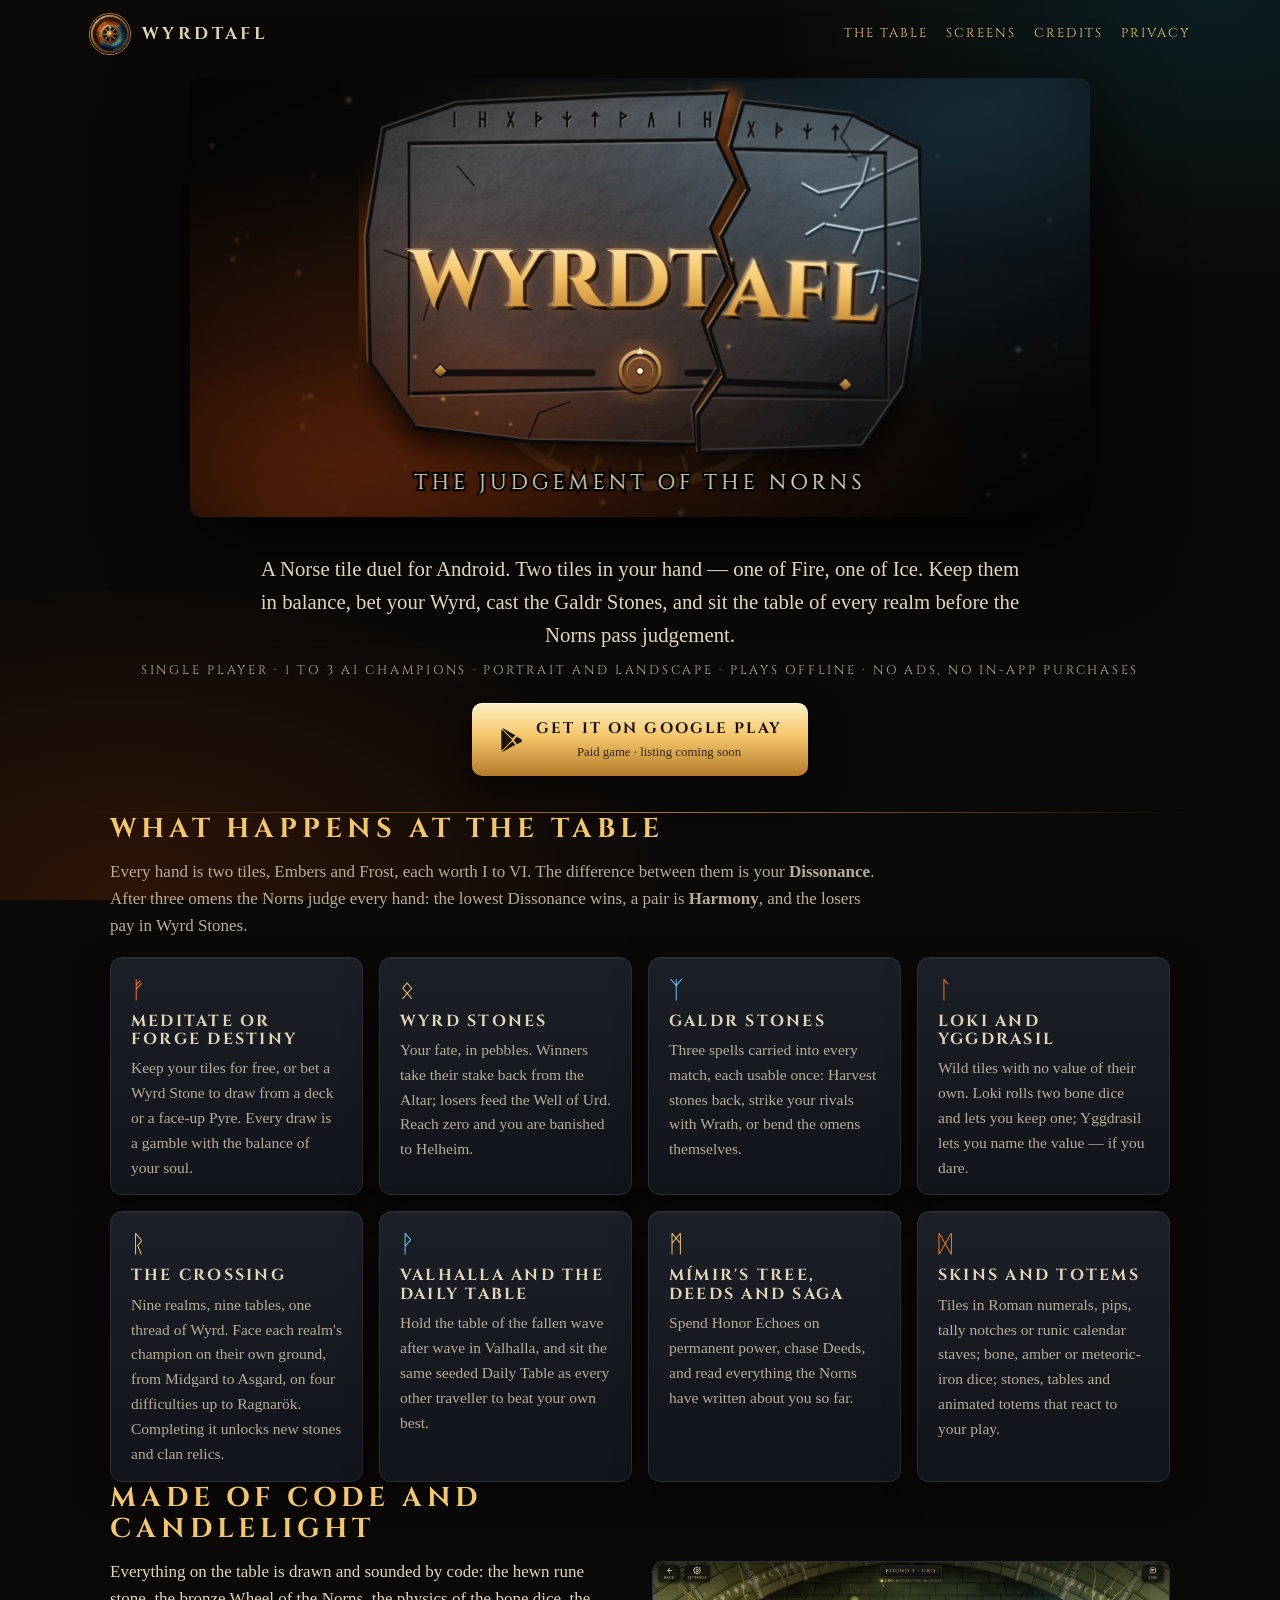
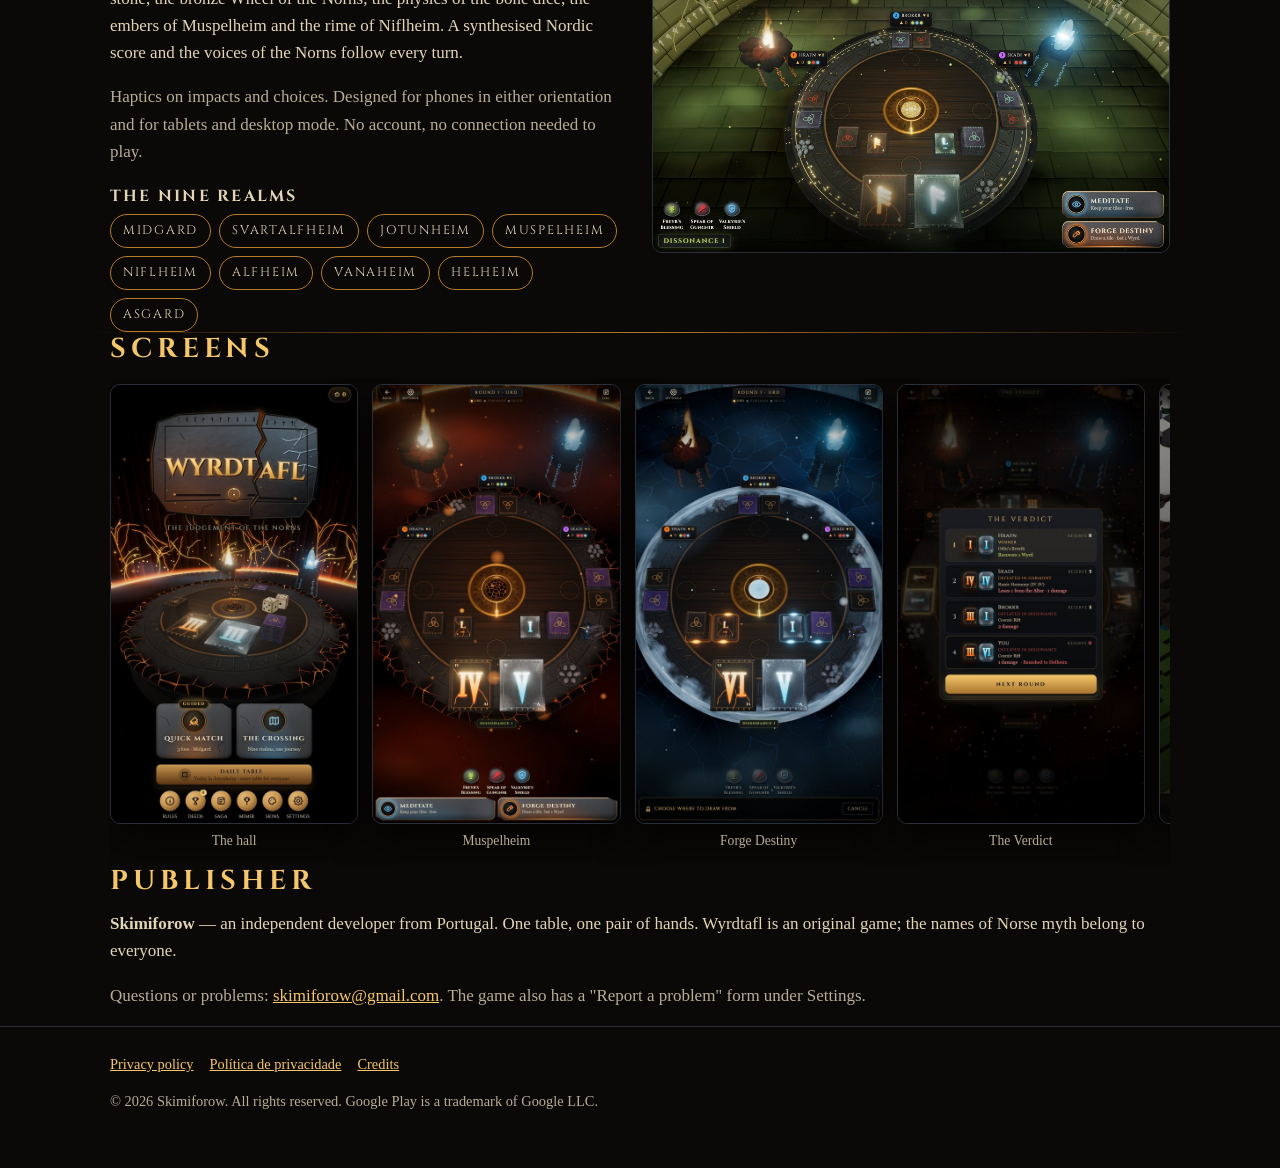
==== index.html @ 1ba63051 "Wyrdtafl product page, privacy policy (EN/PT) and credits" ====
<!doctype html>
<html lang="en">
<head>
  <meta charset="utf-8">
  <meta name="viewport" content="width=device-width, initial-scale=1">
  <title>Wyrdtafl — The Judgement of the Norns · A Norse tile game for Android</title>
  <meta name="description" content="Wyrdtafl is a Norse tile duel for Android: balance Fire and Ice, bet your Wyrd, cast Galdr Stones and cross the Nine Realms before the Norns judge you. By Skimiforow.">
  <meta name="theme-color" content="#0b0907">
  <link rel="icon" href="assets/icon-512.png" type="image/png">
  <link rel="apple-touch-icon" href="assets/icon-512.png">
  <meta property="og:title" content="Wyrdtafl — The Judgement of the Norns">
  <meta property="og:description" content="A Norse tile duel for Android. Balance Fire and Ice, bet your Wyrd, survive the Nine Realms.">
  <meta property="og:image" content="https://skimiforow.github.io/wyrdtafl/assets/feature-graphic.png">
  <meta property="og:type" content="website">
  <meta property="og:url" content="https://skimiforow.github.io/wyrdtafl/">
  <link rel="stylesheet" href="assets/site.css">
</head>
<body>
  <a class="skip" href="#main">Skip to content</a>
  <header class="wrap site-head">
    <a class="brand" href="./" aria-label="Wyrdtafl home"><img src="assets/icon-512.png" alt="" width="40" height="40">WYRDTAFL</a>
    <nav class="site-nav" aria-label="Site">
      <a href="#features">The table</a>
      <a href="#screens">Screens</a>
      <a href="credits/">Credits</a>
      <a href="privacy/">Privacy</a>
    </nav>
  </header>

  <main id="main">
    <section class="wrap hero">
      <h1 class="visually-hidden" style="position:absolute;left:-9999px">Wyrdtafl — The Judgement of the Norns</h1>
      <img class="feature" src="assets/feature-graphic.png" width="1024" height="500" alt="Wyrdtafl — The Judgement of the Norns: the title carved into a broken rune stone, embers on one side and frost on the other">
      <p class="lead">A Norse tile duel for Android. Two tiles in your hand — one of Fire, one of Ice. Keep them in balance, bet your Wyrd, cast the Galdr Stones, and sit the table of every realm before the Norns pass judgement.</p>
      <p class="meta">Single player · 1 to 3 AI champions · Portrait and landscape · Plays offline · No ads, no in-app purchases</p>
      <a class="store-btn" href="https://play.google.com/store/apps/details?id=com.wyrdtafl.game" rel="noopener">
        <svg viewBox="0 0 24 24" aria-hidden="true"><path fill="currentColor" d="M3.6 2.3 13.2 12 3.6 21.7c-.3-.3-.5-.8-.5-1.3V3.6c0-.5.2-1 .5-1.3zm11 9.7 2.9-2.9 3.9 2.2c1 .6 1 1.9 0 2.5l-3.9 2.2L14.6 12zm-1.4 1.4 2.9 2.9-10.6 6c-.5.3-1 .3-1.5.2L13.2 13.4zM4 1.5c.5-.1 1 0 1.5.2l10.6 6-2.9 2.9L4 1.5z"/></svg>
        <span>Get it on Google Play<small>Paid game · listing coming soon</small></span>
      </a>
    </section>

    <div class="rule"></div>

    <section class="wrap" id="features">
      <h2>What happens at the table</h2>
      <p class="muted" style="max-width:48rem">Every hand is two tiles, Embers and Frost, each worth I to VI. The difference between them is your <strong>Dissonance</strong>. After three omens the Norns judge every hand: the lowest Dissonance wins, a pair is <strong>Harmony</strong>, and the losers pay in Wyrd Stones.</p>
      <div class="grid">
        <article class="card"><div class="glyph ember" aria-hidden="true">ᚠ</div><h3>Meditate or Forge Destiny</h3><p>Keep your tiles for free, or bet a Wyrd Stone to draw from a deck or a face-up Pyre. Every draw is a gamble with the balance of your soul.</p></article>
        <article class="card"><div class="glyph gold" aria-hidden="true">ᛟ</div><h3>Wyrd Stones</h3><p>Your fate, in pebbles. Winners take their stake back from the Altar; losers feed the Well of Urd. Reach zero and you are banished to Helheim.</p></article>
        <article class="card"><div class="glyph frost" aria-hidden="true">ᛉ</div><h3>Galdr Stones</h3><p>Three spells carried into every match, each usable once: Harvest stones back, strike your rivals with Wrath, or bend the omens themselves.</p></article>
        <article class="card"><div class="glyph ember" aria-hidden="true">ᛚ</div><h3>Loki and Yggdrasil</h3><p>Wild tiles with no value of their own. Loki rolls two bone dice and lets you keep one; Yggdrasil lets you name the value — if you dare.</p></article>
        <article class="card"><div class="glyph gold" aria-hidden="true">ᚱ</div><h3>The Crossing</h3><p>Nine realms, nine tables, one thread of Wyrd. Face each realm's champion on their own ground, from Midgard to Asgard, on four difficulties up to Ragnarök. Completing it unlocks new stones and clan relics.</p></article>
        <article class="card"><div class="glyph frost" aria-hidden="true">ᚹ</div><h3>Valhalla and the Daily Table</h3><p>Hold the table of the fallen wave after wave in Valhalla, and sit the same seeded Daily Table as every other traveller to beat your own best.</p></article>
        <article class="card"><div class="glyph gold" aria-hidden="true">ᛗ</div><h3>Mímir's Tree, Deeds and Saga</h3><p>Spend Honor Echoes on permanent power, chase Deeds, and read everything the Norns have written about you so far.</p></article>
        <article class="card"><div class="glyph ember" aria-hidden="true">ᛞ</div><h3>Skins and totems</h3><p>Tiles in Roman numerals, pips, tally notches or runic calendar staves; bone, amber or meteoric-iron dice; stones, tables and animated totems that react to your play.</p></article>
      </div>
    </section>

    <section class="wrap">
      <div class="two">
        <div>
          <h2>Made of code and candlelight</h2>
          <p>Everything on the table is drawn and sounded by code: the hewn rune stone, the bronze Wheel of the Norns, the physics of the bone dice, the embers of Muspelheim and the rime of Niflheim. A synthesised Nordic score and the voices of the Norns follow every turn.</p>
          <p class="muted">Haptics on impacts and choices. Designed for phones in either orientation and for tablets and desktop mode. No account, no connection needed to play.</p>
          <h3 style="margin-top:1.4em">The Nine Realms</h3>
          <ul class="realms" aria-label="Realms">
            <li>Midgard</li><li>Svartalfheim</li><li>Jotunheim</li><li>Muspelheim</li><li>Niflheim</li><li>Alfheim</li><li>Vanaheim</li><li>Helheim</li><li>Asgard</li>
          </ul>
        </div>
        <img src="assets/screens/land-02-alfheim.jpg" width="1000" height="563" alt="The table in Alfheim: a round rune-stone table under green light, the player's two tiles glowing, three AI champions' hands around it" loading="lazy">
      </div>
    </section>

    <div class="rule"></div>

    <section class="wrap" id="screens">
      <h2>Screens</h2>
      <div class="gallery">
        <figure><img src="assets/screens/phone-01-hall.jpg" alt="The hall: the Wyrdtafl rune stone over the table, with Quick Match, The Crossing and the Daily Table" loading="lazy"><figcaption>The hall</figcaption></figure>
        <figure><img src="assets/screens/phone-02-muspelheim.jpg" alt="A match in Muspelheim, lava seams glowing round the table" loading="lazy"><figcaption>Muspelheim</figcaption></figure>
        <figure><img src="assets/screens/phone-04-forge.jpg" alt="Forge Destiny: the decks and Pyres outlined in ember and frost light, waiting for your choice" loading="lazy"><figcaption>Forge Destiny</figcaption></figure>
        <figure><img src="assets/screens/phone-07-verdict.jpg" alt="The Verdict: four hands ranked by the Norns, with Harmony, Dissonance and the Wyrd lost" loading="lazy"><figcaption>The Verdict</figcaption></figure>
        <figure><img src="assets/screens/phone-03-crossing.jpg" alt="The Crossing: choose a difficulty and the three Galdr Stones to carry across the realms" loading="lazy"><figcaption>The Crossing</figcaption></figure>
        <figure><img src="assets/screens/phone-05-skins.jpg" alt="Skins: tile sets from Nordic Pine to Walrus Ivory" loading="lazy"><figcaption>Skins</figcaption></figure>
        <figure><img src="assets/screens/land-01-niflheim.jpg" alt="A landscape match in Niflheim, frost creeping over the table's rim" loading="lazy"><figcaption>Niflheim, landscape</figcaption></figure>
      </div>
    </section>

    <section class="wrap">
      <h2>Publisher</h2>
      <p><strong>Skimiforow</strong> — an independent developer from Portugal. One table, one pair of hands. Wyrdtafl is an original game; the names of Norse myth belong to everyone.</p>
      <p class="muted">Questions or problems: <a href="mailto:skimiforow@gmail.com">skimiforow@gmail.com</a>. The game also has a "Report a problem" form under Settings.</p>
    </section>
  </main>

  <footer>
    <div class="wrap">
      <p class="links"><a href="privacy/">Privacy policy</a><a href="privacy/pt/">Política de privacidade</a><a href="credits/">Credits</a></p>
      <p>© 2026 Skimiforow. All rights reserved. Google Play is a trademark of Google LLC.</p>
    </div>
  </footer>
</body>
</html>
---- assets/site.css ----
/* Wyrdtafl product site — Dark Nordic Fantasy, matching the game's palette.
   No build step: one stylesheet, system serif for body text, Cinzel (OFL) for headings. */
@font-face {
  font-family: 'Cinzel';
  src: url('Cinzel[wght].ttf') format('truetype');
  font-weight: 400 900;
  font-display: swap;
}

:root {
  --night: #0b0907;
  --stone: #0f1217;
  --panel: #171a21;
  --panel-edge: #2b2f3a;
  --bone: #e3d6b8;
  --bone-dim: #b8ad96;
  --gold: #f5c76b;
  --gold-deep: #b57a2a;
  --ember: #ff7a14;
  --frost: #6fc9f7;
  --max: 1100px;
}

* { box-sizing: border-box; }
html { scroll-behavior: smooth; }
body {
  margin: 0;
  background: var(--night);
  color: var(--bone);
  font-family: Georgia, 'Palatino Linotype', 'Book Antiqua', Palatino, serif;
  font-size: 17px;
  line-height: 1.6;
  /* Ember warmth low-left, frost cold upper-right, like the table. */
  background-image:
    radial-gradient(ellipse 60% 50% at 10% 100%, rgba(255, 85, 0, 0.14), transparent 70%),
    radial-gradient(ellipse 50% 45% at 95% 0%, rgba(0, 210, 255, 0.10), transparent 70%);
  background-attachment: fixed;
}
a { color: var(--gold); }
a:hover, a:focus-visible { color: #fff0c4; }
:focus-visible { outline: 2px solid var(--gold); outline-offset: 3px; }

h1, h2, h3 {
  font-family: 'Cinzel', Georgia, serif;
  font-weight: 700;
  letter-spacing: 0.12em;
  text-transform: uppercase;
  color: var(--gold);
  margin: 0 0 0.5em;
  line-height: 1.15;
}
h1 { font-size: clamp(2rem, 5vw, 3.2rem); text-shadow: 0 2px 18px rgba(255, 138, 42, 0.35); }
h2 { font-size: clamp(1.3rem, 2.6vw, 1.7rem); letter-spacing: 0.18em; }
h3 { font-size: 1rem; letter-spacing: 0.14em; color: var(--bone); }
p { margin: 0 0 1em; }
.muted { color: var(--bone-dim); }

.wrap { max-width: var(--max); margin: 0 auto; padding: 0 20px; }
.skip { position: absolute; left: -999px; top: 8px; background: var(--gold); color: #000; padding: 8px 12px; border-radius: 6px; }
.skip:focus { left: 8px; z-index: 10; }

/* Header */
.site-head { display: flex; flex-wrap: wrap; align-items: center; justify-content: space-between; gap: 10px 16px; padding: 14px 0; }
.brand { display: flex; align-items: center; gap: 12px; text-decoration: none; color: var(--bone); font-family: 'Cinzel', serif; letter-spacing: 0.2em; font-weight: 700; }
.brand img { width: 40px; height: 40px; border-radius: 50%; box-shadow: 0 0 0 1px var(--gold-deep); }
.site-nav { display: flex; flex-wrap: wrap; gap: 6px 18px; }
.site-nav a { text-decoration: none; font-family: 'Cinzel', serif; font-size: 0.8rem; letter-spacing: 0.16em; text-transform: uppercase; }

/* Hero */
.hero { text-align: center; padding: 10px 0 36px; }
.hero img.feature { width: 100%; max-width: 900px; height: auto; border-radius: 10px; box-shadow: 0 30px 80px rgba(0, 0, 0, 0.8); }
.hero .lead { font-size: clamp(1.05rem, 2vw, 1.3rem); max-width: 48rem; margin: 26px auto 10px; }
.hero .meta { font-family: 'Cinzel', serif; font-size: 0.78rem; letter-spacing: 0.22em; text-transform: uppercase; color: var(--bone-dim); margin-bottom: 22px; }

/* The store button is drawn here rather than with Google's badge artwork, so no brand asset rules apply. */
.store-btn {
  display: inline-flex; align-items: center; gap: 12px;
  padding: 14px 26px; border-radius: 10px; text-decoration: none; color: #1a1206;
  background: linear-gradient(180deg, #fff0c4 0%, #f5c76b 45%, #b57a2a 100%);
  box-shadow: 0 10px 30px rgba(0, 0, 0, 0.6), inset 0 1px 0 rgba(255, 255, 255, 0.6);
  font-family: 'Cinzel', serif; font-weight: 700; letter-spacing: 0.14em; text-transform: uppercase; font-size: 0.95rem;
}
.store-btn small { display: block; font-family: Georgia, serif; text-transform: none; letter-spacing: 0; font-weight: 400; font-size: 0.8rem; opacity: 0.85; }
.store-btn:hover { color: #000; filter: brightness(1.06); }
.store-btn svg { width: 26px; height: 26px; flex: none; }

/* Sections */
section { padding: 36px 0; }
.rule { height: 1px; background: linear-gradient(90deg, transparent, var(--gold-deep), transparent); margin: 0 auto; max-width: var(--max); }

.grid { display: grid; gap: 16px; grid-template-columns: repeat(auto-fit, minmax(250px, 1fr)); }
.card {
  background: linear-gradient(180deg, #1b1f27, #11141a);
  border: 1px solid var(--panel-edge);
  border-radius: 12px; padding: 20px 20px 14px;
  box-shadow: 0 10px 30px rgba(0, 0, 0, 0.5), inset 0 1px 0 rgba(255, 255, 255, 0.04);
}
.card .glyph { font-size: 1.5rem; line-height: 1; margin-bottom: 10px; }
.card .glyph.ember { color: var(--ember); }
.card .glyph.frost { color: var(--frost); }
.card .glyph.gold { color: var(--gold); }
.card p { font-size: 0.97rem; color: var(--bone-dim); margin: 0; }

/* Gallery */
.gallery { display: flex; gap: 14px; overflow-x: auto; padding: 6px 0 14px; scroll-snap-type: x mandatory; -webkit-overflow-scrolling: touch; }
.gallery figure { margin: 0; flex: none; scroll-snap-align: start; }
.gallery img { height: 440px; width: auto; border-radius: 10px; border: 1px solid var(--panel-edge); box-shadow: 0 16px 40px rgba(0, 0, 0, 0.7); display: block; }
.gallery figcaption { font-size: 0.85rem; color: var(--bone-dim); margin-top: 6px; text-align: center; }
@media (max-width: 600px) { .gallery img { height: 360px; } }

.realms { display: flex; flex-wrap: wrap; gap: 8px; list-style: none; padding: 0; margin: 0; }
.realms li { font-family: 'Cinzel', serif; font-size: 0.78rem; letter-spacing: 0.14em; text-transform: uppercase; border: 1px solid var(--gold-deep); border-radius: 999px; padding: 6px 12px; color: var(--bone); }

.two { display: grid; gap: 24px; grid-template-columns: 1fr 1fr; align-items: center; }
@media (max-width: 760px) { .two { grid-template-columns: 1fr; } }
.two img { width: 100%; height: auto; border-radius: 10px; border: 1px solid var(--panel-edge); }

/* Articles (privacy / credits) */
.article { max-width: 46rem; margin: 0 auto; padding: 20px 0 50px; }
.article h1 { font-size: clamp(1.6rem, 4vw, 2.2rem); }
.article h2 { font-size: 1.05rem; margin-top: 2em; }
.article ul { padding-left: 1.2em; }
.article .effective { color: var(--bone-dim); font-style: italic; }
.lang { font-family: 'Cinzel', serif; font-size: 0.8rem; letter-spacing: 0.16em; text-transform: uppercase; }

/* Footer */
footer { border-top: 1px solid var(--panel-edge); padding: 26px 0 40px; color: var(--bone-dim); font-size: 0.9rem; }
footer .links a { margin-right: 16px; }
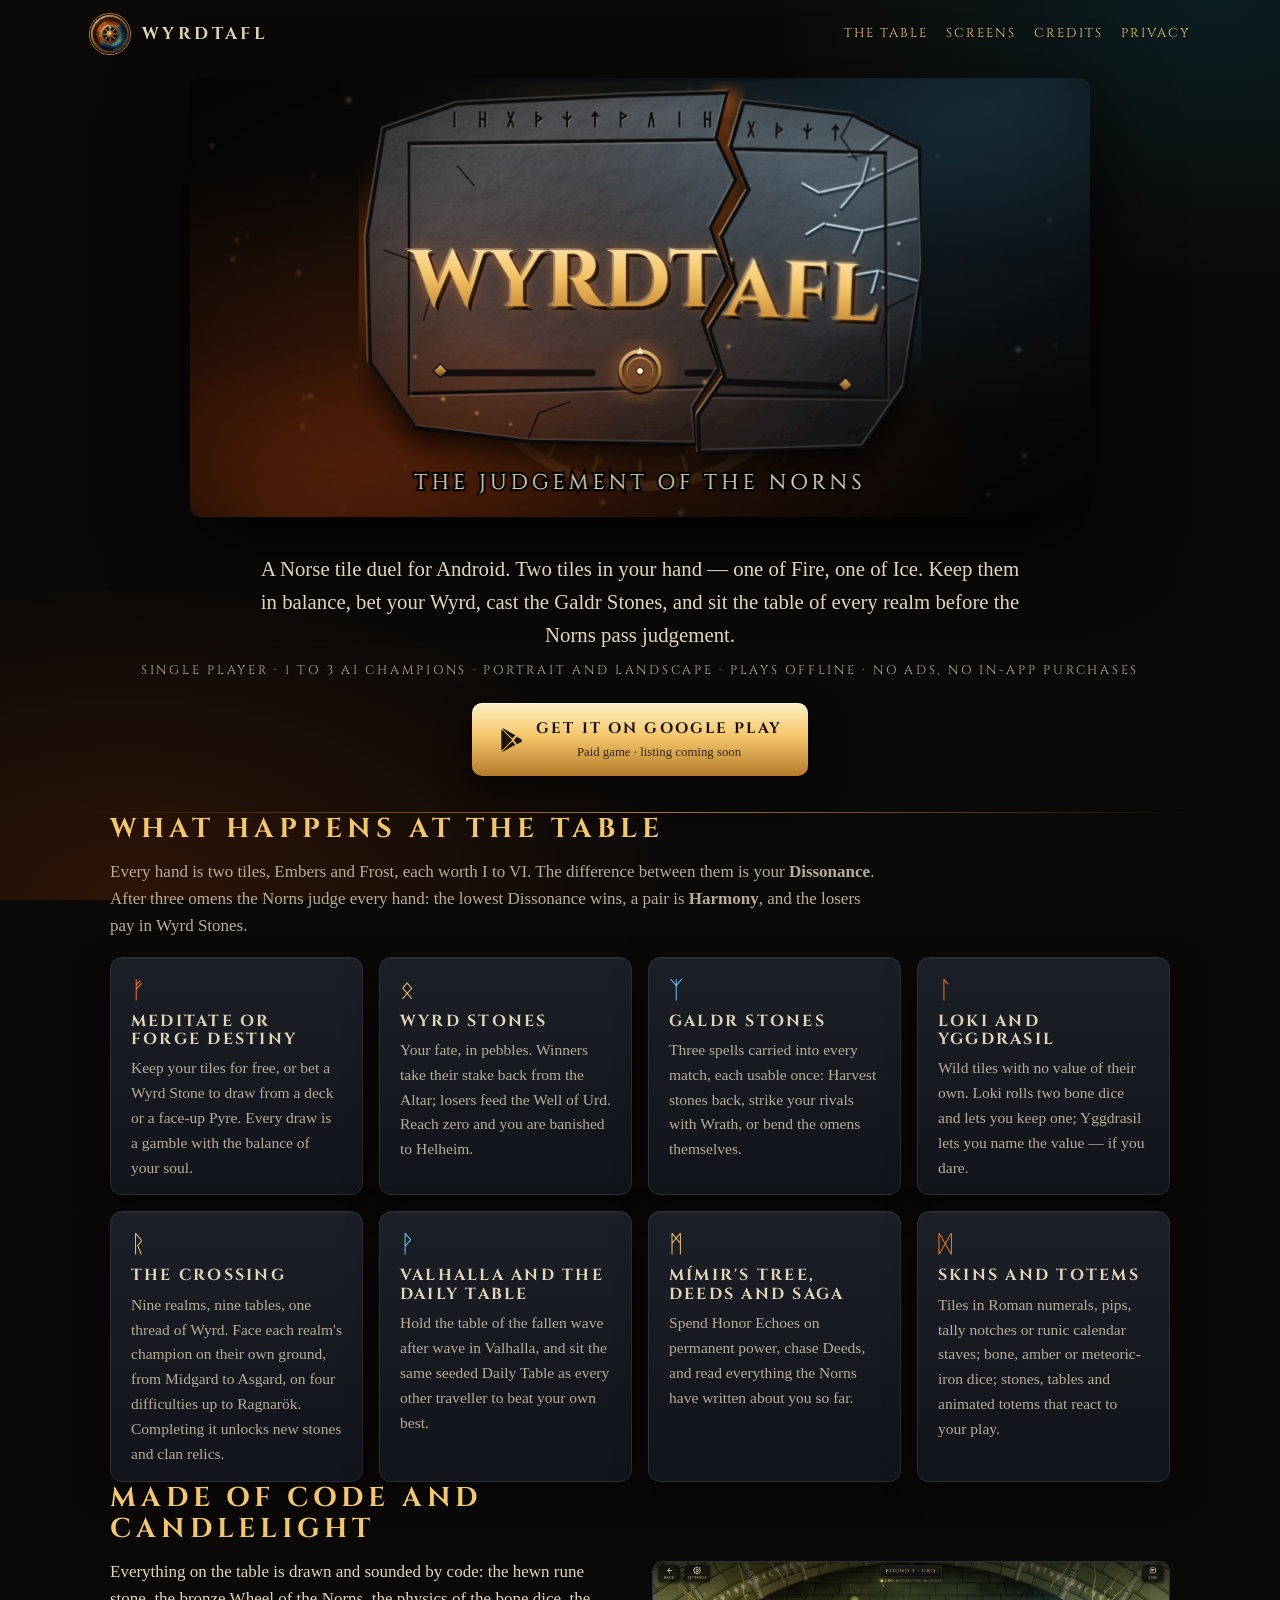
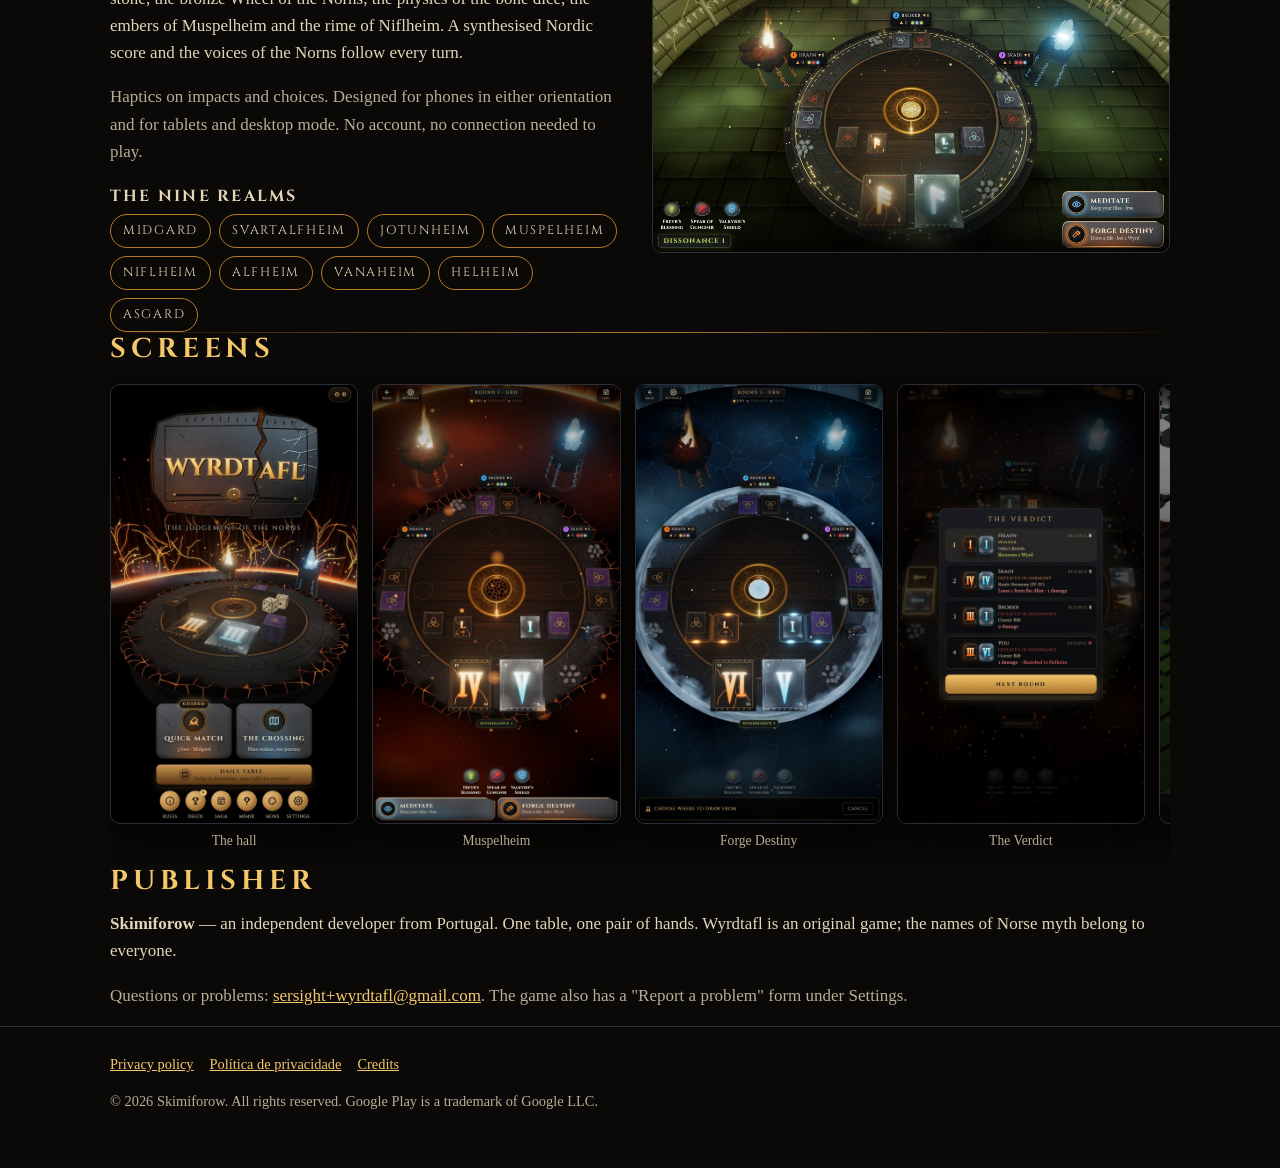
==== commit 845a442c: "Contact e-mail and the composed hall theme in the credits" ====
--- a/index.html
+++ b/index.html
@@ -89,7 +89,7 @@
     <section class="wrap">
       <h2>Publisher</h2>
       <p><strong>Skimiforow</strong> — an independent developer from Portugal. One table, one pair of hands. Wyrdtafl is an original game; the names of Norse myth belong to everyone.</p>
-      <p class="muted">Questions or problems: <a href="mailto:skimiforow@gmail.com">skimiforow@gmail.com</a>. The game also has a "Report a problem" form under Settings.</p>
+      <p class="muted">Questions or problems: <a href="mailto:sersight+wyrdtafl@gmail.com">sersight+wyrdtafl@gmail.com</a>. The game also has a "Report a problem" form under Settings.</p>
     </section>
   </main>
 
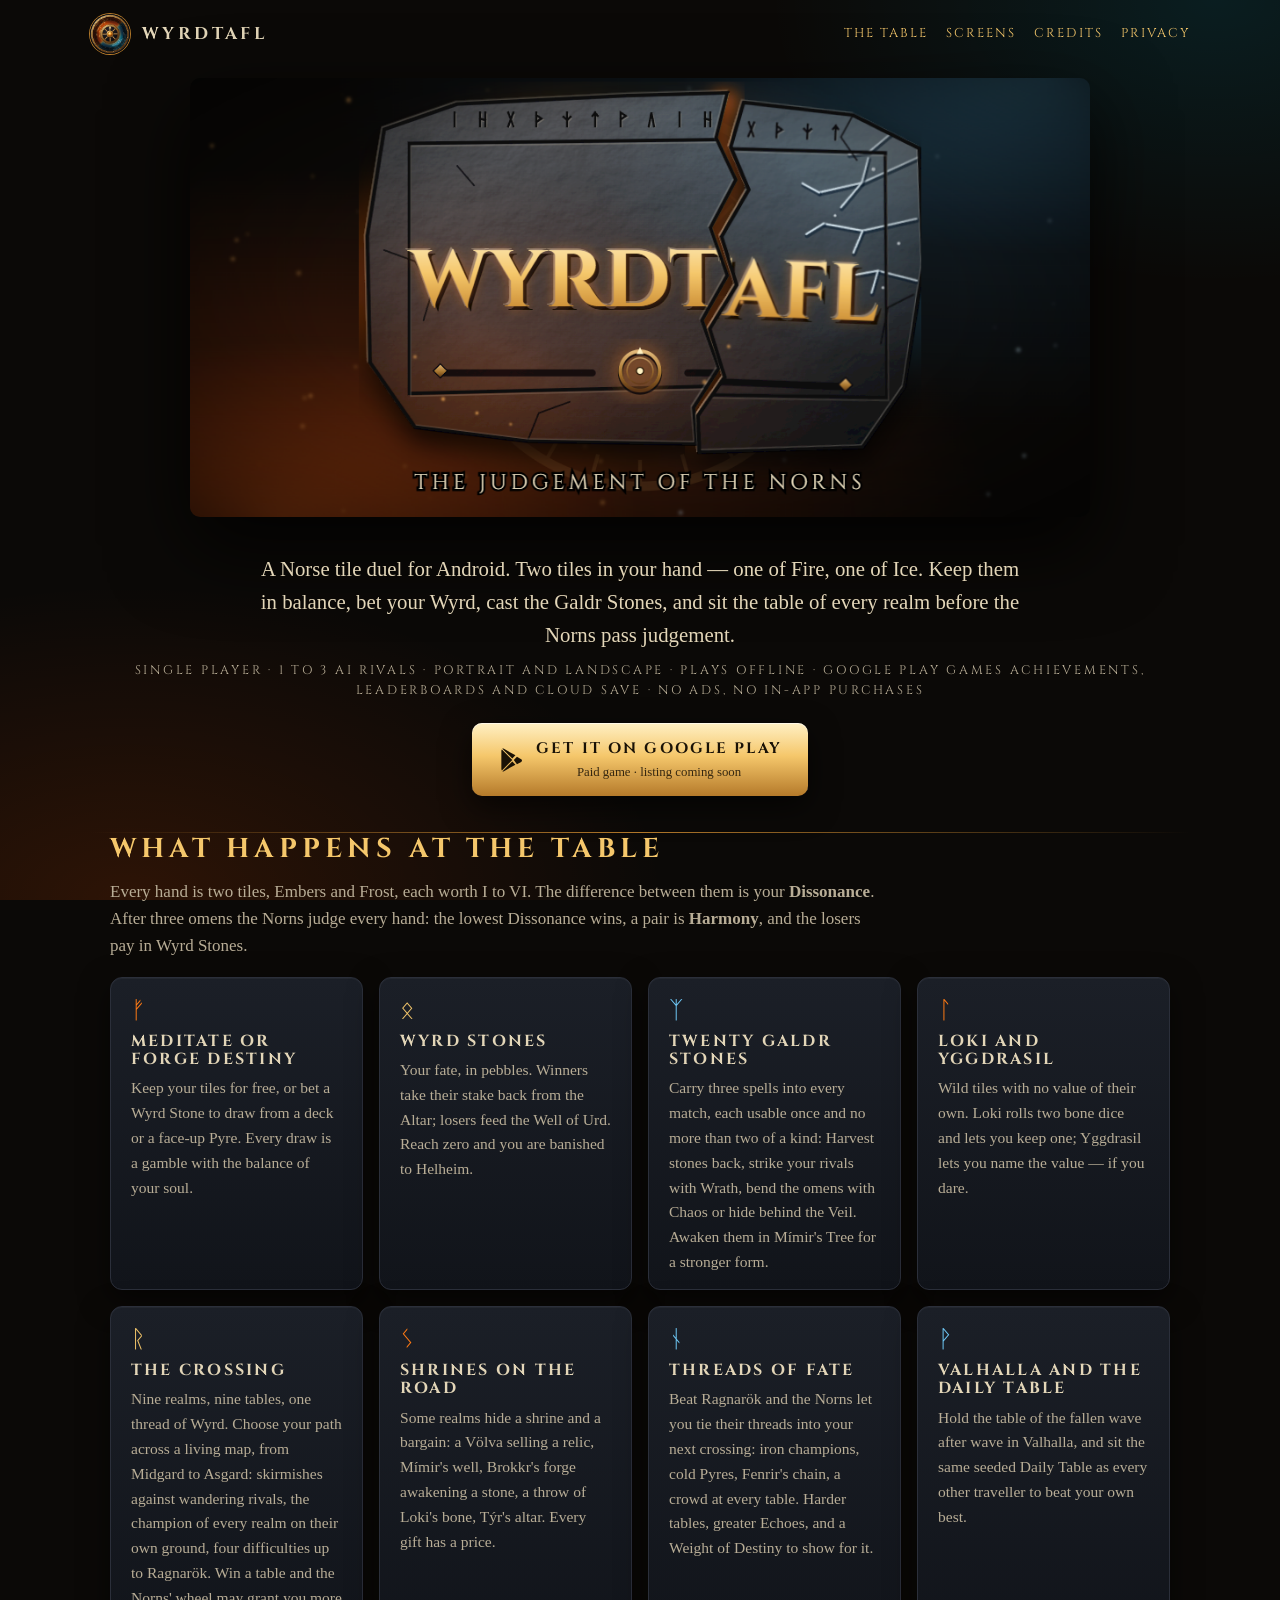
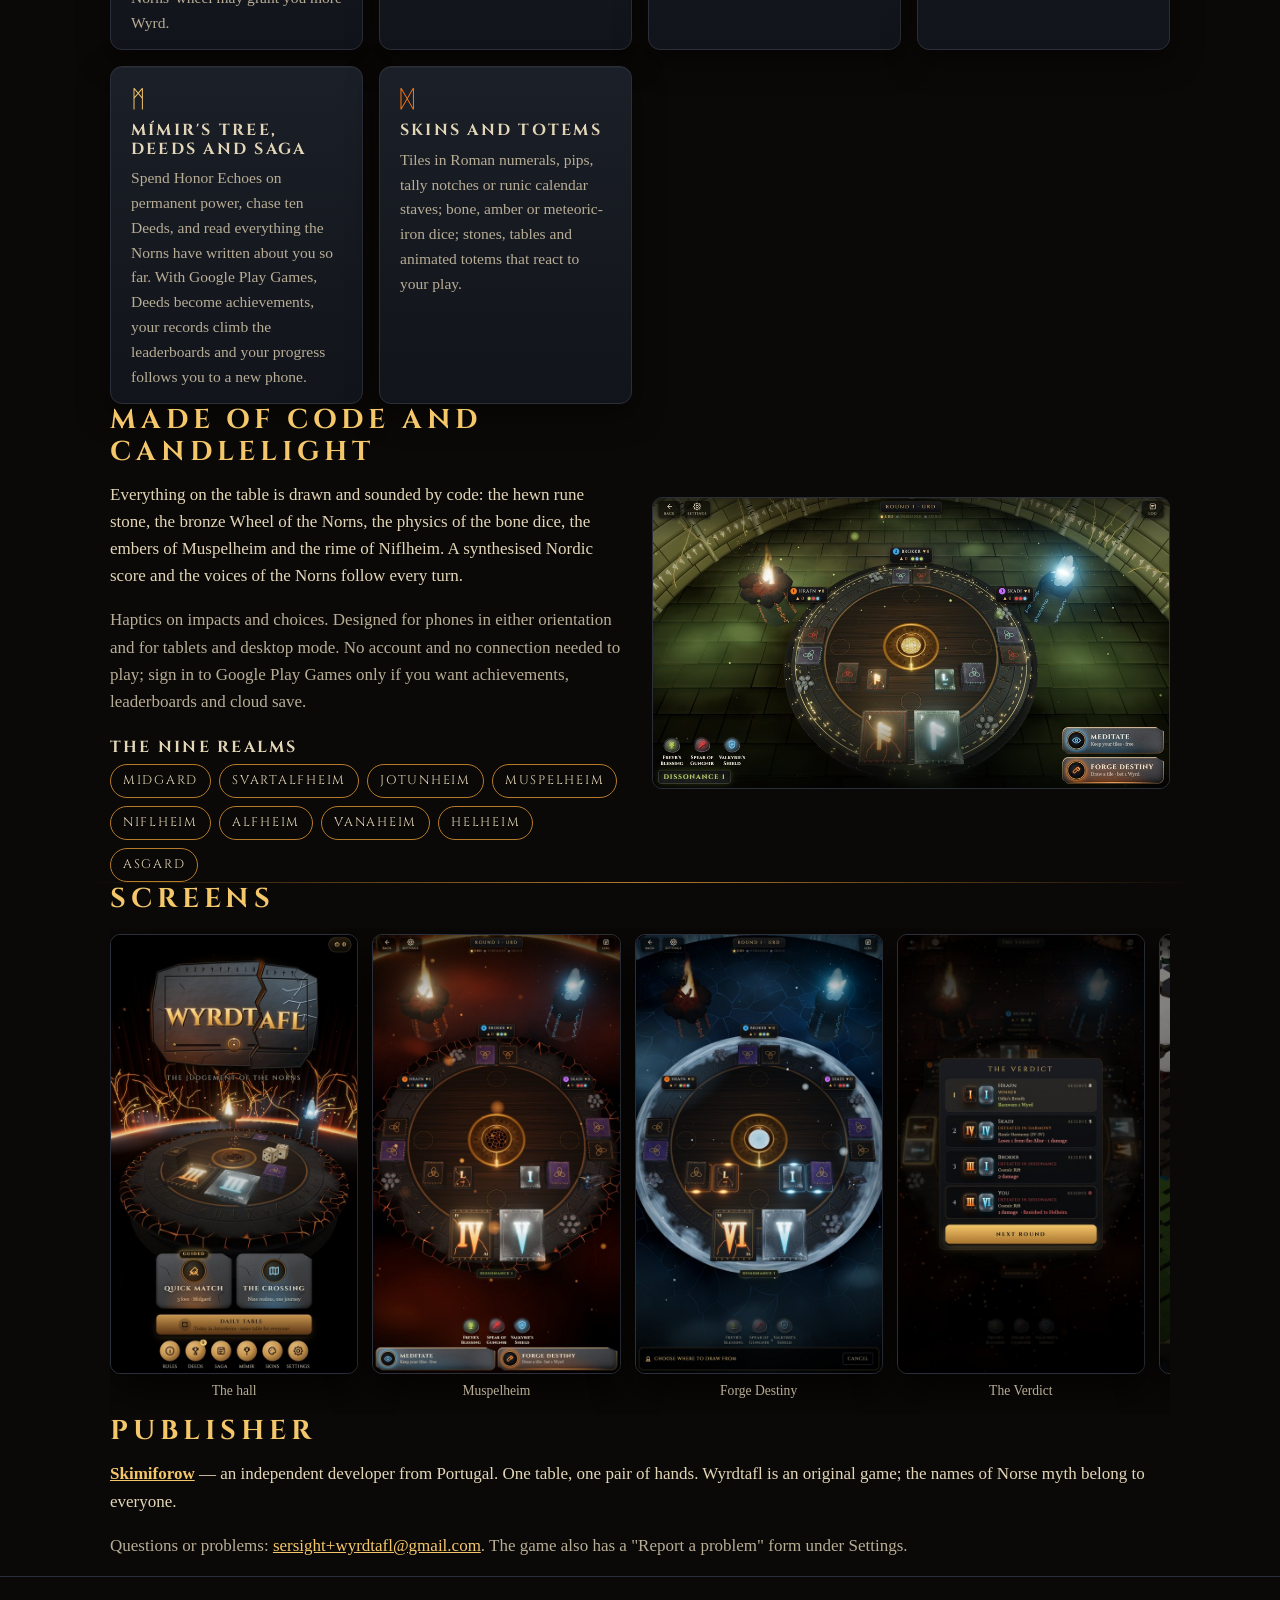
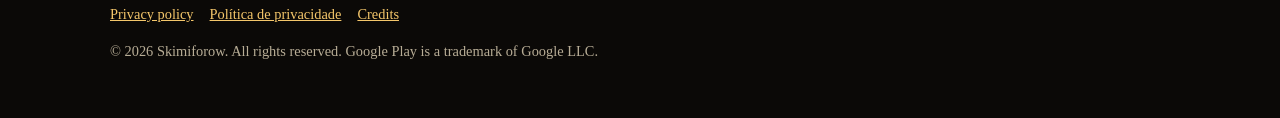
==== commit 1bd32021: "Current game features, privacy policy with Google Play Games, publisher link Co-Authored-By: Claude " ====
--- a/index.html
+++ b/index.html
@@ -32,7 +32,7 @@
       <h1 class="visually-hidden" style="position:absolute;left:-9999px">Wyrdtafl — The Judgement of the Norns</h1>
       <img class="feature" src="assets/feature-graphic.png" width="1024" height="500" alt="Wyrdtafl — The Judgement of the Norns: the title carved into a broken rune stone, embers on one side and frost on the other">
       <p class="lead">A Norse tile duel for Android. Two tiles in your hand — one of Fire, one of Ice. Keep them in balance, bet your Wyrd, cast the Galdr Stones, and sit the table of every realm before the Norns pass judgement.</p>
-      <p class="meta">Single player · 1 to 3 AI champions · Portrait and landscape · Plays offline · No ads, no in-app purchases</p>
+      <p class="meta">Single player · 1 to 3 AI rivals · Portrait and landscape · Plays offline · Google Play Games achievements, leaderboards and cloud save · No ads, no in-app purchases</p>
       <a class="store-btn" href="https://play.google.com/store/apps/details?id=com.wyrdtafl.game" rel="noopener">
         <svg viewBox="0 0 24 24" aria-hidden="true"><path fill="currentColor" d="M3.6 2.3 13.2 12 3.6 21.7c-.3-.3-.5-.8-.5-1.3V3.6c0-.5.2-1 .5-1.3zm11 9.7 2.9-2.9 3.9 2.2c1 .6 1 1.9 0 2.5l-3.9 2.2L14.6 12zm-1.4 1.4 2.9 2.9-10.6 6c-.5.3-1 .3-1.5.2L13.2 13.4zM4 1.5c.5-.1 1 0 1.5.2l10.6 6-2.9 2.9L4 1.5z"/></svg>
         <span>Get it on Google Play<small>Paid game · listing coming soon</small></span>
@@ -47,11 +47,13 @@
       <div class="grid">
         <article class="card"><div class="glyph ember" aria-hidden="true">ᚠ</div><h3>Meditate or Forge Destiny</h3><p>Keep your tiles for free, or bet a Wyrd Stone to draw from a deck or a face-up Pyre. Every draw is a gamble with the balance of your soul.</p></article>
         <article class="card"><div class="glyph gold" aria-hidden="true">ᛟ</div><h3>Wyrd Stones</h3><p>Your fate, in pebbles. Winners take their stake back from the Altar; losers feed the Well of Urd. Reach zero and you are banished to Helheim.</p></article>
-        <article class="card"><div class="glyph frost" aria-hidden="true">ᛉ</div><h3>Galdr Stones</h3><p>Three spells carried into every match, each usable once: Harvest stones back, strike your rivals with Wrath, or bend the omens themselves.</p></article>
+        <article class="card"><div class="glyph frost" aria-hidden="true">ᛉ</div><h3>Twenty Galdr Stones</h3><p>Carry three spells into every match, each usable once and no more than two of a kind: Harvest stones back, strike your rivals with Wrath, bend the omens with Chaos or hide behind the Veil. Awaken them in Mímir's Tree for a stronger form.</p></article>
         <article class="card"><div class="glyph ember" aria-hidden="true">ᛚ</div><h3>Loki and Yggdrasil</h3><p>Wild tiles with no value of their own. Loki rolls two bone dice and lets you keep one; Yggdrasil lets you name the value — if you dare.</p></article>
-        <article class="card"><div class="glyph gold" aria-hidden="true">ᚱ</div><h3>The Crossing</h3><p>Nine realms, nine tables, one thread of Wyrd. Face each realm's champion on their own ground, from Midgard to Asgard, on four difficulties up to Ragnarök. Completing it unlocks new stones and clan relics.</p></article>
+        <article class="card"><div class="glyph gold" aria-hidden="true">ᚱ</div><h3>The Crossing</h3><p>Nine realms, nine tables, one thread of Wyrd. Choose your path across a living map, from Midgard to Asgard: skirmishes against wandering rivals, the champion of every realm on their own ground, four difficulties up to Ragnarök. Win a table and the Norns' wheel may grant you more Wyrd.</p></article>
+        <article class="card"><div class="glyph ember" aria-hidden="true">ᛊ</div><h3>Shrines on the road</h3><p>Some realms hide a shrine and a bargain: a Völva selling a relic, Mímir's well, Brokkr's forge awakening a stone, a throw of Loki's bone, Týr's altar. Every gift has a price.</p></article>
+        <article class="card"><div class="glyph frost" aria-hidden="true">ᚾ</div><h3>Threads of Fate</h3><p>Beat Ragnarök and the Norns let you tie their threads into your next crossing: iron champions, cold Pyres, Fenrir's chain, a crowd at every table. Harder tables, greater Echoes, and a Weight of Destiny to show for it.</p></article>
         <article class="card"><div class="glyph frost" aria-hidden="true">ᚹ</div><h3>Valhalla and the Daily Table</h3><p>Hold the table of the fallen wave after wave in Valhalla, and sit the same seeded Daily Table as every other traveller to beat your own best.</p></article>
-        <article class="card"><div class="glyph gold" aria-hidden="true">ᛗ</div><h3>Mímir's Tree, Deeds and Saga</h3><p>Spend Honor Echoes on permanent power, chase Deeds, and read everything the Norns have written about you so far.</p></article>
+        <article class="card"><div class="glyph gold" aria-hidden="true">ᛗ</div><h3>Mímir's Tree, Deeds and Saga</h3><p>Spend Honor Echoes on permanent power, chase ten Deeds, and read everything the Norns have written about you so far. With Google Play Games, Deeds become achievements, your records climb the leaderboards and your progress follows you to a new phone.</p></article>
         <article class="card"><div class="glyph ember" aria-hidden="true">ᛞ</div><h3>Skins and totems</h3><p>Tiles in Roman numerals, pips, tally notches or runic calendar staves; bone, amber or meteoric-iron dice; stones, tables and animated totems that react to your play.</p></article>
       </div>
     </section>
@@ -61,7 +63,7 @@
         <div>
           <h2>Made of code and candlelight</h2>
           <p>Everything on the table is drawn and sounded by code: the hewn rune stone, the bronze Wheel of the Norns, the physics of the bone dice, the embers of Muspelheim and the rime of Niflheim. A synthesised Nordic score and the voices of the Norns follow every turn.</p>
-          <p class="muted">Haptics on impacts and choices. Designed for phones in either orientation and for tablets and desktop mode. No account, no connection needed to play.</p>
+          <p class="muted">Haptics on impacts and choices. Designed for phones in either orientation and for tablets and desktop mode. No account and no connection needed to play; sign in to Google Play Games only if you want achievements, leaderboards and cloud save.</p>
           <h3 style="margin-top:1.4em">The Nine Realms</h3>
           <ul class="realms" aria-label="Realms">
             <li>Midgard</li><li>Svartalfheim</li><li>Jotunheim</li><li>Muspelheim</li><li>Niflheim</li><li>Alfheim</li><li>Vanaheim</li><li>Helheim</li><li>Asgard</li>
@@ -88,7 +90,7 @@
 
     <section class="wrap">
       <h2>Publisher</h2>
-      <p><strong>Skimiforow</strong> — an independent developer from Portugal. One table, one pair of hands. Wyrdtafl is an original game; the names of Norse myth belong to everyone.</p>
+      <p><a href="https://skimiforow.github.io/"><strong>Skimiforow</strong></a> — an independent developer from Portugal. One table, one pair of hands. Wyrdtafl is an original game; the names of Norse myth belong to everyone.</p>
       <p class="muted">Questions or problems: <a href="mailto:sersight+wyrdtafl@gmail.com">sersight+wyrdtafl@gmail.com</a>. The game also has a "Report a problem" form under Settings.</p>
     </section>
   </main>
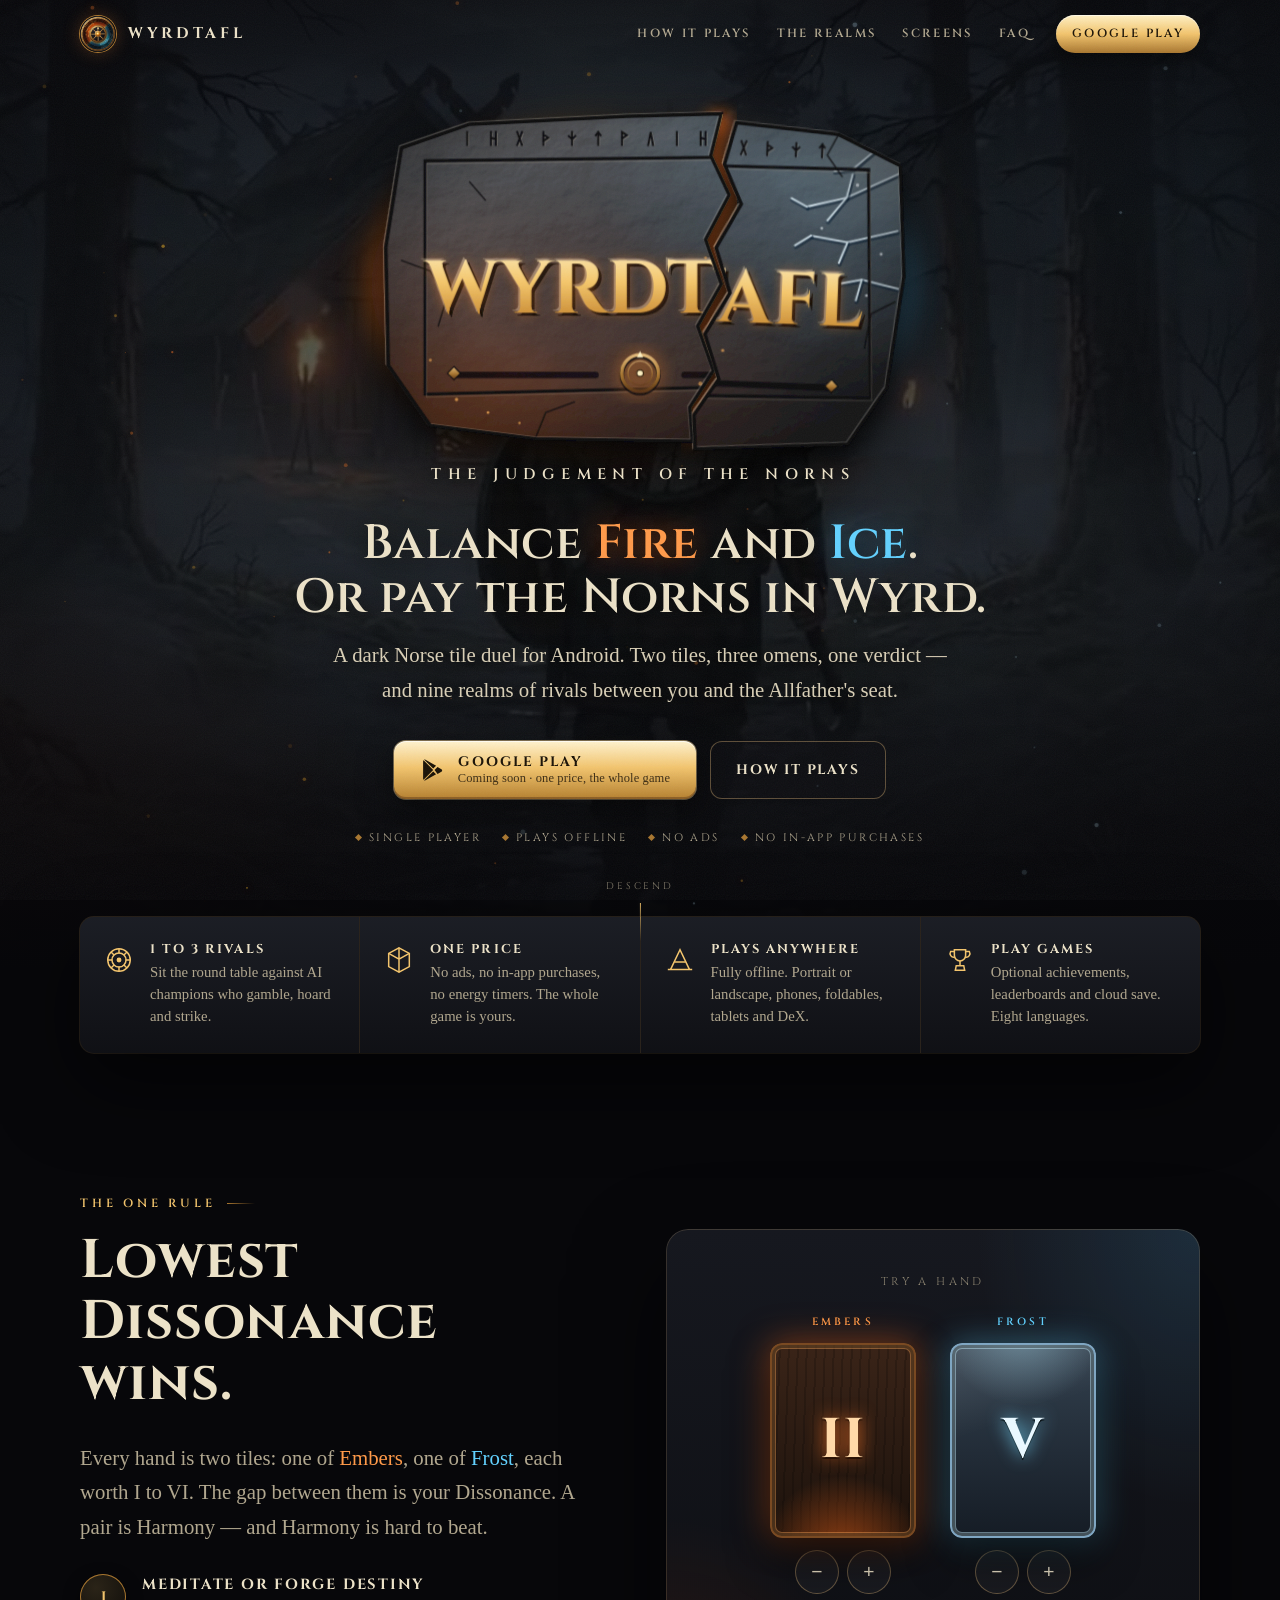
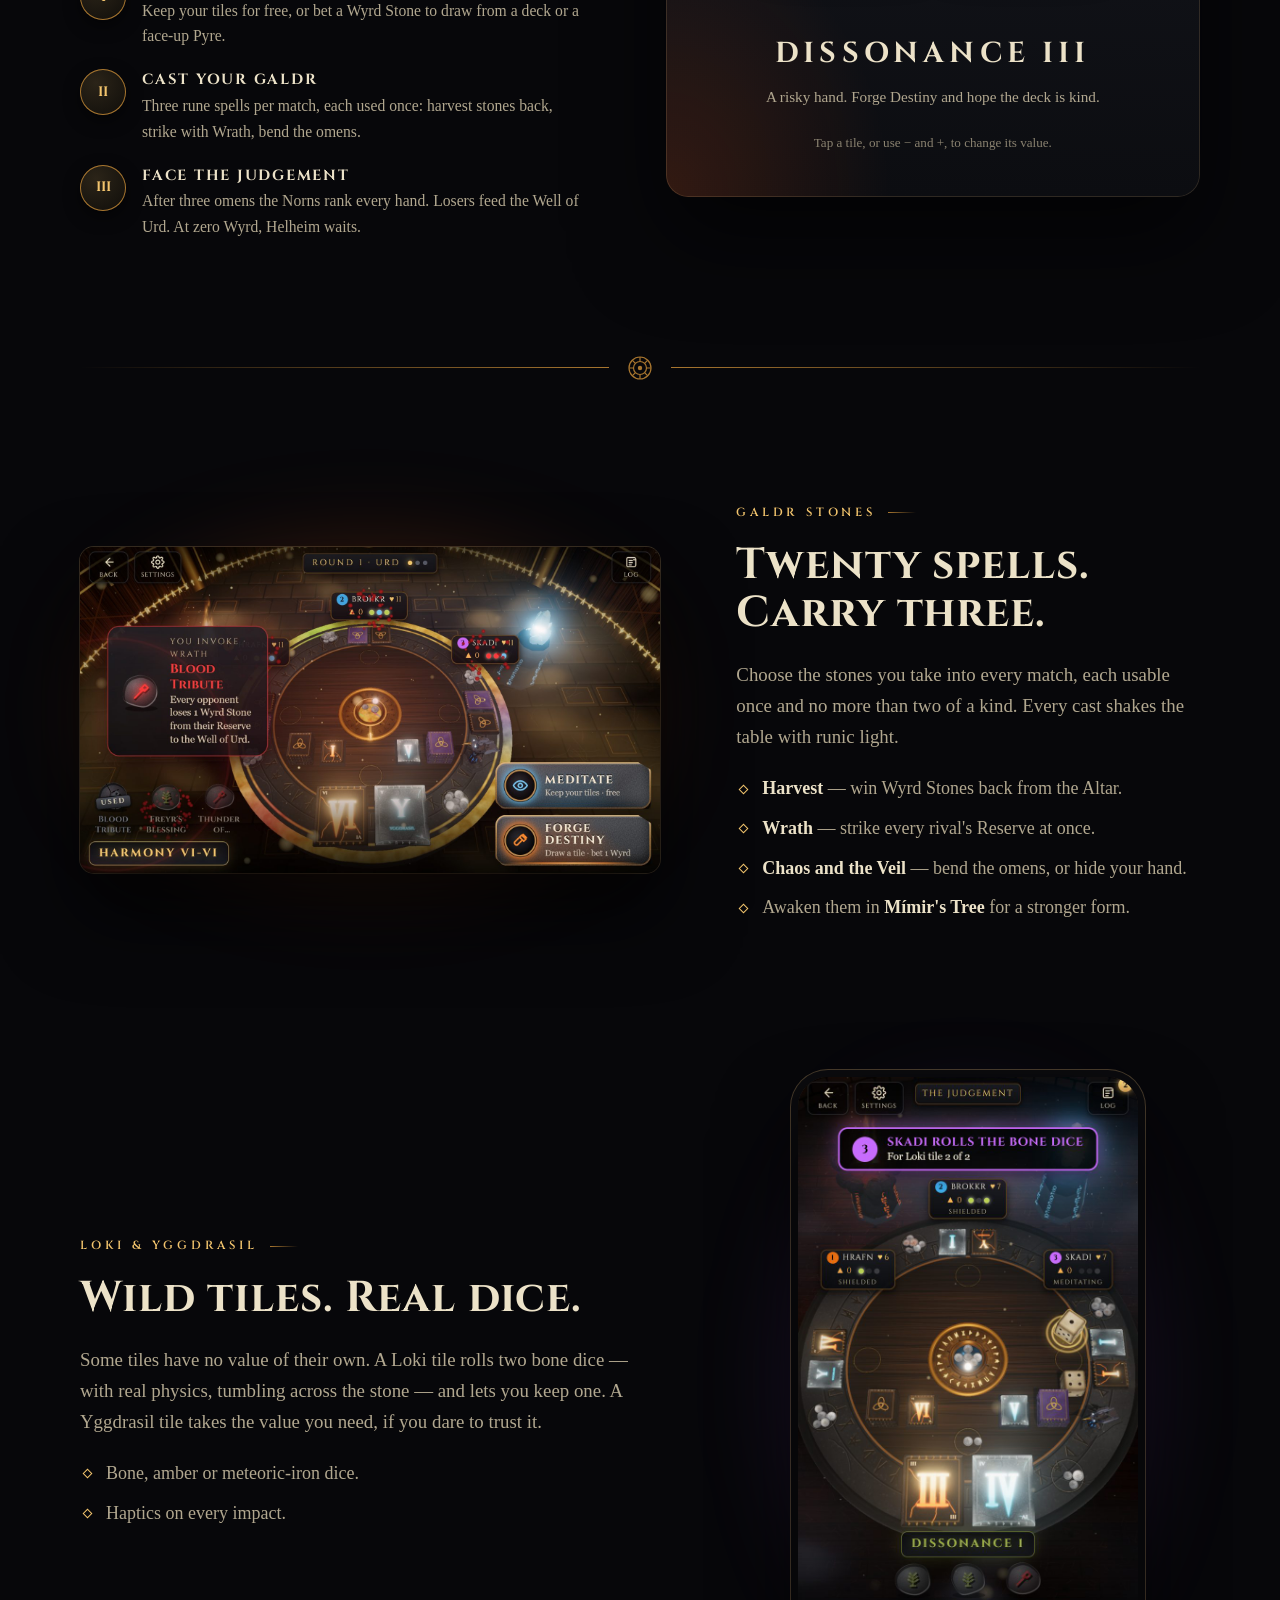
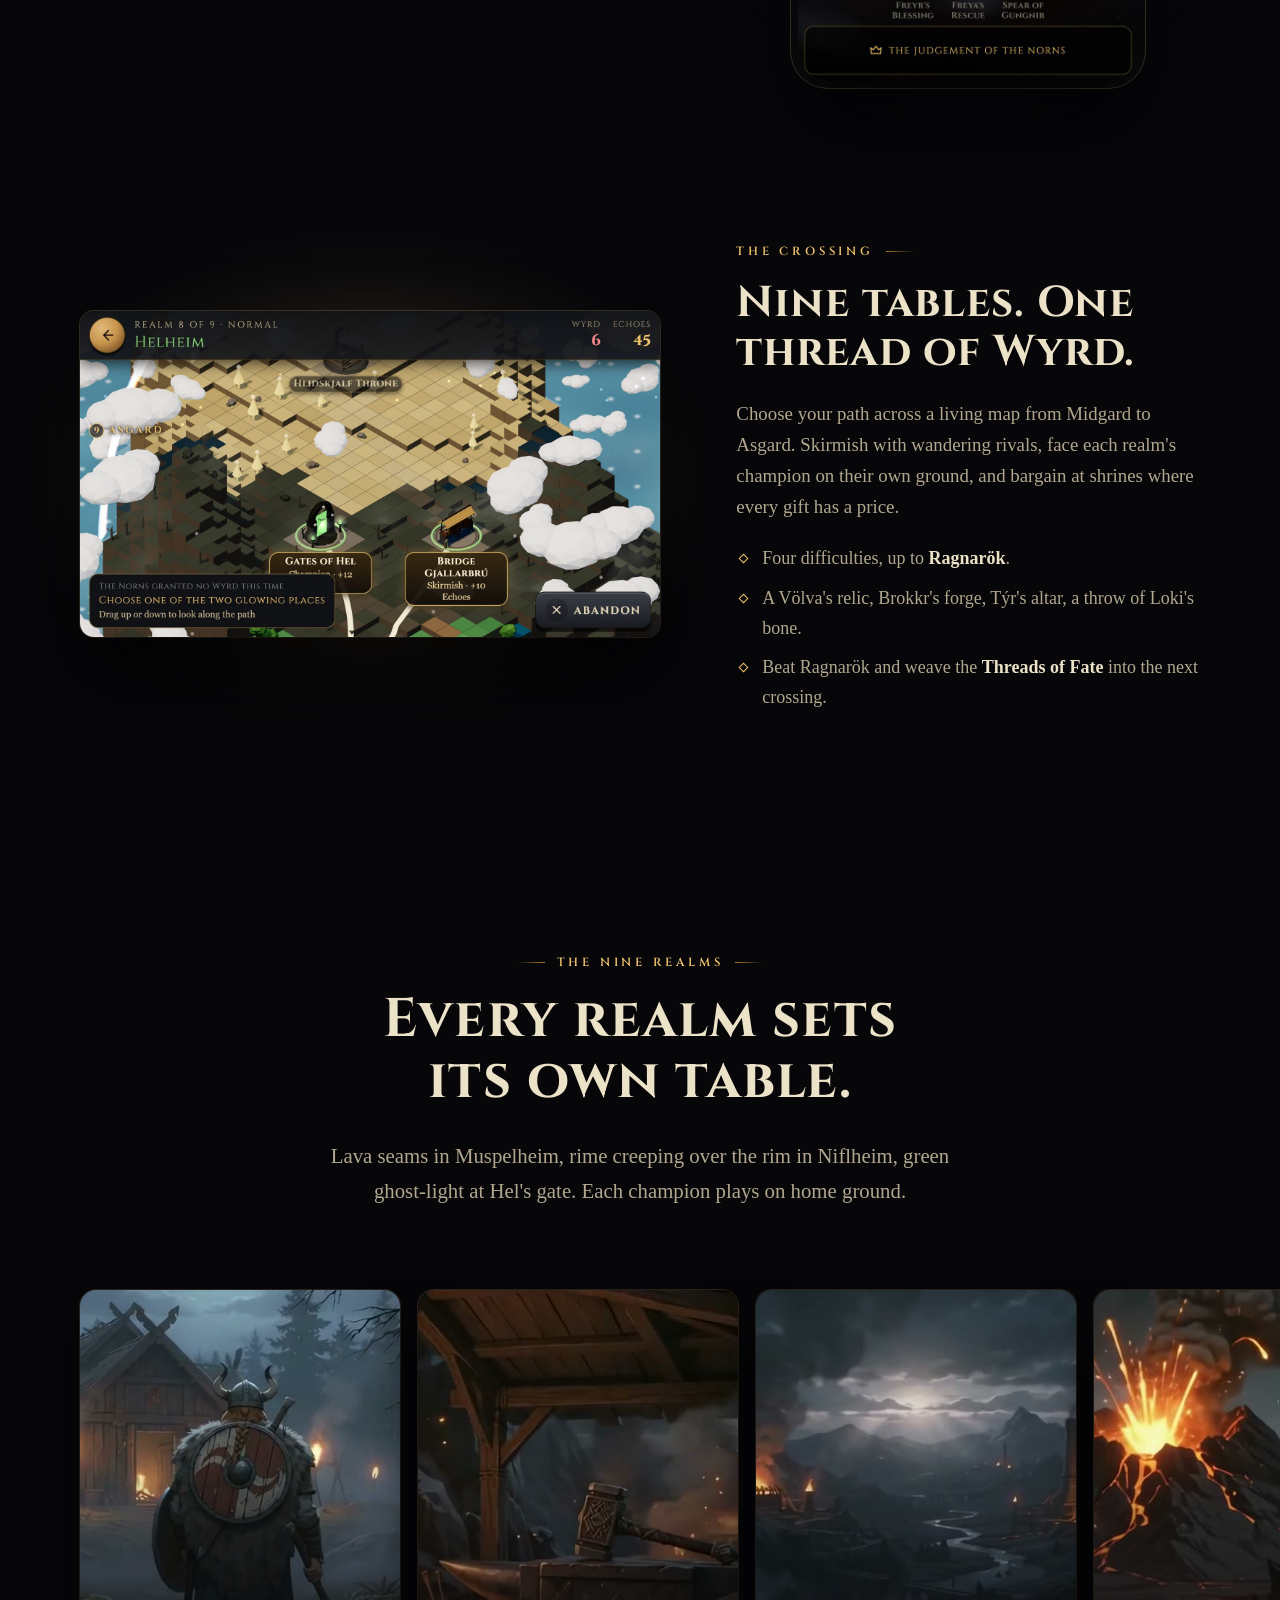
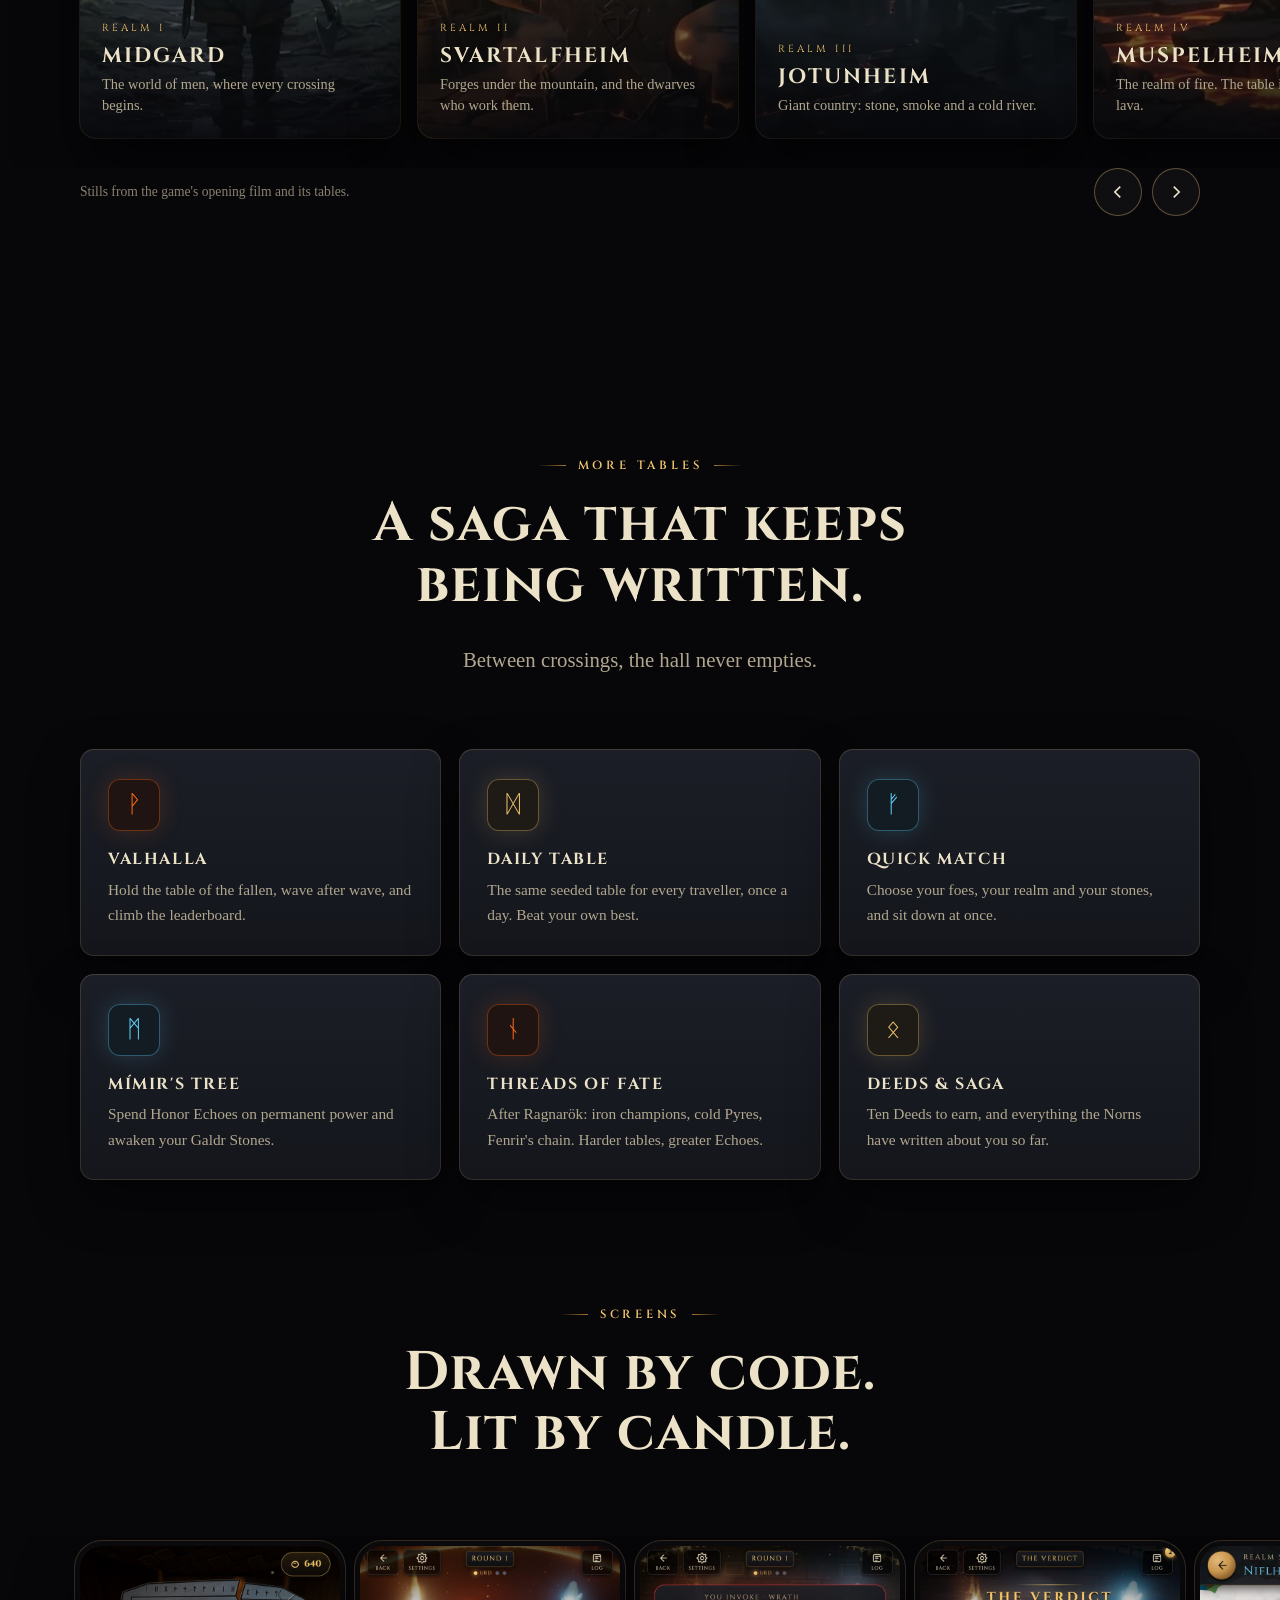
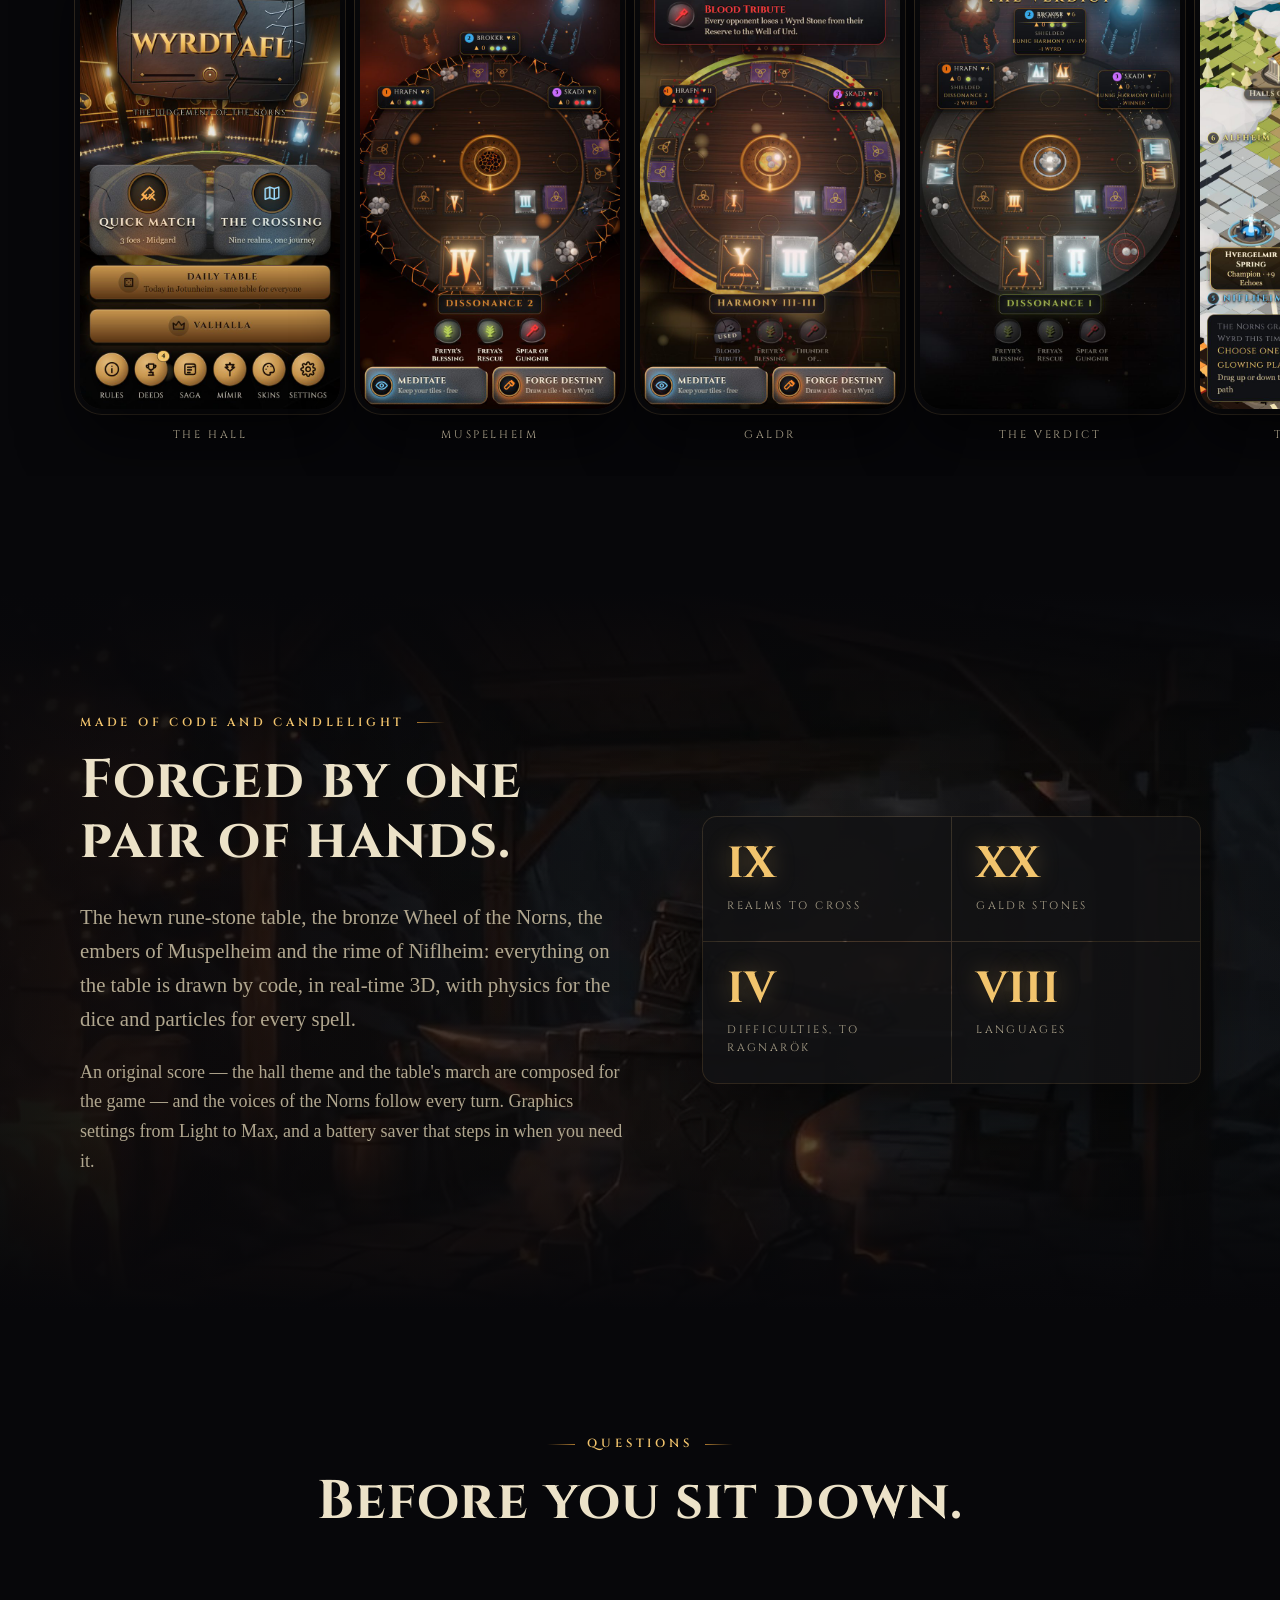
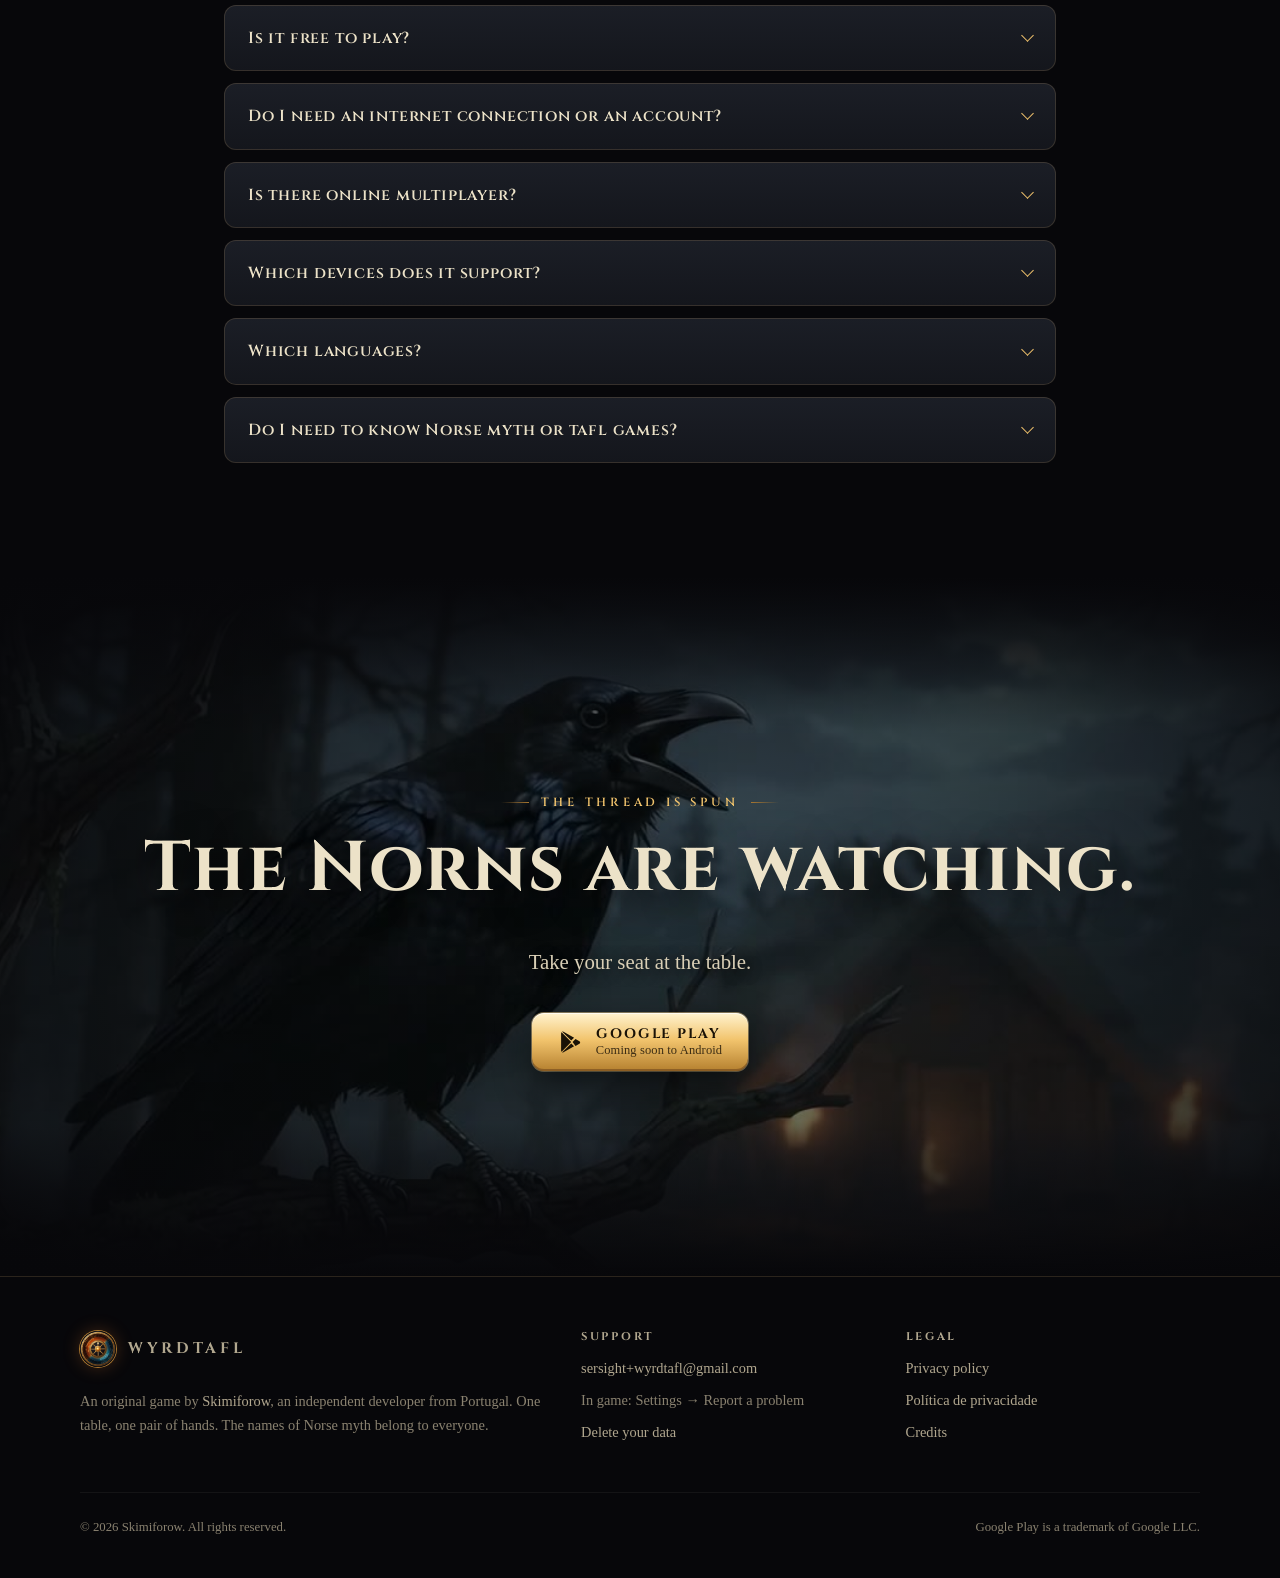
==== commit 1e225517: "Redesigned product page: cinematic hero, playable rule demo, realms carousel - Hero: muted loop from" ====
--- a/index.html
+++ b/index.html
@@ -2,104 +2,493 @@
 <html lang="en">
 <head>
   <meta charset="utf-8">
-  <meta name="viewport" content="width=device-width, initial-scale=1">
-  <title>Wyrdtafl — The Judgement of the Norns · A Norse tile game for Android</title>
-  <meta name="description" content="Wyrdtafl is a Norse tile duel for Android: balance Fire and Ice, bet your Wyrd, cast Galdr Stones and cross the Nine Realms before the Norns judge you. By Skimiforow.">
-  <meta name="theme-color" content="#0b0907">
+  <meta name="viewport" content="width=device-width, initial-scale=1, viewport-fit=cover">
+  <title>Wyrdtafl — The Judgement of the Norns · Norse tile duel for Android</title>
+  <meta name="description" content="Balance Fire and Ice, bet your Wyrd and cross the Nine Realms before the Norns pass judgement. Wyrdtafl is a dark Norse tile duel for Android: single player, offline, no ads, no in-app purchases.">
+  <meta name="theme-color" content="#07070a">
+  <meta name="color-scheme" content="dark">
+  <link rel="canonical" href="https://skimiforow.github.io/wyrdtafl/">
   <link rel="icon" href="assets/icon-512.png" type="image/png">
   <link rel="apple-touch-icon" href="assets/icon-512.png">
+
+  <!-- Social cards: the Play Store feature graphic is already 1024×500 and on-brand. -->
+  <meta property="og:type" content="website">
+  <meta property="og:site_name" content="Wyrdtafl">
   <meta property="og:title" content="Wyrdtafl — The Judgement of the Norns">
-  <meta property="og:description" content="A Norse tile duel for Android. Balance Fire and Ice, bet your Wyrd, survive the Nine Realms.">
+  <meta property="og:description" content="A dark Norse tile duel for Android. Balance Fire and Ice, bet your Wyrd, survive the Nine Realms.">
   <meta property="og:image" content="https://skimiforow.github.io/wyrdtafl/assets/feature-graphic.png">
-  <meta property="og:type" content="website">
+  <meta property="og:image:width" content="1024">
+  <meta property="og:image:height" content="500">
   <meta property="og:url" content="https://skimiforow.github.io/wyrdtafl/">
+  <meta name="twitter:card" content="summary_large_image">
+
+  <!-- The display face and the hero poster are needed for the first paint. -->
+  <link rel="preload" href="assets/Cinzel[wght].ttf" as="font" type="font/ttf" crossorigin>
   <link rel="stylesheet" href="assets/site.css">
+
+  <!-- Structured data so search engines can show the game as a game, not a generic page. -->
+  <script type="application/ld+json">
+  {
+    "@context": "https://schema.org",
+    "@type": ["VideoGame", "MobileApplication"],
+    "name": "Wyrdtafl — The Judgement of the Norns",
+    "alternateName": "Wyrdtafl",
+    "description": "A single-player Norse tile duel for Android against one to three AI champions. Balance Fire and Ice, bet your Wyrd, cast Galdr Stones and cross the Nine Realms.",
+    "url": "https://skimiforow.github.io/wyrdtafl/",
+    "image": "https://skimiforow.github.io/wyrdtafl/assets/feature-graphic.png",
+    "genre": ["Board game", "Strategy", "Roguelite"],
+    "gamePlatform": "Android",
+    "operatingSystem": "Android",
+    "applicationCategory": "GameApplication",
+    "playMode": "SinglePlayer",
+    "inLanguage": ["en", "pt-PT", "es", "fr", "de", "it", "pl", "tr"],
+    "author": { "@type": "Person", "name": "Skimiforow" },
+    "publisher": { "@type": "Person", "name": "Skimiforow" }
+  }
+  </script>
+  <!-- Mark the document as scripted before first paint, so .reveal elements
+       start hidden only when the script that reveals them will actually run. -->
+  <script>document.documentElement.classList.add('js');</script>
 </head>
-<body>
+<body class="home">
   <a class="skip" href="#main">Skip to content</a>
-  <header class="wrap site-head">
-    <a class="brand" href="./" aria-label="Wyrdtafl home"><img src="assets/icon-512.png" alt="" width="40" height="40">WYRDTAFL</a>
-    <nav class="site-nav" aria-label="Site">
-      <a href="#features">The table</a>
-      <a href="#screens">Screens</a>
-      <a href="credits/">Credits</a>
-      <a href="privacy/">Privacy</a>
-    </nav>
-  </header>
+
+  <!-- ===================== Header ===================== -->
+  <div class="site-head-bar" id="top-bar">
+    <header class="wrap site-head">
+      <a class="brand" href="./" aria-label="Wyrdtafl home"><img src="assets/icon-512.png" alt="" width="36" height="36">WYRDTAFL</a>
+      <nav class="site-nav" aria-label="Site">
+        <a href="#how">How it plays</a>
+        <a href="#realms">The Realms</a>
+        <a href="#screens">Screens</a>
+        <a href="#faq">FAQ</a>
+        <a class="nav-cta" href="https://play.google.com/store/apps/details?id=com.wyrdtafl.game" rel="noopener">Google Play</a>
+      </nav>
+    </header>
+  </div>
 
   <main id="main">
-    <section class="wrap hero">
-      <h1 class="visually-hidden" style="position:absolute;left:-9999px">Wyrdtafl — The Judgement of the Norns</h1>
-      <img class="feature" src="assets/feature-graphic.png" width="1024" height="500" alt="Wyrdtafl — The Judgement of the Norns: the title carved into a broken rune stone, embers on one side and frost on the other">
-      <p class="lead">A Norse tile duel for Android. Two tiles in your hand — one of Fire, one of Ice. Keep them in balance, bet your Wyrd, cast the Galdr Stones, and sit the table of every realm before the Norns pass judgement.</p>
-      <p class="meta">Single player · 1 to 3 AI rivals · Portrait and landscape · Plays offline · Google Play Games achievements, leaderboards and cloud save · No ads, no in-app purchases</p>
-      <a class="store-btn" href="https://play.google.com/store/apps/details?id=com.wyrdtafl.game" rel="noopener">
-        <svg viewBox="0 0 24 24" aria-hidden="true"><path fill="currentColor" d="M3.6 2.3 13.2 12 3.6 21.7c-.3-.3-.5-.8-.5-1.3V3.6c0-.5.2-1 .5-1.3zm11 9.7 2.9-2.9 3.9 2.2c1 .6 1 1.9 0 2.5l-3.9 2.2L14.6 12zm-1.4 1.4 2.9 2.9-10.6 6c-.5.3-1 .3-1.5.2L13.2 13.4zM4 1.5c.5-.1 1 0 1.5.2l10.6 6-2.9 2.9L4 1.5z"/></svg>
-        <span>Get it on Google Play<small>Paid game · listing coming soon</small></span>
-      </a>
-    </section>
-
-    <div class="rule"></div>
-
-    <section class="wrap" id="features">
-      <h2>What happens at the table</h2>
-      <p class="muted" style="max-width:48rem">Every hand is two tiles, Embers and Frost, each worth I to VI. The difference between them is your <strong>Dissonance</strong>. After three omens the Norns judge every hand: the lowest Dissonance wins, a pair is <strong>Harmony</strong>, and the losers pay in Wyrd Stones.</p>
-      <div class="grid">
-        <article class="card"><div class="glyph ember" aria-hidden="true">ᚠ</div><h3>Meditate or Forge Destiny</h3><p>Keep your tiles for free, or bet a Wyrd Stone to draw from a deck or a face-up Pyre. Every draw is a gamble with the balance of your soul.</p></article>
-        <article class="card"><div class="glyph gold" aria-hidden="true">ᛟ</div><h3>Wyrd Stones</h3><p>Your fate, in pebbles. Winners take their stake back from the Altar; losers feed the Well of Urd. Reach zero and you are banished to Helheim.</p></article>
-        <article class="card"><div class="glyph frost" aria-hidden="true">ᛉ</div><h3>Twenty Galdr Stones</h3><p>Carry three spells into every match, each usable once and no more than two of a kind: Harvest stones back, strike your rivals with Wrath, bend the omens with Chaos or hide behind the Veil. Awaken them in Mímir's Tree for a stronger form.</p></article>
-        <article class="card"><div class="glyph ember" aria-hidden="true">ᛚ</div><h3>Loki and Yggdrasil</h3><p>Wild tiles with no value of their own. Loki rolls two bone dice and lets you keep one; Yggdrasil lets you name the value — if you dare.</p></article>
-        <article class="card"><div class="glyph gold" aria-hidden="true">ᚱ</div><h3>The Crossing</h3><p>Nine realms, nine tables, one thread of Wyrd. Choose your path across a living map, from Midgard to Asgard: skirmishes against wandering rivals, the champion of every realm on their own ground, four difficulties up to Ragnarök. Win a table and the Norns' wheel may grant you more Wyrd.</p></article>
-        <article class="card"><div class="glyph ember" aria-hidden="true">ᛊ</div><h3>Shrines on the road</h3><p>Some realms hide a shrine and a bargain: a Völva selling a relic, Mímir's well, Brokkr's forge awakening a stone, a throw of Loki's bone, Týr's altar. Every gift has a price.</p></article>
-        <article class="card"><div class="glyph frost" aria-hidden="true">ᚾ</div><h3>Threads of Fate</h3><p>Beat Ragnarök and the Norns let you tie their threads into your next crossing: iron champions, cold Pyres, Fenrir's chain, a crowd at every table. Harder tables, greater Echoes, and a Weight of Destiny to show for it.</p></article>
-        <article class="card"><div class="glyph frost" aria-hidden="true">ᚹ</div><h3>Valhalla and the Daily Table</h3><p>Hold the table of the fallen wave after wave in Valhalla, and sit the same seeded Daily Table as every other traveller to beat your own best.</p></article>
-        <article class="card"><div class="glyph gold" aria-hidden="true">ᛗ</div><h3>Mímir's Tree, Deeds and Saga</h3><p>Spend Honor Echoes on permanent power, chase ten Deeds, and read everything the Norns have written about you so far. With Google Play Games, Deeds become achievements, your records climb the leaderboards and your progress follows you to a new phone.</p></article>
-        <article class="card"><div class="glyph ember" aria-hidden="true">ᛞ</div><h3>Skins and totems</h3><p>Tiles in Roman numerals, pips, tally notches or runic calendar staves; bone, amber or meteoric-iron dice; stones, tables and animated totems that react to your play.</p></article>
-      </div>
-    </section>
-
-    <section class="wrap">
-      <div class="two">
-        <div>
-          <h2>Made of code and candlelight</h2>
-          <p>Everything on the table is drawn and sounded by code: the hewn rune stone, the bronze Wheel of the Norns, the physics of the bone dice, the embers of Muspelheim and the rime of Niflheim. A synthesised Nordic score and the voices of the Norns follow every turn.</p>
-          <p class="muted">Haptics on impacts and choices. Designed for phones in either orientation and for tablets and desktop mode. No account and no connection needed to play; sign in to Google Play Games only if you want achievements, leaderboards and cloud save.</p>
-          <h3 style="margin-top:1.4em">The Nine Realms</h3>
-          <ul class="realms" aria-label="Realms">
-            <li>Midgard</li><li>Svartalfheim</li><li>Jotunheim</li><li>Muspelheim</li><li>Niflheim</li><li>Alfheim</li><li>Vanaheim</li><li>Helheim</li><li>Asgard</li>
-          </ul>
-        </div>
-        <img src="assets/screens/land-02-alfheim.jpg" width="1000" height="563" alt="The table in Alfheim: a round rune-stone table under green light, the player's two tiles glowing, three AI champions' hands around it" loading="lazy">
-      </div>
-    </section>
-
-    <div class="rule"></div>
-
-    <section class="wrap" id="screens">
-      <h2>Screens</h2>
-      <div class="gallery">
-        <figure><img src="assets/screens/phone-01-hall.jpg" alt="The hall: the Wyrdtafl rune stone over the table, with Quick Match, The Crossing and the Daily Table" loading="lazy"><figcaption>The hall</figcaption></figure>
-        <figure><img src="assets/screens/phone-02-muspelheim.jpg" alt="A match in Muspelheim, lava seams glowing round the table" loading="lazy"><figcaption>Muspelheim</figcaption></figure>
-        <figure><img src="assets/screens/phone-04-forge.jpg" alt="Forge Destiny: the decks and Pyres outlined in ember and frost light, waiting for your choice" loading="lazy"><figcaption>Forge Destiny</figcaption></figure>
-        <figure><img src="assets/screens/phone-07-verdict.jpg" alt="The Verdict: four hands ranked by the Norns, with Harmony, Dissonance and the Wyrd lost" loading="lazy"><figcaption>The Verdict</figcaption></figure>
-        <figure><img src="assets/screens/phone-03-crossing.jpg" alt="The Crossing: choose a difficulty and the three Galdr Stones to carry across the realms" loading="lazy"><figcaption>The Crossing</figcaption></figure>
-        <figure><img src="assets/screens/phone-05-skins.jpg" alt="Skins: tile sets from Nordic Pine to Walrus Ivory" loading="lazy"><figcaption>Skins</figcaption></figure>
-        <figure><img src="assets/screens/land-01-niflheim.jpg" alt="A landscape match in Niflheim, frost creeping over the table's rim" loading="lazy"><figcaption>Niflheim, landscape</figcaption></figure>
-      </div>
-    </section>
-
-    <section class="wrap">
-      <h2>Publisher</h2>
-      <p><a href="https://skimiforow.github.io/"><strong>Skimiforow</strong></a> — an independent developer from Portugal. One table, one pair of hands. Wyrdtafl is an original game; the names of Norse myth belong to everyone.</p>
-      <p class="muted">Questions or problems: <a href="mailto:sersight+wyrdtafl@gmail.com">sersight+wyrdtafl@gmail.com</a>. The game also has a "Report a problem" form under Settings.</p>
+    <!-- ===================== Hero =====================
+         Background: a 15-second, muted loop cut from the game's own opening
+         film (the walker, Odin's raven, the watchtower). The poster image is
+         always in the page; the script only attaches the video when motion
+         and data saving allow it. -->
+    <section class="hero" aria-labelledby="hero-title">
+      <div class="hero-media" aria-hidden="true">
+        <picture>
+          <source media="(max-aspect-ratio: 3/4)" srcset="assets/media/hero-tall.jpg">
+          <img src="assets/media/hero-wide.jpg" alt="" width="1280" height="576" fetchpriority="high">
+        </picture>
+        <video id="hero-video" muted loop playsinline preload="none"
+               data-wide="assets/media/hero-wide.mp4" data-tall="assets/media/hero-tall.mp4"></video>
+      </div>
+      <canvas class="embers" aria-hidden="true"></canvas>
+
+      <div class="wrap hero-inner">
+        <!-- The logotype is the game's own procedural SVG (scripts/lib/brand-art.mjs in the game repo), inlined so it uses this page's Cinzel and stays crisp at any size. -->
+        <svg xmlns="http://www.w3.org/2000/svg" viewBox="-6 -4 412 276" preserveAspectRatio="xMidYMid meet" class="logo-stone" role="img" aria-labelledby="logo-title">
+  <title id="logo-title">Wyrdtafl</title><defs>
+    <linearGradient id="base-st" x1="0" y1="0" x2="0.4" y2="1"><stop offset="0" stop-color="#70737b"/><stop offset="0.5" stop-color="#4a4d55"/><stop offset="1" stop-color="#282a2f"/></linearGradient>
+    <radialGradient id="vignette-st" cx="0.5" cy="0.45" r="0.65"><stop offset="0.55" stop-color="rgba(0,0,0,0)"/><stop offset="1" stop-color="rgba(0,0,0,0.55)"/></radialGradient>
+    <radialGradient id="emberTint-st" cx="0.12" cy="0.95" r="0.75"><stop offset="0" stop-color="rgba(255,110,30,0.42)"/><stop offset="0.45" stop-color="rgba(255,90,20,0.14)"/><stop offset="1" stop-color="rgba(255,90,20,0)"/></radialGradient>
+    <radialGradient id="frostTint-st" cx="1" cy="0.08" r="0.62"><stop offset="0" stop-color="rgba(225,246,255,0.5)"/><stop offset="0.5" stop-color="rgba(120,190,230,0.16)"/><stop offset="1" stop-color="rgba(120,190,230,0)"/></radialGradient>
+    <linearGradient id="gold-st" x1="0" y1="0" x2="0" y2="1"><stop offset="0" stop-color="#fff3cc"/><stop offset="0.42" stop-color="#f5c76b"/><stop offset="0.78" stop-color="#c98a32"/><stop offset="1" stop-color="#8a5a1c"/></linearGradient>
+    <linearGradient id="bronze-st" x1="0" y1="0" x2="0" y2="1"><stop offset="0" stop-color="#e2b97a"/><stop offset="0.55" stop-color="#a8762f"/><stop offset="1" stop-color="#5a3414"/></linearGradient>
+    <linearGradient id="halo-st" x1="0" y1="0" x2="1" y2="0"><stop offset="0" stop-color="rgba(255,106,18,0.55)"/><stop offset="0.5" stop-color="rgba(255,150,60,0.05)"/><stop offset="1" stop-color="rgba(59,169,230,0.5)"/></linearGradient>
+    <filter id="relief-st" x="0" y="0" width="100%" height="100%"><feTurbulence type="fractalNoise" baseFrequency="0.035 0.05" numOctaves="5" seed="7" result="noise"/><feDiffuseLighting in="noise" surfaceScale="3.2" lighting-color="#d8d2c6"><feDistantLight azimuth="225" elevation="48"/></feDiffuseLighting></filter>
+    <filter id="grain-st" x="0" y="0" width="100%" height="100%"><feTurbulence type="fractalNoise" baseFrequency="0.3 0.35" numOctaves="2" seed="3" result="noise"/><feDiffuseLighting in="noise" surfaceScale="1.2" lighting-color="#e8e2d6"><feDistantLight azimuth="235" elevation="55"/></feDiffuseLighting></filter>
+    <filter id="glow-st" x="-20%" y="-30%" width="140%" height="160%"><feGaussianBlur in="SourceAlpha" stdDeviation="4.5" result="blur"/><feFlood flood-color="#ff8a2a" flood-opacity="0.5"/><feComposite in2="blur" operator="in" result="halo"/><feMerge><feMergeNode in="halo"/><feMergeNode in="SourceGraphic"/></feMerge></filter>
+    <filter id="ember-st" x="-20%" y="-10%" width="140%" height="120%"><feGaussianBlur stdDeviation="6"/></filter>
+    <filter id="mote-st" x="-50%" y="-50%" width="200%" height="200%"><feGaussianBlur stdDeviation="0.6"/></filter>
+    <filter id="haloBlur-st" x="-20%" y="-30%" width="140%" height="160%"><feGaussianBlur stdDeviation="14"/></filter>
+    <filter id="drop-st" x="-10%" y="-10%" width="120%" height="130%"><feDropShadow dx="0" dy="10" stdDeviation="9" flood-color="#000" flood-opacity="0.75"/></filter>
+    <clipPath id="left-st"><polygon points="18,34 70,16 190,10 262,8 254,40 268,70 250,104 262,138 244,170 256,204 238,232 240,258 120,256 40,246 8,200 6,110"/></clipPath>
+    <clipPath id="right-st"><polygon points="262,8 340,14 388,36 394,120 384,206 356,250 240,258 238,232 256,204 244,170 262,138 250,104 268,70 254,40"/></clipPath>
+  </defs>
+  <ellipse cx="200" cy="138" rx="205" ry="128" fill="url(#halo-st)" filter="url(#haloBlur-st)"/>
+  <path d="M262 8 L254 40 L268 70 L250 104 L262 138 L244 170 L256 204 L238 232 L240 258" fill="none" stroke="#ff6a12" stroke-width="16" opacity="0.75" filter="url(#ember-st)"/>
+  <path d="M262 8 L254 40 L268 70 L250 104 L262 138 L244 170 L256 204 L238 232 L240 258" fill="none" stroke="#ffd27a" stroke-width="3" opacity="0.9"/>
+  <g filter="url(#drop-st)">
+    <g clip-path="url(#left-st)"><g>
+    <polygon points="18,34 70,16 190,10 262,8 340,14 388,36 394,120 384,206 356,250 240,258 120,256 40,246 8,200 6,110" fill="url(#base-st)"/>
+    <rect x="0" y="0" width="400" height="270" filter="url(#relief-st)" opacity="0.55" style="mix-blend-mode:multiply"/>
+    <rect x="0" y="0" width="400" height="270" filter="url(#grain-st)" opacity="0.22" style="mix-blend-mode:multiply"/>
+    <rect x="0" y="0" width="400" height="270" fill="url(#emberTint-st)"/>
+    <rect x="0" y="0" width="400" height="270" fill="url(#frostTint-st)"/>
+    <g fill="none" stroke-linecap="round" stroke-linejoin="round"><path d="M392 40 L348 62 L318 70" stroke="rgba(10,30,50,0.6)" stroke-width="3" transform="translate(0.6 1.2)"/><path d="M392 40 L348 62 L318 70" stroke="#e6f7ff" stroke-width="1.4" opacity="0.92"/><path d="M348 62 L352 44" stroke="rgba(10,30,50,0.6)" stroke-width="3" transform="translate(0.6 1.2)"/><path d="M348 62 L352 44" stroke="#e6f7ff" stroke-width="1.4" opacity="0.92"/><path d="M348 62 L334 80" stroke="rgba(10,30,50,0.6)" stroke-width="3" transform="translate(0.6 1.2)"/><path d="M348 62 L334 80" stroke="#e6f7ff" stroke-width="1.4" opacity="0.92"/><path d="M388 86 L350 96 L322 92" stroke="rgba(10,30,50,0.6)" stroke-width="3" transform="translate(0.6 1.2)"/><path d="M388 86 L350 96 L322 92" stroke="#e6f7ff" stroke-width="1.4" opacity="0.92"/><path d="M350 96 L344 112" stroke="rgba(10,30,50,0.6)" stroke-width="3" transform="translate(0.6 1.2)"/><path d="M350 96 L344 112" stroke="#e6f7ff" stroke-width="1.4" opacity="0.92"/><path d="M372 22 L352 40 L338 42" stroke="rgba(10,30,50,0.6)" stroke-width="3" transform="translate(0.6 1.2)"/><path d="M372 22 L352 40 L338 42" stroke="#e6f7ff" stroke-width="1.4" opacity="0.92"/><path d="M390 130 L362 124 L344 128" stroke="rgba(10,30,50,0.6)" stroke-width="3" transform="translate(0.6 1.2)"/><path d="M390 130 L362 124 L344 128" stroke="#e6f7ff" stroke-width="1.4" opacity="0.92"/><path d="M362 124 L358 140" stroke="rgba(10,30,50,0.6)" stroke-width="3" transform="translate(0.6 1.2)"/><path d="M362 124 L358 140" stroke="#e6f7ff" stroke-width="1.4" opacity="0.92"/><path d="M318 70 L306 64" stroke="rgba(10,30,50,0.6)" stroke-width="3" transform="translate(0.6 1.2)"/><path d="M318 70 L306 64" stroke="#e6f7ff" stroke-width="1.4" opacity="0.92"/><path d="M322 92 L310 100" stroke="rgba(10,30,50,0.6)" stroke-width="3" transform="translate(0.6 1.2)"/><path d="M322 92 L310 100" stroke="#e6f7ff" stroke-width="1.4" opacity="0.92"/></g>
+    <g fill="#f4fbff" opacity="0.8"><circle cx="356" cy="52" r="1.3"/><circle cx="376" cy="104" r="1.1"/><circle cx="330" cy="86" r="0.9"/><circle cx="366" cy="136" r="1.0"/></g>
+    <rect x="0" y="0" width="400" height="270" fill="url(#vignette-st)"/>
+    <path d="M36 44 L364 40 L372 214 L36 222 Z" fill="none" stroke="#0c0c0f" stroke-width="2.4"/>
+    <path d="M37 46 L365 42 L373 216 L37 224 Z" fill="none" stroke="rgba(255,235,200,0.16)" stroke-width="1"/>
+    <g transform="translate(65.0 22) scale(0.62)"><path d="M5 0V16" fill="none" stroke="rgba(255,235,200,0.2)" stroke-width="3" transform="translate(0.8 1.2)"/><path d="M5 0V16" fill="none" stroke="#0d0d10" stroke-width="2.4" stroke-linecap="square"/></g><g transform="translate(85.0 22) scale(0.62)"><path d="M2 0V16M8 0V16M2 7L8 9" fill="none" stroke="rgba(255,235,200,0.2)" stroke-width="3" transform="translate(0.8 1.2)"/><path d="M2 0V16M8 0V16M2 7L8 9" fill="none" stroke="#0d0d10" stroke-width="2.4" stroke-linecap="square"/></g><g transform="translate(105.0 22) scale(0.62)"><path d="M2 0L8 16M8 0L2 16" fill="none" stroke="rgba(255,235,200,0.2)" stroke-width="3" transform="translate(0.8 1.2)"/><path d="M2 0L8 16M8 0L2 16" fill="none" stroke="#0d0d10" stroke-width="2.4" stroke-linecap="square"/></g><g transform="translate(125.0 22) scale(0.62)"><path d="M2 0V16M2 3L8 7L2 11" fill="none" stroke="rgba(255,235,200,0.2)" stroke-width="3" transform="translate(0.8 1.2)"/><path d="M2 0V16M2 3L8 7L2 11" fill="none" stroke="#0d0d10" stroke-width="2.4" stroke-linecap="square"/></g><g transform="translate(145.0 22) scale(0.62)"><path d="M5 0V16M1 5L5 9L9 5" fill="none" stroke="rgba(255,235,200,0.2)" stroke-width="3" transform="translate(0.8 1.2)"/><path d="M5 0V16M1 5L5 9L9 5" fill="none" stroke="#0d0d10" stroke-width="2.4" stroke-linecap="square"/></g><g transform="translate(165.0 22) scale(0.62)"><path d="M5 16V0M2 4L5 0L8 4" fill="none" stroke="rgba(255,235,200,0.2)" stroke-width="3" transform="translate(0.8 1.2)"/><path d="M5 16V0M2 4L5 0L8 4" fill="none" stroke="#0d0d10" stroke-width="2.4" stroke-linecap="square"/></g><g transform="translate(185.0 22) scale(0.62)"><path d="M2 16V0L8 4L2 8" fill="none" stroke="rgba(255,235,200,0.2)" stroke-width="3" transform="translate(0.8 1.2)"/><path d="M2 16V0L8 4L2 8" fill="none" stroke="#0d0d10" stroke-width="2.4" stroke-linecap="square"/></g><g transform="translate(205.0 22) scale(0.62)"><path d="M2 16L5 0L8 16" fill="none" stroke="rgba(255,235,200,0.2)" stroke-width="3" transform="translate(0.8 1.2)"/><path d="M2 16L5 0L8 16" fill="none" stroke="#0d0d10" stroke-width="2.4" stroke-linecap="square"/></g><g transform="translate(225.0 22) scale(0.62)"><path d="M5 0V16" fill="none" stroke="rgba(255,235,200,0.2)" stroke-width="3" transform="translate(0.8 1.2)"/><path d="M5 0V16" fill="none" stroke="#0d0d10" stroke-width="2.4" stroke-linecap="square"/></g><g transform="translate(245.0 22) scale(0.62)"><path d="M2 0V16M8 0V16M2 7L8 9" fill="none" stroke="rgba(255,235,200,0.2)" stroke-width="3" transform="translate(0.8 1.2)"/><path d="M2 0V16M8 0V16M2 7L8 9" fill="none" stroke="#0d0d10" stroke-width="2.4" stroke-linecap="square"/></g><g transform="translate(265.0 22) scale(0.62)"><path d="M2 0L8 16M8 0L2 16" fill="none" stroke="rgba(255,235,200,0.2)" stroke-width="3" transform="translate(0.8 1.2)"/><path d="M2 0L8 16M8 0L2 16" fill="none" stroke="#0d0d10" stroke-width="2.4" stroke-linecap="square"/></g><g transform="translate(285.0 22) scale(0.62)"><path d="M2 0V16M2 3L8 7L2 11" fill="none" stroke="rgba(255,235,200,0.2)" stroke-width="3" transform="translate(0.8 1.2)"/><path d="M2 0V16M2 3L8 7L2 11" fill="none" stroke="#0d0d10" stroke-width="2.4" stroke-linecap="square"/></g><g transform="translate(305.0 22) scale(0.62)"><path d="M5 0V16M1 5L5 9L9 5" fill="none" stroke="rgba(255,235,200,0.2)" stroke-width="3" transform="translate(0.8 1.2)"/><path d="M5 0V16M1 5L5 9L9 5" fill="none" stroke="#0d0d10" stroke-width="2.4" stroke-linecap="square"/></g><g transform="translate(325.0 22) scale(0.62)"><path d="M5 16V0M2 4L5 0L8 4" fill="none" stroke="rgba(255,235,200,0.2)" stroke-width="3" transform="translate(0.8 1.2)"/><path d="M5 16V0M2 4L5 0L8 4" fill="none" stroke="#0d0d10" stroke-width="2.4" stroke-linecap="square"/></g>
+    <g fill="none" stroke="rgba(8,8,10,0.75)" stroke-width="1.2" stroke-linecap="round"><path d="M18 120 L40 128 L52 150 L46 170"/><path d="M120 256 L128 236 L150 228"/><path d="M340 14 L332 30 L344 46"/><path d="M388 140 L370 150 L366 176"/><path d="M70 60 L82 74"/></g>
+    <g>
+      <path d="M58 206 H166" stroke="#06050a" stroke-width="5" stroke-linecap="round" opacity="0.75" transform="translate(0 1.4)"/>
+      <path d="M234 206 H342" stroke="#06050a" stroke-width="5" stroke-linecap="round" opacity="0.75" transform="translate(0 1.4)"/>
+      <path d="M58 206 H166" stroke="url(#bronze-st)" stroke-width="3" stroke-linecap="round"/>
+      <path d="M234 206 H342" stroke="url(#bronze-st)" stroke-width="3" stroke-linecap="round"/>
+      <path d="M58 201 L63 206 L58 211 L53 206 Z M342 201 L347 206 L342 211 L337 206 Z" fill="url(#bronze-st)" stroke="#06050a" stroke-width="0.8"/>
+      <circle cx="200" cy="206" r="19" fill="#ff8a2a" opacity="0.28" filter="url(#ember-st)"/>
+      <circle cx="200" cy="207.2" r="14" fill="none" stroke="#06050a" stroke-width="3.4" opacity="0.8"/>
+    <circle cx="200" cy="206" r="14" fill="none" stroke="url(#bronze-st)" stroke-width="2.6"/>
+    <circle cx="200" cy="206" r="9.24" fill="none" stroke="url(#bronze-st)" stroke-width="1" opacity="0.7"/>
+    <line x1="200" y1="197.32" x2="200" y2="203.48" stroke="url(#bronze-st)" stroke-width="1.6" stroke-linecap="round" transform="rotate(0 200 206)"/><line x1="200" y1="197.32" x2="200" y2="203.48" stroke="url(#bronze-st)" stroke-width="1.6" stroke-linecap="round" transform="rotate(45 200 206)"/><line x1="200" y1="197.32" x2="200" y2="203.48" stroke="url(#bronze-st)" stroke-width="1.6" stroke-linecap="round" transform="rotate(90 200 206)"/><line x1="200" y1="197.32" x2="200" y2="203.48" stroke="url(#bronze-st)" stroke-width="1.6" stroke-linecap="round" transform="rotate(135 200 206)"/><line x1="200" y1="197.32" x2="200" y2="203.48" stroke="url(#bronze-st)" stroke-width="1.6" stroke-linecap="round" transform="rotate(180 200 206)"/><line x1="200" y1="197.32" x2="200" y2="203.48" stroke="url(#bronze-st)" stroke-width="1.6" stroke-linecap="round" transform="rotate(225 200 206)"/><line x1="200" y1="197.32" x2="200" y2="203.48" stroke="url(#bronze-st)" stroke-width="1.6" stroke-linecap="round" transform="rotate(270 200 206)"/><line x1="200" y1="197.32" x2="200" y2="203.48" stroke="url(#bronze-st)" stroke-width="1.6" stroke-linecap="round" transform="rotate(315 200 206)"/>
+    <circle cx="200" cy="206" r="2.52" fill="#fff1c2" stroke="#2a1a08" stroke-width="0.8"/>
+    <path d="M200 189 L197.6 194 L202.4 194 Z" fill="#fff1c2"/>
+    </g>
+    <g font-family="Cinzel, 'Palatino Linotype', 'Book Antiqua', Palatino, Georgia, serif" font-weight="700" text-anchor="middle" font-size="57" textLength="334" lengthAdjust="spacingAndGlyphs">
+      <text x="202.5" y="162.5" fill="#070504">WYRDTAFL</text>
+      <text x="198.8" y="158.6" fill="rgba(255,240,210,0.38)">WYRDTAFL</text>
+      <text x="200" y="160" fill="url(#gold-st)" filter="url(#glow-st)">WYRDTAFL</text>
+    </g>
+    <g fill="#ffb45a" filter="url(#mote-st)"><circle cx="246" cy="214" r="1.6" opacity="0.55"/><circle cx="258" cy="182" r="1.2" opacity="0.7000000000000001"/><circle cx="266" cy="150" r="1.4" opacity="0.8500000000000001"/><circle cx="250" cy="118" r="1.1" opacity="0.55"/><circle cx="60" cy="226" r="1.3" opacity="0.7000000000000001"/><circle cx="84" cy="236" r="1" opacity="0.8500000000000001"/><circle cx="40" cy="196" r="1.2" opacity="0.55"/><circle cx="108" cy="244" r="0.9" opacity="0.7000000000000001"/></g>
+  </g></g>
+    <polygon points="18,34 70,16 190,10 262,8 254,40 268,70 250,104 262,138 244,170 256,204 238,232 240,258 120,256 40,246 8,200 6,110" fill="none" stroke="rgba(255,245,225,0.22)" stroke-width="2" transform="translate(-1 -1)"/>
+    <polygon points="18,34 70,16 190,10 262,8 254,40 268,70 250,104 262,138 244,170 256,204 238,232 240,258 120,256 40,246 8,200 6,110" fill="none" stroke="#08080a" stroke-width="2.5"/>
+    <g transform="translate(7 9) rotate(2.2 320 130)">
+      <g clip-path="url(#right-st)"><g>
+    <polygon points="18,34 70,16 190,10 262,8 340,14 388,36 394,120 384,206 356,250 240,258 120,256 40,246 8,200 6,110" fill="url(#base-st)"/>
+    <rect x="0" y="0" width="400" height="270" filter="url(#relief-st)" opacity="0.55" style="mix-blend-mode:multiply"/>
+    <rect x="0" y="0" width="400" height="270" filter="url(#grain-st)" opacity="0.22" style="mix-blend-mode:multiply"/>
+    <rect x="0" y="0" width="400" height="270" fill="url(#emberTint-st)"/>
+    <rect x="0" y="0" width="400" height="270" fill="url(#frostTint-st)"/>
+    <g fill="none" stroke-linecap="round" stroke-linejoin="round"><path d="M392 40 L348 62 L318 70" stroke="rgba(10,30,50,0.6)" stroke-width="3" transform="translate(0.6 1.2)"/><path d="M392 40 L348 62 L318 70" stroke="#e6f7ff" stroke-width="1.4" opacity="0.92"/><path d="M348 62 L352 44" stroke="rgba(10,30,50,0.6)" stroke-width="3" transform="translate(0.6 1.2)"/><path d="M348 62 L352 44" stroke="#e6f7ff" stroke-width="1.4" opacity="0.92"/><path d="M348 62 L334 80" stroke="rgba(10,30,50,0.6)" stroke-width="3" transform="translate(0.6 1.2)"/><path d="M348 62 L334 80" stroke="#e6f7ff" stroke-width="1.4" opacity="0.92"/><path d="M388 86 L350 96 L322 92" stroke="rgba(10,30,50,0.6)" stroke-width="3" transform="translate(0.6 1.2)"/><path d="M388 86 L350 96 L322 92" stroke="#e6f7ff" stroke-width="1.4" opacity="0.92"/><path d="M350 96 L344 112" stroke="rgba(10,30,50,0.6)" stroke-width="3" transform="translate(0.6 1.2)"/><path d="M350 96 L344 112" stroke="#e6f7ff" stroke-width="1.4" opacity="0.92"/><path d="M372 22 L352 40 L338 42" stroke="rgba(10,30,50,0.6)" stroke-width="3" transform="translate(0.6 1.2)"/><path d="M372 22 L352 40 L338 42" stroke="#e6f7ff" stroke-width="1.4" opacity="0.92"/><path d="M390 130 L362 124 L344 128" stroke="rgba(10,30,50,0.6)" stroke-width="3" transform="translate(0.6 1.2)"/><path d="M390 130 L362 124 L344 128" stroke="#e6f7ff" stroke-width="1.4" opacity="0.92"/><path d="M362 124 L358 140" stroke="rgba(10,30,50,0.6)" stroke-width="3" transform="translate(0.6 1.2)"/><path d="M362 124 L358 140" stroke="#e6f7ff" stroke-width="1.4" opacity="0.92"/><path d="M318 70 L306 64" stroke="rgba(10,30,50,0.6)" stroke-width="3" transform="translate(0.6 1.2)"/><path d="M318 70 L306 64" stroke="#e6f7ff" stroke-width="1.4" opacity="0.92"/><path d="M322 92 L310 100" stroke="rgba(10,30,50,0.6)" stroke-width="3" transform="translate(0.6 1.2)"/><path d="M322 92 L310 100" stroke="#e6f7ff" stroke-width="1.4" opacity="0.92"/></g>
+    <g fill="#f4fbff" opacity="0.8"><circle cx="356" cy="52" r="1.3"/><circle cx="376" cy="104" r="1.1"/><circle cx="330" cy="86" r="0.9"/><circle cx="366" cy="136" r="1.0"/></g>
+    <rect x="0" y="0" width="400" height="270" fill="url(#vignette-st)"/>
+    <path d="M36 44 L364 40 L372 214 L36 222 Z" fill="none" stroke="#0c0c0f" stroke-width="2.4"/>
+    <path d="M37 46 L365 42 L373 216 L37 224 Z" fill="none" stroke="rgba(255,235,200,0.16)" stroke-width="1"/>
+    <g transform="translate(65.0 22) scale(0.62)"><path d="M5 0V16" fill="none" stroke="rgba(255,235,200,0.2)" stroke-width="3" transform="translate(0.8 1.2)"/><path d="M5 0V16" fill="none" stroke="#0d0d10" stroke-width="2.4" stroke-linecap="square"/></g><g transform="translate(85.0 22) scale(0.62)"><path d="M2 0V16M8 0V16M2 7L8 9" fill="none" stroke="rgba(255,235,200,0.2)" stroke-width="3" transform="translate(0.8 1.2)"/><path d="M2 0V16M8 0V16M2 7L8 9" fill="none" stroke="#0d0d10" stroke-width="2.4" stroke-linecap="square"/></g><g transform="translate(105.0 22) scale(0.62)"><path d="M2 0L8 16M8 0L2 16" fill="none" stroke="rgba(255,235,200,0.2)" stroke-width="3" transform="translate(0.8 1.2)"/><path d="M2 0L8 16M8 0L2 16" fill="none" stroke="#0d0d10" stroke-width="2.4" stroke-linecap="square"/></g><g transform="translate(125.0 22) scale(0.62)"><path d="M2 0V16M2 3L8 7L2 11" fill="none" stroke="rgba(255,235,200,0.2)" stroke-width="3" transform="translate(0.8 1.2)"/><path d="M2 0V16M2 3L8 7L2 11" fill="none" stroke="#0d0d10" stroke-width="2.4" stroke-linecap="square"/></g><g transform="translate(145.0 22) scale(0.62)"><path d="M5 0V16M1 5L5 9L9 5" fill="none" stroke="rgba(255,235,200,0.2)" stroke-width="3" transform="translate(0.8 1.2)"/><path d="M5 0V16M1 5L5 9L9 5" fill="none" stroke="#0d0d10" stroke-width="2.4" stroke-linecap="square"/></g><g transform="translate(165.0 22) scale(0.62)"><path d="M5 16V0M2 4L5 0L8 4" fill="none" stroke="rgba(255,235,200,0.2)" stroke-width="3" transform="translate(0.8 1.2)"/><path d="M5 16V0M2 4L5 0L8 4" fill="none" stroke="#0d0d10" stroke-width="2.4" stroke-linecap="square"/></g><g transform="translate(185.0 22) scale(0.62)"><path d="M2 16V0L8 4L2 8" fill="none" stroke="rgba(255,235,200,0.2)" stroke-width="3" transform="translate(0.8 1.2)"/><path d="M2 16V0L8 4L2 8" fill="none" stroke="#0d0d10" stroke-width="2.4" stroke-linecap="square"/></g><g transform="translate(205.0 22) scale(0.62)"><path d="M2 16L5 0L8 16" fill="none" stroke="rgba(255,235,200,0.2)" stroke-width="3" transform="translate(0.8 1.2)"/><path d="M2 16L5 0L8 16" fill="none" stroke="#0d0d10" stroke-width="2.4" stroke-linecap="square"/></g><g transform="translate(225.0 22) scale(0.62)"><path d="M5 0V16" fill="none" stroke="rgba(255,235,200,0.2)" stroke-width="3" transform="translate(0.8 1.2)"/><path d="M5 0V16" fill="none" stroke="#0d0d10" stroke-width="2.4" stroke-linecap="square"/></g><g transform="translate(245.0 22) scale(0.62)"><path d="M2 0V16M8 0V16M2 7L8 9" fill="none" stroke="rgba(255,235,200,0.2)" stroke-width="3" transform="translate(0.8 1.2)"/><path d="M2 0V16M8 0V16M2 7L8 9" fill="none" stroke="#0d0d10" stroke-width="2.4" stroke-linecap="square"/></g><g transform="translate(265.0 22) scale(0.62)"><path d="M2 0L8 16M8 0L2 16" fill="none" stroke="rgba(255,235,200,0.2)" stroke-width="3" transform="translate(0.8 1.2)"/><path d="M2 0L8 16M8 0L2 16" fill="none" stroke="#0d0d10" stroke-width="2.4" stroke-linecap="square"/></g><g transform="translate(285.0 22) scale(0.62)"><path d="M2 0V16M2 3L8 7L2 11" fill="none" stroke="rgba(255,235,200,0.2)" stroke-width="3" transform="translate(0.8 1.2)"/><path d="M2 0V16M2 3L8 7L2 11" fill="none" stroke="#0d0d10" stroke-width="2.4" stroke-linecap="square"/></g><g transform="translate(305.0 22) scale(0.62)"><path d="M5 0V16M1 5L5 9L9 5" fill="none" stroke="rgba(255,235,200,0.2)" stroke-width="3" transform="translate(0.8 1.2)"/><path d="M5 0V16M1 5L5 9L9 5" fill="none" stroke="#0d0d10" stroke-width="2.4" stroke-linecap="square"/></g><g transform="translate(325.0 22) scale(0.62)"><path d="M5 16V0M2 4L5 0L8 4" fill="none" stroke="rgba(255,235,200,0.2)" stroke-width="3" transform="translate(0.8 1.2)"/><path d="M5 16V0M2 4L5 0L8 4" fill="none" stroke="#0d0d10" stroke-width="2.4" stroke-linecap="square"/></g>
+    <g fill="none" stroke="rgba(8,8,10,0.75)" stroke-width="1.2" stroke-linecap="round"><path d="M18 120 L40 128 L52 150 L46 170"/><path d="M120 256 L128 236 L150 228"/><path d="M340 14 L332 30 L344 46"/><path d="M388 140 L370 150 L366 176"/><path d="M70 60 L82 74"/></g>
+    <g>
+      <path d="M58 206 H166" stroke="#06050a" stroke-width="5" stroke-linecap="round" opacity="0.75" transform="translate(0 1.4)"/>
+      <path d="M234 206 H342" stroke="#06050a" stroke-width="5" stroke-linecap="round" opacity="0.75" transform="translate(0 1.4)"/>
+      <path d="M58 206 H166" stroke="url(#bronze-st)" stroke-width="3" stroke-linecap="round"/>
+      <path d="M234 206 H342" stroke="url(#bronze-st)" stroke-width="3" stroke-linecap="round"/>
+      <path d="M58 201 L63 206 L58 211 L53 206 Z M342 201 L347 206 L342 211 L337 206 Z" fill="url(#bronze-st)" stroke="#06050a" stroke-width="0.8"/>
+      <circle cx="200" cy="206" r="19" fill="#ff8a2a" opacity="0.28" filter="url(#ember-st)"/>
+      <circle cx="200" cy="207.2" r="14" fill="none" stroke="#06050a" stroke-width="3.4" opacity="0.8"/>
+    <circle cx="200" cy="206" r="14" fill="none" stroke="url(#bronze-st)" stroke-width="2.6"/>
+    <circle cx="200" cy="206" r="9.24" fill="none" stroke="url(#bronze-st)" stroke-width="1" opacity="0.7"/>
+    <line x1="200" y1="197.32" x2="200" y2="203.48" stroke="url(#bronze-st)" stroke-width="1.6" stroke-linecap="round" transform="rotate(0 200 206)"/><line x1="200" y1="197.32" x2="200" y2="203.48" stroke="url(#bronze-st)" stroke-width="1.6" stroke-linecap="round" transform="rotate(45 200 206)"/><line x1="200" y1="197.32" x2="200" y2="203.48" stroke="url(#bronze-st)" stroke-width="1.6" stroke-linecap="round" transform="rotate(90 200 206)"/><line x1="200" y1="197.32" x2="200" y2="203.48" stroke="url(#bronze-st)" stroke-width="1.6" stroke-linecap="round" transform="rotate(135 200 206)"/><line x1="200" y1="197.32" x2="200" y2="203.48" stroke="url(#bronze-st)" stroke-width="1.6" stroke-linecap="round" transform="rotate(180 200 206)"/><line x1="200" y1="197.32" x2="200" y2="203.48" stroke="url(#bronze-st)" stroke-width="1.6" stroke-linecap="round" transform="rotate(225 200 206)"/><line x1="200" y1="197.32" x2="200" y2="203.48" stroke="url(#bronze-st)" stroke-width="1.6" stroke-linecap="round" transform="rotate(270 200 206)"/><line x1="200" y1="197.32" x2="200" y2="203.48" stroke="url(#bronze-st)" stroke-width="1.6" stroke-linecap="round" transform="rotate(315 200 206)"/>
+    <circle cx="200" cy="206" r="2.52" fill="#fff1c2" stroke="#2a1a08" stroke-width="0.8"/>
+    <path d="M200 189 L197.6 194 L202.4 194 Z" fill="#fff1c2"/>
+    </g>
+    <g font-family="Cinzel, 'Palatino Linotype', 'Book Antiqua', Palatino, Georgia, serif" font-weight="700" text-anchor="middle" font-size="57" textLength="334" lengthAdjust="spacingAndGlyphs">
+      <text x="202.5" y="162.5" fill="#070504">WYRDTAFL</text>
+      <text x="198.8" y="158.6" fill="rgba(255,240,210,0.38)">WYRDTAFL</text>
+      <text x="200" y="160" fill="url(#gold-st)" filter="url(#glow-st)">WYRDTAFL</text>
+    </g>
+    <g fill="#ffb45a" filter="url(#mote-st)"><circle cx="246" cy="214" r="1.6" opacity="0.55"/><circle cx="258" cy="182" r="1.2" opacity="0.7000000000000001"/><circle cx="266" cy="150" r="1.4" opacity="0.8500000000000001"/><circle cx="250" cy="118" r="1.1" opacity="0.55"/><circle cx="60" cy="226" r="1.3" opacity="0.7000000000000001"/><circle cx="84" cy="236" r="1" opacity="0.8500000000000001"/><circle cx="40" cy="196" r="1.2" opacity="0.55"/><circle cx="108" cy="244" r="0.9" opacity="0.7000000000000001"/></g>
+  </g></g>
+      <polygon points="262,8 340,14 388,36 394,120 384,206 356,250 240,258 238,232 256,204 244,170 262,138 250,104 268,70 254,40" fill="none" stroke="rgba(255,245,225,0.22)" stroke-width="2" transform="translate(-1 -1)"/>
+      <polygon points="262,8 340,14 388,36 394,120 384,206 356,250 240,258 238,232 256,204 244,170 262,138 250,104 268,70 254,40" fill="none" stroke="#08080a" stroke-width="2.5"/>
+    </g>
+  </g>
+  
+</svg>
+        <p class="subtitle">The Judgement of the Norns</p>
+        <h1 id="hero-title">Balance <span class="ember-text">Fire</span> and <span class="frost-text">Ice</span>.<br>Or pay the Norns in Wyrd.</h1>
+        <p class="lead">A dark Norse tile duel for Android. Two tiles, three omens, one verdict — and nine realms of rivals between you and the Allfather's seat.</p>
+        <div class="hero-cta">
+          <a class="btn btn-gold" href="https://play.google.com/store/apps/details?id=com.wyrdtafl.game" rel="noopener">
+            <svg viewBox="0 0 24 24" aria-hidden="true"><path fill="currentColor" d="M3.6 2.3 13.2 12 3.6 21.7c-.3-.3-.5-.8-.5-1.3V3.6c0-.5.2-1 .5-1.3zm11 9.7 2.9-2.9 3.9 2.2c1 .6 1 1.9 0 2.5l-3.9 2.2L14.6 12zm-1.4 1.4 2.9 2.9-10.6 6c-.5.3-1 .3-1.5.2L13.2 13.4zM4 1.5c.5-.1 1 0 1.5.2l10.6 6-2.9 2.9L4 1.5z"/></svg>
+            <span class="btn-text">Google Play<small>Coming soon · one price, the whole game</small></span>
+          </a>
+          <a class="btn btn-ghost" href="#how">How it plays</a>
+        </div>
+        <ul class="hero-facts" aria-label="At a glance">
+          <li>Single player</li>
+          <li>Plays offline</li>
+          <li>No ads</li>
+          <li>No in-app purchases</li>
+        </ul>
+      </div>
+      <a class="scroll-cue" href="#how" aria-label="Scroll to how it plays">Descend<span></span></a>
+    </section>
+
+    <!-- ===================== Pillars ===================== -->
+    <div class="wrap">
+      <ul class="pillars reveal" role="list" style="list-style:none;padding:0">
+        <li class="pillar">
+          <svg viewBox="0 0 32 32" fill="none" stroke="currentColor" stroke-width="1.6" aria-hidden="true"><circle cx="16" cy="16" r="12"/><circle cx="16" cy="16" r="7.5"/><path d="M16 4v5M16 23v5M4 16h5M23 16h5M7.5 7.5l3.5 3.5M21 21l3.5 3.5M24.5 7.5 21 11M11 21l-3.5 3.5"/><circle cx="16" cy="16" r="1.8" fill="currentColor"/></svg>
+          <div><h3>1 to 3 rivals</h3><p>Sit the round table against AI champions who gamble, hoard and strike.</p></div>
+        </li>
+        <li class="pillar">
+          <svg viewBox="0 0 32 32" fill="none" stroke="currentColor" stroke-width="1.6" aria-hidden="true"><path d="M16 3 27 9v14l-11 6L5 23V9z"/><path d="M16 3v26M5 9l11 6 11-6"/></svg>
+          <div><h3>One price</h3><p>No ads, no in-app purchases, no energy timers. The whole game is yours.</p></div>
+        </li>
+        <li class="pillar">
+          <svg viewBox="0 0 32 32" fill="none" stroke="currentColor" stroke-width="1.6" aria-hidden="true"><path d="M6 26 16 5l10 21"/><path d="M10 18h12"/><path d="M3 26h26"/></svg>
+          <div><h3>Plays anywhere</h3><p>Fully offline. Portrait or landscape, phones, foldables, tablets and DeX.</p></div>
+        </li>
+        <li class="pillar">
+          <svg viewBox="0 0 32 32" fill="none" stroke="currentColor" stroke-width="1.6" aria-hidden="true"><path d="M10 5h12v6a6 6 0 0 1-12 0z"/><path d="M10 7H6a4 4 0 0 0 4 6M22 7h4a4 4 0 0 1-4 6"/><path d="M16 17v5M11 27h10l-1-5h-8z"/></svg>
+          <div><h3>Play Games</h3><p>Optional achievements, leaderboards and cloud save. Eight languages.</p></div>
+        </li>
+      </ul>
+    </div>
+
+    <!-- ===================== How it plays ===================== -->
+    <section class="section" id="how" aria-labelledby="how-title">
+      <div class="wrap rule-grid">
+        <div class="reveal">
+          <p class="eyebrow left">The one rule</p>
+          <h2 id="how-title">Lowest Dissonance wins.</h2>
+          <p class="lead">Every hand is two tiles: one of <span class="ember-text">Embers</span>, one of <span class="frost-text">Frost</span>, each worth I to VI. The gap between them is your Dissonance. A pair is Harmony — and Harmony is hard to beat.</p>
+          <ol class="steps">
+            <li><div><h3>Meditate or Forge Destiny</h3><p>Keep your tiles for free, or bet a Wyrd Stone to draw from a deck or a face-up Pyre.</p></div></li>
+            <li><div><h3>Cast your Galdr</h3><p>Three rune spells per match, each used once: harvest stones back, strike with Wrath, bend the omens.</p></div></li>
+            <li><div><h3>Face the Judgement</h3><p>After three omens the Norns rank every hand. Losers feed the Well of Urd. At zero Wyrd, Helheim waits.</p></div></li>
+          </ol>
+        </div>
+
+        <!-- Interactive demo: the player sets both tiles and sees the verdict
+             the Norns would give, so the core rule is learnt by touching it. -->
+        <div class="oracle reveal" style="--d:.12s" id="oracle">
+          <p class="oracle-title">Try a hand</p>
+          <div class="oracle-tiles">
+            <div class="tile-col">
+              <span class="tile-label ember-text">Embers</span>
+              <button class="tile ember" type="button" data-tile="ember" aria-label="Embers tile, value 2. Press to raise."><span class="num">II</span></button>
+              <div class="tile-steps">
+                <button type="button" data-step="ember:-1" aria-label="Lower the Embers tile">−</button>
+                <button type="button" data-step="ember:1" aria-label="Raise the Embers tile">+</button>
+              </div>
+            </div>
+            <div class="tile-col">
+              <span class="tile-label frost-text">Frost</span>
+              <button class="tile frost" type="button" data-tile="frost" aria-label="Frost tile, value 5. Press to raise."><span class="num">V</span></button>
+              <div class="tile-steps">
+                <button type="button" data-step="frost:-1" aria-label="Lower the Frost tile">−</button>
+                <button type="button" data-step="frost:1" aria-label="Raise the Frost tile">+</button>
+              </div>
+            </div>
+          </div>
+          <div class="verdict" aria-live="polite">
+            <span class="verdict-word">Dissonance III</span>
+            <p class="verdict-note">A risky hand. Forge Destiny and hope the deck is kind.</p>
+          </div>
+          <p class="oracle-hint">Tap a tile, or use − and +, to change its value.</p>
+        </div>
+      </div>
+    </section>
+
+    <div class="divider" aria-hidden="true"><svg viewBox="0 0 26 26" fill="none" stroke="currentColor" stroke-width="1.2"><circle cx="13" cy="13" r="11"/><circle cx="13" cy="13" r="6.5"/><path d="M13 2v4.5M13 19.5V24M2 13h4.5M19.5 13H24M5.2 5.2l3.2 3.2M17.6 17.6l3.2 3.2M20.8 5.2l-3.2 3.2M8.4 17.6l-3.2 3.2"/><circle cx="13" cy="13" r="1.6" fill="currentColor"/></svg></div>
+
+    <!-- ===================== Feature rows ===================== -->
+    <section class="section" aria-label="Features">
+      <div class="wrap">
+        <article class="feature">
+          <figure class="feature-media shot reveal">
+            <img src="assets/media/shot-land-03-galdr.jpg" width="1600" height="900" loading="lazy" alt="A match at the table: the player invokes Blood Tribute, a Wrath Galdr Stone, and every opponent loses a Wyrd Stone to the Well of Urd">
+          </figure>
+          <div class="feature-copy reveal" style="--d:.1s">
+            <p class="eyebrow left">Galdr Stones</p>
+            <h2>Twenty spells. Carry three.</h2>
+            <p class="lead">Choose the stones you take into every match, each usable once and no more than two of a kind. Every cast shakes the table with runic light.</p>
+            <ul class="feature-list">
+              <li><strong>Harvest</strong> — win Wyrd Stones back from the Altar.</li>
+              <li><strong>Wrath</strong> — strike every rival's Reserve at once.</li>
+              <li><strong>Chaos and the Veil</strong> — bend the omens, or hide your hand.</li>
+              <li>Awaken them in <strong>Mímir's Tree</strong> for a stronger form.</li>
+            </ul>
+          </div>
+        </article>
+
+        <article class="feature tall flip">
+          <figure class="feature-media shot phone violet-glow reveal">
+            <img src="assets/media/shot-phone-05-dice.jpg" width="720" height="1280" loading="lazy" alt="Skadi rolls Loki's bone dice for a Loki tile; two dice land beside the bronze Wheel of the Norns">
+          </figure>
+          <div class="feature-copy reveal" style="--d:.1s">
+            <p class="eyebrow left">Loki &amp; Yggdrasil</p>
+            <h2>Wild tiles. Real dice.</h2>
+            <p class="lead">Some tiles have no value of their own. A Loki tile rolls two bone dice — with real physics, tumbling across the stone — and lets you keep one. A Yggdrasil tile takes the value you need, if you dare to trust it.</p>
+            <ul class="feature-list">
+              <li>Bone, amber or meteoric-iron dice.</li>
+              <li>Haptics on every impact.</li>
+            </ul>
+          </div>
+        </article>
+
+        <article class="feature">
+          <figure class="feature-media shot gold-glow reveal">
+            <img src="assets/media/shot-land-05-crossing.jpg" width="1600" height="900" loading="lazy" alt="The Crossing map in Helheim, realm 8 of 9: two glowing paths lead to the Gates of Hel and the bridge Gjallarbrú">
+          </figure>
+          <div class="feature-copy reveal" style="--d:.1s">
+            <p class="eyebrow left">The Crossing</p>
+            <h2>Nine tables. One thread of Wyrd.</h2>
+            <p class="lead">Choose your path across a living map from Midgard to Asgard. Skirmish with wandering rivals, face each realm's champion on their own ground, and bargain at shrines where every gift has a price.</p>
+            <ul class="feature-list">
+              <li>Four difficulties, up to <strong>Ragnarök</strong>.</li>
+              <li>A Völva's relic, Brokkr's forge, Týr's altar, a throw of Loki's bone.</li>
+              <li>Beat Ragnarök and weave the <strong>Threads of Fate</strong> into the next crossing.</li>
+            </ul>
+          </div>
+        </article>
+      </div>
+    </section>
+
+    <!-- ===================== The Nine Realms ===================== -->
+    <section class="section realms-section" id="realms" aria-labelledby="realms-title">
+      <div class="wrap section-head reveal">
+        <p class="eyebrow">The Nine Realms</p>
+        <h2 id="realms-title">Every realm sets its own table.</h2>
+        <p class="lead">Lava seams in Muspelheim, rime creeping over the rim in Niflheim, green ghost-light at Hel's gate. Each champion plays on home ground.</p>
+      </div>
+      <div class="realm-track" id="realm-track" tabindex="0" aria-label="The Nine Realms, scroll sideways">
+        <figure class="realm"><img src="assets/media/realm-midgard.jpg" alt="A cloaked warrior with a round shield walks through a misty forest toward a longhouse" loading="lazy" width="1280" height="576"><figcaption><span class="realm-num">Realm I</span><h3>Midgard</h3><p>The world of men, where every crossing begins.</p></figcaption></figure>
+        <figure class="realm"><img src="assets/media/realm-svartalfheim.jpg" alt="A dwarven forge under a timber roof, molten metal pouring beside the anvil" loading="lazy" width="1280" height="576"><figcaption><span class="realm-num">Realm II</span><h3>Svartalfheim</h3><p>Forges under the mountain, and the dwarves who work them.</p></figcaption></figure>
+        <figure class="realm"><img src="assets/media/realm-jotunheim.jpg" alt="Dark mountains and smoking fires along a winding river under a storm sky" loading="lazy" width="1280" height="576"><figcaption><span class="realm-num">Realm III</span><h3>Jotunheim</h3><p>Giant country: stone, smoke and a cold river.</p></figcaption></figure>
+        <figure class="realm"><img src="assets/media/realm-muspelheim.jpg" alt="An erupting volcano with rivers of lava across black rock" loading="lazy" width="1280" height="576"><figcaption><span class="realm-num">Realm IV</span><h3>Muspelheim</h3><p>The realm of fire. The table itself runs with lava.</p></figcaption></figure>
+        <figure class="realm"><img src="assets/media/shot-land-04-niflheim.jpg" alt="A match in Niflheim, frost creeping over the table's rim under a blue light" loading="lazy" width="1600" height="900"><figcaption><span class="realm-num">Realm V</span><h3>Niflheim</h3><p>Mist and rime. Fimbulwinter can freeze your draw.</p></figcaption></figure>
+        <figure class="realm"><img src="assets/media/realm-alfheim.jpg" alt="Golden trees and white columns over the bright green fields of the light elves" loading="lazy" width="1280" height="576"><figcaption><span class="realm-num">Realm VI</span><h3>Alfheim</h3><p>The bright fields of the light elves.</p></figcaption></figure>
+        <figure class="realm"><img src="assets/screens/tablet-02-vanaheim.jpg" alt="A match in Vanaheim seen on a tablet, the table under a warm green light" loading="lazy" width="560" height="896"><figcaption><span class="realm-num">Realm VII</span><h3>Vanaheim</h3><p>Home of the Vanir, the old gods of harvest.</p></figcaption></figure>
+        <figure class="realm"><img src="assets/media/realm-helheim.jpg" alt="The gate of Hel glowing green over a dead marsh full of longships" loading="lazy" width="1280" height="576"><figcaption><span class="realm-num">Realm VIII</span><h3>Helheim</h3><p>Hel's gate, where the banished are kept.</p></figcaption></figure>
+        <figure class="realm"><img src="assets/media/realm-asgard.jpg" alt="The Allfather's throne above the clouds, two ravens perched beside it" loading="lazy" width="1280" height="576"><figcaption><span class="realm-num">Realm IX</span><h3>Asgard</h3><p>The Allfather's seat, at the end of the thread.</p></figcaption></figure>
+      </div>
+      <div class="wrap realm-foot">
+        <p>Stills from the game's opening film and its tables.</p>
+        <div class="realm-nav">
+          <button class="round-btn" type="button" data-scroll="realm-track:-1" aria-label="Previous realms"><svg viewBox="0 0 20 20" fill="none" stroke="currentColor" stroke-width="1.8" aria-hidden="true"><path d="M12.5 4 6.5 10l6 6"/></svg></button>
+          <button class="round-btn" type="button" data-scroll="realm-track:1" aria-label="Next realms"><svg viewBox="0 0 20 20" fill="none" stroke="currentColor" stroke-width="1.8" aria-hidden="true"><path d="m7.5 4 6 6-6 6"/></svg></button>
+        </div>
+      </div>
+    </section>
+
+    <!-- ===================== More tables (modes) ===================== -->
+    <section class="section" aria-labelledby="modes-title">
+      <div class="wrap">
+        <div class="section-head reveal">
+          <p class="eyebrow">More tables</p>
+          <h2 id="modes-title">A saga that keeps being written.</h2>
+          <p class="lead">Between crossings, the hall never empties.</p>
+        </div>
+        <div class="modes">
+          <article class="mode ember reveal"><div class="rune" aria-hidden="true">ᚹ</div><h3>Valhalla</h3><p>Hold the table of the fallen, wave after wave, and climb the leaderboard.</p></article>
+          <article class="mode gold reveal" style="--d:.06s"><div class="rune" aria-hidden="true">ᛞ</div><h3>Daily Table</h3><p>The same seeded table for every traveller, once a day. Beat your own best.</p></article>
+          <article class="mode frost reveal" style="--d:.12s"><div class="rune" aria-hidden="true">ᚠ</div><h3>Quick Match</h3><p>Choose your foes, your realm and your stones, and sit down at once.</p></article>
+          <article class="mode frost reveal"><div class="rune" aria-hidden="true">ᛗ</div><h3>Mímir's Tree</h3><p>Spend Honor Echoes on permanent power and awaken your Galdr Stones.</p></article>
+          <article class="mode ember reveal" style="--d:.06s"><div class="rune" aria-hidden="true">ᚾ</div><h3>Threads of Fate</h3><p>After Ragnarök: iron champions, cold Pyres, Fenrir's chain. Harder tables, greater Echoes.</p></article>
+          <article class="mode gold reveal" style="--d:.12s"><div class="rune" aria-hidden="true">ᛟ</div><h3>Deeds &amp; Saga</h3><p>Ten Deeds to earn, and everything the Norns have written about you so far.</p></article>
+        </div>
+      </div>
+    </section>
+
+    <!-- ===================== Screens ===================== -->
+    <section class="section" id="screens" aria-labelledby="screens-title" style="padding-top:0">
+      <div class="wrap section-head reveal">
+        <p class="eyebrow">Screens</p>
+        <h2 id="screens-title">Drawn by code. Lit by candle.</h2>
+      </div>
+      <div class="gallery" id="gallery" tabindex="0" aria-label="Screenshots, scroll sideways; select one to enlarge">
+        <button type="button"><img src="assets/media/shot-phone-01-hall.jpg" width="720" height="1280" loading="lazy" alt="The hall: the Wyrdtafl rune stone over the table, with Quick Match, The Crossing and the Daily Table"><span class="cap">The hall</span></button>
+        <button type="button"><img src="assets/media/shot-phone-02-muspelheim.jpg" width="720" height="1280" loading="lazy" alt="A match in Muspelheim, lava seams glowing round the table"><span class="cap">Muspelheim</span></button>
+        <button type="button"><img src="assets/media/shot-phone-04-galdr.jpg" width="720" height="1280" loading="lazy" alt="Invoking Blood Tribute: every opponent loses a Wyrd Stone to the Well of Urd"><span class="cap">Galdr</span></button>
+        <button type="button"><img src="assets/media/shot-phone-06-judgement.jpg" width="720" height="1280" loading="lazy" alt="The Verdict: the Norns rank every hand at the table"><span class="cap">The Verdict</span></button>
+        <button type="button"><img src="assets/media/shot-phone-07-crossing.jpg" width="720" height="1280" loading="lazy" alt="The Crossing map at Niflheim, realm 5 of 9, with two glowing paths to choose from"><span class="cap">The Crossing</span></button>
+        <button type="button"><img src="assets/media/shot-phone-03-niflheim.jpg" width="720" height="1280" loading="lazy" alt="A match in Niflheim, the table rimmed with frost"><span class="cap">Niflheim</span></button>
+        <button type="button"><img src="assets/media/shot-phone-08-skins.jpg" width="720" height="1280" loading="lazy" alt="Hrafn forges destiny from the Frost deck, a Harmony II–II in the player's hand"><span class="cap">Forge Destiny</span></button>
+        <button type="button"><img src="assets/media/shot-tablet-04-helheim.jpg" width="720" height="1152" loading="lazy" alt="A match in Helheim on a tablet"><span class="cap">Helheim · tablet</span></button>
+      </div>
+    </section>
+
+    <!-- ===================== Craft ===================== -->
+    <section class="section craft" aria-labelledby="craft-title">
+      <div class="backdrop" aria-hidden="true"><img src="assets/media/realm-svartalfheim.jpg" alt="" loading="lazy" width="1280" height="576"></div>
+      <div class="wrap craft-grid">
+        <div class="reveal">
+          <p class="eyebrow left">Made of code and candlelight</p>
+          <h2 id="craft-title">Forged by one pair of hands.</h2>
+          <p class="lead">The hewn rune-stone table, the bronze Wheel of the Norns, the embers of Muspelheim and the rime of Niflheim: everything on the table is drawn by code, in real-time 3D, with physics for the dice and particles for every spell.</p>
+          <p class="muted">An original score — the hall theme and the table's march are composed for the game — and the voices of the Norns follow every turn. Graphics settings from Light to Max, and a battery saver that steps in when you need it.</p>
+        </div>
+        <div class="stats reveal" style="--d:.1s">
+          <div class="stat"><b>IX</b><span>Realms to cross</span></div>
+          <div class="stat"><b>XX</b><span>Galdr Stones</span></div>
+          <div class="stat"><b>IV</b><span>Difficulties, to Ragnarök</span></div>
+          <div class="stat"><b>VIII</b><span>Languages</span></div>
+        </div>
+      </div>
+    </section>
+
+    <!-- ===================== FAQ ===================== -->
+    <section class="section" id="faq" aria-labelledby="faq-title">
+      <div class="wrap">
+        <div class="section-head reveal">
+          <p class="eyebrow">Questions</p>
+          <h2 id="faq-title">Before you sit down.</h2>
+        </div>
+        <div class="faq reveal">
+          <details><summary>Is it free to play?</summary><p>No — Wyrdtafl is a paid game with a single price. There are no ads, no in-app purchases, no loot boxes and no energy timers. Everything is earned by playing.</p></details>
+          <details><summary>Do I need an internet connection or an account?</summary><p>No. The game plays fully offline and needs no account. Signing in to Google Play Games is optional and only adds achievements, leaderboards and cloud save.</p></details>
+          <details><summary>Is there online multiplayer?</summary><p>Not at the moment. Wyrdtafl is single player: you face one to three AI champions, each with their own style of play. The Daily Table gives every player the same seeded table to compare.</p></details>
+          <details><summary>Which devices does it support?</summary><p>Android phones, foldables and tablets, in portrait or landscape, plus Samsung DeX and desktop mode with mouse and keyboard. Graphics settings from Light to Max keep it smooth on modest hardware.</p></details>
+          <details><summary>Which languages?</summary><p>English, Portuguese, Spanish, French, German, Italian, Polish and Turkish.</p></details>
+          <details><summary>Do I need to know Norse myth or tafl games?</summary><p>Not at all. A guided first match teaches the rules in a few rounds; the myth is there to enjoy, not to study.</p></details>
+        </div>
+      </div>
+    </section>
+
+    <!-- ===================== Final call to action ===================== -->
+    <section class="section finale" aria-labelledby="finale-title">
+      <div class="backdrop" aria-hidden="true"><img src="assets/media/realm-raven.jpg" alt="" loading="lazy" width="1280" height="576"></div>
+      <div class="wrap reveal">
+        <p class="eyebrow">The thread is spun</p>
+        <h2 id="finale-title">The Norns are watching.</h2>
+        <p class="lead">Take your seat at the table.</p>
+        <div class="hero-cta">
+          <a class="btn btn-gold" href="https://play.google.com/store/apps/details?id=com.wyrdtafl.game" rel="noopener">
+            <svg viewBox="0 0 24 24" aria-hidden="true"><path fill="currentColor" d="M3.6 2.3 13.2 12 3.6 21.7c-.3-.3-.5-.8-.5-1.3V3.6c0-.5.2-1 .5-1.3zm11 9.7 2.9-2.9 3.9 2.2c1 .6 1 1.9 0 2.5l-3.9 2.2L14.6 12zm-1.4 1.4 2.9 2.9-10.6 6c-.5.3-1 .3-1.5.2L13.2 13.4zM4 1.5c.5-.1 1 0 1.5.2l10.6 6-2.9 2.9L4 1.5z"/></svg>
+            <span class="btn-text">Google Play<small>Coming soon to Android</small></span>
+          </a>
+        </div>
+      </div>
     </section>
   </main>
 
+  <!-- ===================== Footer ===================== -->
   <footer>
     <div class="wrap">
-      <p class="links"><a href="privacy/">Privacy policy</a><a href="privacy/pt/">Política de privacidade</a><a href="credits/">Credits</a></p>
-      <p>© 2026 Skimiforow. All rights reserved. Google Play is a trademark of Google LLC.</p>
+      <div class="foot-grid">
+        <div>
+          <a class="brand" href="./"><img src="assets/icon-512.png" alt="" width="36" height="36" loading="lazy">WYRDTAFL</a>
+          <p style="margin-top:16px;max-width:30rem">An original game by <a href="https://skimiforow.github.io/">Skimiforow</a>, an independent developer from Portugal. One table, one pair of hands. The names of Norse myth belong to everyone.</p>
+        </div>
+        <div>
+          <h4>Support</h4>
+          <ul>
+            <li><a href="mailto:sersight+wyrdtafl@gmail.com">sersight+wyrdtafl@gmail.com</a></li>
+            <li>In game: Settings → Report a problem</li>
+            <li><a href="delete-data/">Delete your data</a></li>
+          </ul>
+        </div>
+        <div>
+          <h4>Legal</h4>
+          <ul>
+            <li><a href="privacy/">Privacy policy</a></li>
+            <li><a href="privacy/pt/" lang="pt">Política de privacidade</a></li>
+            <li><a href="credits/">Credits</a></li>
+          </ul>
+        </div>
+      </div>
+      <div class="foot-legal">
+        <p>© 2026 Skimiforow. All rights reserved.</p>
+        <p>Google Play is a trademark of Google LLC.</p>
+      </div>
     </div>
   </footer>
+
+  <!-- Screenshot lightbox (native dialog: Esc closes, focus is trapped). -->
+  <dialog class="lightbox" id="lightbox" aria-label="Screenshot">
+    <figure style="margin:0">
+      <img src="" alt="">
+      <p></p>
+    </figure>
+    <button class="round-btn prev" type="button" aria-label="Previous screenshot"><svg viewBox="0 0 20 20" fill="none" stroke="currentColor" stroke-width="1.8" aria-hidden="true"><path d="M12.5 4 6.5 10l6 6"/></svg></button>
+    <button class="round-btn next" type="button" aria-label="Next screenshot"><svg viewBox="0 0 20 20" fill="none" stroke="currentColor" stroke-width="1.8" aria-hidden="true"><path d="m7.5 4 6 6-6 6"/></svg></button>
+    <button class="round-btn close" type="button" aria-label="Close"><svg viewBox="0 0 20 20" fill="none" stroke="currentColor" stroke-width="1.8" aria-hidden="true"><path d="m5 5 10 10M15 5 5 15"/></svg></button>
+  </dialog>
+
+  <script src="assets/site.js" defer></script>
 </body>
 </html>
--- a/assets/site.css
+++ b/assets/site.css
@@ -1,5 +1,14 @@
-/* Wyrdtafl product site — Dark Nordic Fantasy, matching the game's palette.
-   No build step: one stylesheet, system serif for body text, Cinzel (OFL) for headings. */
+/* ==========================================================================
+   Wyrdtafl product site
+   Dark Nordic Fantasy, matching the game: night black, hammered bronze and
+   gold, Muspelheim embers on the left, Niflheim frost on the right.
+
+   No build step and no third-party requests: one stylesheet, the bundled
+   Cinzel (OFL) for display type, the system serif stack for reading text.
+   The home page uses the full layout (hero, sections, gallery); the article
+   pages (privacy, credits, data deletion) reuse the header, .article and footer.
+   ========================================================================== */
+
 @font-face {
   font-family: 'Cinzel';
   src: url('Cinzel[wght].ttf') format('truetype');
@@ -7,122 +16,556 @@
   font-display: swap;
 }
 
+/* ---------- Design tokens ---------- */
 :root {
-  --night: #0b0907;
-  --stone: #0f1217;
-  --panel: #171a21;
-  --panel-edge: #2b2f3a;
-  --bone: #e3d6b8;
-  --bone-dim: #b8ad96;
-  --gold: #f5c76b;
-  --gold-deep: #b57a2a;
-  --ember: #ff7a14;
-  --frost: #6fc9f7;
-  --max: 1100px;
-}
-
-* { box-sizing: border-box; }
-html { scroll-behavior: smooth; }
+  color-scheme: dark;
+
+  /* Surfaces: AMOLED-friendly blacks, slightly warm like the game's hall. */
+  --night: #07070a;
+  --ink: #0d0e12;
+  --panel: #14161c;
+  --panel-2: #1b1e26;
+  --edge: rgba(226, 185, 122, 0.16);
+  --edge-strong: rgba(226, 185, 122, 0.38);
+
+  /* Text */
+  --bone: #ece2c8;
+  --bone-dim: #b1a78f;
+  --bone-faint: #8a8270;
+
+  /* Accents (same hues as the game's tokens) */
+  --gold: #f2c46d;
+  --gold-hi: #fff1c4;
+  --gold-deep: #a8762f;
+  --ember: #ff6a1a;
+  --ember-soft: #ff9a4a;
+  --frost: #63d2ff;
+  --frost-soft: #bfeaff;
+
+  /* Type */
+  --display: 'Cinzel', 'Palatino Linotype', 'Book Antiqua', Palatino, Georgia, serif;
+  --serif: 'Iowan Old Style', 'Palatino Linotype', Palatino, 'Book Antiqua', Georgia, serif;
+
+  /* Layout */
+  --max: 1200px;
+  --gutter: clamp(16px, 4vw, 40px);
+  --radius: 14px;
+  --header-h: 68px;
+  /* Inline padding that aligns full-bleed scrollers with the centred content column. */
+  --bleed: max(var(--gutter), calc((100vw - var(--max)) / 2 + var(--gutter)));
+
+  /* Motion: a soft spring-like ease-out used everywhere for consistency. */
+  --ease: cubic-bezier(0.22, 1, 0.36, 1);
+}
+
+/* ---------- Base ---------- */
+*, *::before, *::after { box-sizing: border-box; }
+html { scroll-behavior: smooth; scroll-padding-top: calc(var(--header-h) + 12px); -webkit-text-size-adjust: 100%; }
 body {
   margin: 0;
   background: var(--night);
   color: var(--bone);
-  font-family: Georgia, 'Palatino Linotype', 'Book Antiqua', Palatino, serif;
-  font-size: 17px;
-  line-height: 1.6;
-  /* Ember warmth low-left, frost cold upper-right, like the table. */
-  background-image:
-    radial-gradient(ellipse 60% 50% at 10% 100%, rgba(255, 85, 0, 0.14), transparent 70%),
-    radial-gradient(ellipse 50% 45% at 95% 0%, rgba(0, 210, 255, 0.10), transparent 70%);
-  background-attachment: fixed;
-}
-a { color: var(--gold); }
-a:hover, a:focus-visible { color: #fff0c4; }
-:focus-visible { outline: 2px solid var(--gold); outline-offset: 3px; }
-
-h1, h2, h3 {
-  font-family: 'Cinzel', Georgia, serif;
+  font-family: var(--serif);
+  font-size: clamp(16px, 0.35vw + 15px, 18px);
+  line-height: 1.65;
+  overflow-x: hidden;
+  -webkit-font-smoothing: antialiased;
+  text-rendering: optimizeLegibility;
+}
+/* Film grain over the whole page: breaks up banding in the dark gradients
+   and gives the flat blacks a slightly physical, printed feel. */
+body::after {
+  content: '';
+  position: fixed;
+  inset: 0;
+  pointer-events: none;
+  z-index: 100;
+  opacity: 0.05;
+  background-image: url("data:image/svg+xml,%3Csvg xmlns='http://www.w3.org/2000/svg' width='160' height='160'%3E%3Cfilter id='n'%3E%3CfeTurbulence type='fractalNoise' baseFrequency='0.9' numOctaves='2' stitchTiles='stitch'/%3E%3C/filter%3E%3Crect width='100%25' height='100%25' filter='url(%23n)'/%3E%3C/svg%3E");
+}
+img, video { max-width: 100%; display: block; }
+a { color: var(--gold); text-decoration-thickness: 1px; text-underline-offset: 3px; }
+a:hover { color: var(--gold-hi); }
+:focus-visible { outline: 2px solid var(--gold); outline-offset: 3px; border-radius: 4px; }
+::selection { background: rgba(242, 196, 109, 0.35); color: #fff; }
+p { margin: 0 0 1em; }
+strong { color: var(--bone); font-weight: 700; }
+
+h1, h2, h3, h4 {
+  font-family: var(--display);
   font-weight: 700;
-  letter-spacing: 0.12em;
-  text-transform: uppercase;
-  color: var(--gold);
+  line-height: 1.12;
   margin: 0 0 0.5em;
-  line-height: 1.15;
-}
-h1 { font-size: clamp(2rem, 5vw, 3.2rem); text-shadow: 0 2px 18px rgba(255, 138, 42, 0.35); }
-h2 { font-size: clamp(1.3rem, 2.6vw, 1.7rem); letter-spacing: 0.18em; }
-h3 { font-size: 1rem; letter-spacing: 0.14em; color: var(--bone); }
-p { margin: 0 0 1em; }
+  color: var(--bone);
+  text-wrap: balance;
+}
+h2 { font-size: clamp(1.9rem, 3.6vw + 0.6rem, 3.4rem); letter-spacing: 0.02em; }
+h3 { font-size: clamp(1.05rem, 0.6vw + 0.9rem, 1.3rem); letter-spacing: 0.06em; }
+
+.wrap { width: 100%; max-width: var(--max); margin: 0 auto; padding: 0 var(--gutter); }
 .muted { color: var(--bone-dim); }
-
-.wrap { max-width: var(--max); margin: 0 auto; padding: 0 20px; }
-.skip { position: absolute; left: -999px; top: 8px; background: var(--gold); color: #000; padding: 8px 12px; border-radius: 6px; }
-.skip:focus { left: 8px; z-index: 10; }
-
-/* Header */
-.site-head { display: flex; flex-wrap: wrap; align-items: center; justify-content: space-between; gap: 10px 16px; padding: 14px 0; }
-.brand { display: flex; align-items: center; gap: 12px; text-decoration: none; color: var(--bone); font-family: 'Cinzel', serif; letter-spacing: 0.2em; font-weight: 700; }
-.brand img { width: 40px; height: 40px; border-radius: 50%; box-shadow: 0 0 0 1px var(--gold-deep); }
-.site-nav { display: flex; flex-wrap: wrap; gap: 6px 18px; }
-.site-nav a { text-decoration: none; font-family: 'Cinzel', serif; font-size: 0.8rem; letter-spacing: 0.16em; text-transform: uppercase; }
-
-/* Hero */
-.hero { text-align: center; padding: 10px 0 36px; }
-.hero img.feature { width: 100%; max-width: 900px; height: auto; border-radius: 10px; box-shadow: 0 30px 80px rgba(0, 0, 0, 0.8); }
-.hero .lead { font-size: clamp(1.05rem, 2vw, 1.3rem); max-width: 48rem; margin: 26px auto 10px; }
-.hero .meta { font-family: 'Cinzel', serif; font-size: 0.78rem; letter-spacing: 0.22em; text-transform: uppercase; color: var(--bone-dim); margin-bottom: 22px; }
-
-/* The store button is drawn here rather than with Google's badge artwork, so no brand asset rules apply. */
-.store-btn {
+.visually-hidden {
+  position: absolute !important; width: 1px; height: 1px; overflow: hidden;
+  clip: rect(0 0 0 0); clip-path: inset(50%); white-space: nowrap;
+}
+.skip { position: absolute; left: -999px; top: 8px; z-index: 200; background: var(--gold); color: #000; padding: 8px 14px; border-radius: 8px; font-family: var(--display); font-weight: 700; }
+.skip:focus { left: 8px; }
+
+/* Small all-caps label above a heading ("eyebrow"), flanked by bronze rules. */
+.eyebrow {
   display: inline-flex; align-items: center; gap: 12px;
-  padding: 14px 26px; border-radius: 10px; text-decoration: none; color: #1a1206;
-  background: linear-gradient(180deg, #fff0c4 0%, #f5c76b 45%, #b57a2a 100%);
-  box-shadow: 0 10px 30px rgba(0, 0, 0, 0.6), inset 0 1px 0 rgba(255, 255, 255, 0.6);
-  font-family: 'Cinzel', serif; font-weight: 700; letter-spacing: 0.14em; text-transform: uppercase; font-size: 0.95rem;
-}
-.store-btn small { display: block; font-family: Georgia, serif; text-transform: none; letter-spacing: 0; font-weight: 400; font-size: 0.8rem; opacity: 0.85; }
-.store-btn:hover { color: #000; filter: brightness(1.06); }
-.store-btn svg { width: 26px; height: 26px; flex: none; }
-
-/* Sections */
-section { padding: 36px 0; }
-.rule { height: 1px; background: linear-gradient(90deg, transparent, var(--gold-deep), transparent); margin: 0 auto; max-width: var(--max); }
-
-.grid { display: grid; gap: 16px; grid-template-columns: repeat(auto-fit, minmax(250px, 1fr)); }
-.card {
-  background: linear-gradient(180deg, #1b1f27, #11141a);
-  border: 1px solid var(--panel-edge);
-  border-radius: 12px; padding: 20px 20px 14px;
-  box-shadow: 0 10px 30px rgba(0, 0, 0, 0.5), inset 0 1px 0 rgba(255, 255, 255, 0.04);
-}
-.card .glyph { font-size: 1.5rem; line-height: 1; margin-bottom: 10px; }
-.card .glyph.ember { color: var(--ember); }
-.card .glyph.frost { color: var(--frost); }
-.card .glyph.gold { color: var(--gold); }
-.card p { font-size: 0.97rem; color: var(--bone-dim); margin: 0; }
-
-/* Gallery */
-.gallery { display: flex; gap: 14px; overflow-x: auto; padding: 6px 0 14px; scroll-snap-type: x mandatory; -webkit-overflow-scrolling: touch; }
-.gallery figure { margin: 0; flex: none; scroll-snap-align: start; }
-.gallery img { height: 440px; width: auto; border-radius: 10px; border: 1px solid var(--panel-edge); box-shadow: 0 16px 40px rgba(0, 0, 0, 0.7); display: block; }
-.gallery figcaption { font-size: 0.85rem; color: var(--bone-dim); margin-top: 6px; text-align: center; }
-@media (max-width: 600px) { .gallery img { height: 360px; } }
-
-.realms { display: flex; flex-wrap: wrap; gap: 8px; list-style: none; padding: 0; margin: 0; }
-.realms li { font-family: 'Cinzel', serif; font-size: 0.78rem; letter-spacing: 0.14em; text-transform: uppercase; border: 1px solid var(--gold-deep); border-radius: 999px; padding: 6px 12px; color: var(--bone); }
-
-.two { display: grid; gap: 24px; grid-template-columns: 1fr 1fr; align-items: center; }
-@media (max-width: 760px) { .two { grid-template-columns: 1fr; } }
-.two img { width: 100%; height: auto; border-radius: 10px; border: 1px solid var(--panel-edge); }
-
-/* Articles (privacy / credits) */
-.article { max-width: 46rem; margin: 0 auto; padding: 20px 0 50px; }
-.article h1 { font-size: clamp(1.6rem, 4vw, 2.2rem); }
-.article h2 { font-size: 1.05rem; margin-top: 2em; }
+  font-family: var(--display); font-weight: 600;
+  font-size: 0.74rem; letter-spacing: 0.32em; text-transform: uppercase;
+  color: var(--gold); margin: 0 0 18px;
+}
+.eyebrow::before, .eyebrow::after { content: ''; width: 28px; height: 1px; background: linear-gradient(90deg, transparent, var(--gold-deep)); }
+.eyebrow::after { transform: scaleX(-1); }
+.eyebrow.left::before { display: none; }
+
+.lead { font-size: clamp(1.08rem, 0.5vw + 1rem, 1.3rem); color: var(--bone-dim); max-width: 40rem; }
+.ember-text { color: var(--ember-soft); }
+.frost-text { color: var(--frost); }
+.gold-text { color: var(--gold); }
+
+/* ---------- Header ---------- */
+.site-head {
+  display: flex; align-items: center; justify-content: space-between; gap: 12px 20px;
+  min-height: var(--header-h); padding-top: 10px; padding-bottom: 10px; flex-wrap: wrap;
+}
+.brand {
+  display: inline-flex; align-items: center; gap: 12px; text-decoration: none; color: var(--bone);
+  font-family: var(--display); font-weight: 700; letter-spacing: 0.24em; font-size: 0.95rem;
+}
+.brand img { width: 36px; height: 36px; border-radius: 50%; box-shadow: 0 0 0 1px var(--gold-deep), 0 0 18px rgba(255, 140, 50, 0.25); }
+.brand:hover { color: var(--gold-hi); }
+.site-nav { display: flex; flex-wrap: wrap; align-items: center; gap: 4px 26px; }
+.site-nav a {
+  position: relative; text-decoration: none; color: var(--bone-dim);
+  font-family: var(--display); font-size: 0.74rem; font-weight: 600; letter-spacing: 0.2em; text-transform: uppercase;
+  padding: 6px 0; transition: color 0.3s var(--ease);
+}
+.site-nav a::after {
+  content: ''; position: absolute; left: 0; right: 0; bottom: 0; height: 1px; background: var(--gold);
+  transform: scaleX(0); transition: transform 0.4s var(--ease);
+}
+.site-nav a:hover { color: var(--gold-hi); }
+.site-nav a:hover::after { transform: scaleX(1); }
+.site-nav .nav-cta {
+  color: #1a1206; padding: 9px 16px; border-radius: 999px;
+  background: linear-gradient(180deg, var(--gold-hi), var(--gold) 50%, var(--gold-deep));
+  box-shadow: 0 6px 20px rgba(0, 0, 0, 0.45), inset 0 1px 0 rgba(255, 255, 255, 0.6);
+}
+.site-nav .nav-cta::after { display: none; }
+.site-nav .nav-cta:hover { color: #000; filter: brightness(1.07); }
+
+/* Home page: the header floats over the hero and turns into frosted glass
+   once the page scrolls (class toggled by the script). */
+.site-head-bar { position: fixed; inset: 0 0 auto; z-index: 50; transition: background 0.4s var(--ease), box-shadow 0.4s var(--ease); padding-top: env(safe-area-inset-top); }
+.site-head-bar.is-scrolled {
+  background: rgba(8, 8, 11, 0.74);
+  -webkit-backdrop-filter: blur(14px) saturate(1.2);
+  backdrop-filter: blur(14px) saturate(1.2);
+  box-shadow: 0 1px 0 var(--edge), 0 10px 30px rgba(0, 0, 0, 0.35);
+}
+@media (max-width: 720px) {
+  /* On phones keep only the brand and the call to action; the page is short enough to scroll. */
+  .site-head-bar .site-nav a:not(.nav-cta) { display: none; }
+  .site-head-bar .site-head { flex-wrap: nowrap; }
+}
+
+/* ---------- Buttons ---------- */
+.btn {
+  display: inline-flex; align-items: center; justify-content: center; gap: 14px;
+  min-height: 58px; padding: 10px 26px; border-radius: 12px; text-decoration: none; cursor: pointer; border: 0;
+  font-family: var(--display); font-weight: 700; letter-spacing: 0.14em; text-transform: uppercase; font-size: 0.86rem;
+  transition: transform 0.35s var(--ease), box-shadow 0.35s var(--ease), filter 0.35s, background 0.35s, color 0.35s;
+}
+.btn:hover { transform: translateY(-2px); }
+.btn:active { transform: translateY(0) scale(0.98); }
+.btn svg { width: 24px; height: 24px; flex: none; }
+.btn-text { display: flex; flex-direction: column; align-items: flex-start; line-height: 1.2; text-align: left; }
+.btn-text small { font-family: var(--serif); text-transform: none; letter-spacing: 0.01em; font-weight: 400; font-size: 0.78rem; opacity: 0.82; }
+
+/* Hammered-gold primary button. Drawn here instead of Google's badge
+   artwork, so no brand-asset rules apply. A light sweep crosses it on hover. */
+.btn-gold {
+  position: relative; overflow: hidden; color: #1a1206;
+  background: linear-gradient(180deg, #fff3cf 0%, var(--gold) 46%, #b5802f 100%);
+  box-shadow: 0 14px 34px rgba(0, 0, 0, 0.55), 0 0 0 1px rgba(255, 220, 150, 0.5), inset 0 1px 0 rgba(255, 255, 255, 0.7), inset 0 -2px 0 rgba(90, 52, 20, 0.45);
+}
+.btn-gold::before {
+  content: ''; position: absolute; top: 0; bottom: 0; left: -60%; width: 40%;
+  background: linear-gradient(100deg, transparent, rgba(255, 255, 255, 0.55), transparent);
+  transform: skewX(-18deg); transition: left 0.8s var(--ease);
+}
+.btn-gold:hover { color: #000; box-shadow: 0 18px 44px rgba(0, 0, 0, 0.6), 0 0 34px rgba(255, 170, 70, 0.35), 0 0 0 1px rgba(255, 230, 170, 0.7), inset 0 1px 0 rgba(255, 255, 255, 0.7); }
+.btn-gold:hover::before { left: 120%; }
+
+.btn-ghost {
+  color: var(--bone); background: rgba(16, 17, 22, 0.45);
+  -webkit-backdrop-filter: blur(8px); backdrop-filter: blur(8px);
+  box-shadow: inset 0 0 0 1px var(--edge-strong);
+}
+.btn-ghost:hover { color: var(--gold-hi); box-shadow: inset 0 0 0 1px var(--gold), 0 0 26px rgba(242, 196, 109, 0.15); }
+
+/* ---------- Hero ---------- */
+.hero {
+  position: relative; min-height: 100vh; min-height: 100svh; display: grid; place-items: center;
+  padding: calc(var(--header-h) + 30px) 0 120px; overflow: hidden; isolation: isolate; text-align: center;
+}
+.hero-media { position: absolute; inset: 0; z-index: -3; background: #0a0b0e; }
+.hero-media video, .hero-media img { position: absolute; inset: 0; width: 100%; height: 100%; object-fit: cover; }
+.hero-media video { opacity: 0; transition: opacity 1.6s var(--ease); }
+.hero-media video.is-ready { opacity: 1; }
+/* Grade the film toward the game's palette and keep text readable:
+   a deep top/bottom fade, a centre vignette, ember warmth left, frost right. */
+.hero::before {
+  content: ''; position: absolute; inset: 0; z-index: -2;
+  background:
+    radial-gradient(ellipse 70% 60% at 50% 45%, rgba(7, 7, 10, 0.3), rgba(7, 7, 10, 0.8) 100%),
+    linear-gradient(180deg, rgba(7, 7, 10, 0.7) 0%, rgba(7, 7, 10, 0.15) 22%, rgba(7, 7, 10, 0.25) 60%, var(--night) 100%),
+    radial-gradient(ellipse 50% 60% at 0% 100%, rgba(255, 90, 20, 0.3), transparent 70%),
+    radial-gradient(ellipse 45% 55% at 100% 0%, rgba(80, 190, 255, 0.18), transparent 70%);
+}
+.hero canvas.embers { position: absolute; inset: 0; z-index: -1; width: 100%; height: 100%; pointer-events: none; }
+.hero-inner { position: relative; display: flex; flex-direction: column; align-items: center; }
+
+.logo-stone {
+  width: min(540px, 84vw); height: auto; overflow: visible;
+  filter: drop-shadow(0 30px 50px rgba(0, 0, 0, 0.7));
+  animation: stone-in 1.8s var(--ease) both;
+}
+@keyframes stone-in { from { opacity: 0; transform: translateY(20px) scale(0.95); } }
+
+.hero .subtitle {
+  font-family: var(--display); font-weight: 600; letter-spacing: 0.42em; text-transform: uppercase;
+  font-size: clamp(0.68rem, 0.6vw + 0.55rem, 0.95rem); color: var(--bone); margin: 2px 0 30px; padding-left: 0.42em;
+  text-shadow: 0 2px 12px #000; animation: rise 1.2s 0.35s var(--ease) both;
+}
+.hero h1 {
+  font-size: clamp(1.6rem, 3.2vw + 0.6rem, 3rem); font-weight: 600; letter-spacing: 0.01em; margin-bottom: 14px;
+  text-shadow: 0 4px 30px rgba(0, 0, 0, 0.9); animation: rise 1.2s 0.5s var(--ease) both;
+}
+.hero h1 .ember-text { text-shadow: 0 0 28px rgba(255, 106, 26, 0.55), 0 4px 30px #000; }
+.hero h1 .frost-text { text-shadow: 0 0 28px rgba(99, 210, 255, 0.5), 0 4px 30px #000; }
+.hero .lead { margin: 0 auto 34px; color: #d9cfb6; text-shadow: 0 2px 16px #000; animation: rise 1.2s 0.65s var(--ease) both; }
+.hero-cta { display: flex; flex-wrap: wrap; justify-content: center; gap: 14px; animation: rise 1.2s 0.8s var(--ease) both; }
+.hero-facts {
+  list-style: none; padding: 0; margin: 30px 0 0; display: flex; flex-wrap: wrap; justify-content: center; gap: 8px 22px;
+  font-family: var(--display); font-size: 0.68rem; letter-spacing: 0.22em; text-transform: uppercase; color: var(--bone-dim);
+  animation: rise 1.2s 0.95s var(--ease) both;
+}
+.hero-facts li { display: inline-flex; align-items: center; gap: 8px; }
+.hero-facts li::before { content: ''; width: 5px; height: 5px; transform: rotate(45deg); background: var(--gold-deep); }
+@keyframes rise { from { opacity: 0; transform: translateY(16px); } }
+
+.scroll-cue {
+  position: absolute; left: 50%; bottom: 26px; transform: translateX(-50%);
+  display: flex; flex-direction: column; align-items: center; gap: 8px; text-decoration: none;
+  font-family: var(--display); font-size: 0.6rem; letter-spacing: 0.3em; text-transform: uppercase; color: var(--bone-faint);
+}
+.scroll-cue span { width: 1px; height: 38px; background: linear-gradient(var(--gold), transparent); animation: cue 2.4s var(--ease) infinite; transform-origin: top; }
+@keyframes cue { 0% { transform: scaleY(0); opacity: 1; } 60% { transform: scaleY(1); opacity: 1; } 100% { transform: scaleY(1); opacity: 0; } }
+@media (max-height: 700px) { .scroll-cue { display: none; } }
+
+/* ---------- Sections ---------- */
+.section { position: relative; padding: clamp(72px, 9vw, 124px) 0; }
+.section-head { text-align: center; max-width: 46rem; margin: 0 auto clamp(40px, 6vw, 72px); }
+.section-head .lead { margin: 0 auto; }
+
+/* Bronze divider with a small Wheel of the Norns in the middle. */
+.divider { display: flex; align-items: center; justify-content: center; gap: 18px; max-width: var(--max); margin: 0 auto; padding: 0 var(--gutter); color: var(--gold-deep); }
+.divider::before, .divider::after { content: ''; flex: 1; height: 1px; background: linear-gradient(90deg, transparent, var(--gold-deep)); }
+.divider::after { transform: scaleX(-1); }
+.divider svg { width: 26px; height: 26px; flex: none; }
+
+/* ---------- Pillars strip ---------- */
+.pillars {
+  display: grid; grid-template-columns: repeat(4, 1fr); gap: 1px; margin-top: -50px; position: relative; z-index: 2;
+  background: var(--edge); border-radius: var(--radius); overflow: hidden;
+  box-shadow: 0 30px 80px rgba(0, 0, 0, 0.6), 0 0 0 1px var(--edge);
+}
+.pillar { background: linear-gradient(180deg, rgba(27, 30, 38, 0.94), rgba(15, 16, 21, 0.97)); padding: 26px 24px; display: flex; gap: 16px; align-items: flex-start; }
+.pillar svg { width: 30px; height: 30px; flex: none; color: var(--gold); margin-top: 2px; }
+.pillar h3 { font-size: 0.8rem; letter-spacing: 0.16em; text-transform: uppercase; margin: 0 0 4px; }
+.pillar p { margin: 0; font-size: 0.92rem; color: var(--bone-dim); line-height: 1.5; }
+@media (max-width: 960px) { .pillars { grid-template-columns: 1fr 1fr; } }
+@media (max-width: 520px) { .pillars { grid-template-columns: 1fr; } .pillar { padding: 20px; } }
+
+/* ---------- The rule: interactive Dissonance demo ---------- */
+.rule-grid { display: grid; grid-template-columns: 1fr 1.05fr; gap: clamp(36px, 6vw, 90px); align-items: center; }
+@media (max-width: 900px) { .rule-grid { grid-template-columns: 1fr; } }
+
+.oracle {
+  position: relative; padding: clamp(26px, 4vw, 44px) clamp(18px, 4vw, 44px); border-radius: 22px; text-align: center;
+  background:
+    radial-gradient(ellipse 60% 70% at 0% 100%, rgba(255, 90, 20, 0.16), transparent 70%),
+    radial-gradient(ellipse 60% 70% at 100% 0%, rgba(80, 190, 255, 0.13), transparent 70%),
+    linear-gradient(180deg, #16181f, #0c0d11);
+  box-shadow: 0 40px 90px rgba(0, 0, 0, 0.6), inset 0 0 0 1px var(--edge), inset 0 1px 0 rgba(255, 255, 255, 0.04);
+}
+.oracle-title { font-family: var(--display); font-size: 0.7rem; letter-spacing: 0.3em; text-transform: uppercase; color: var(--bone-faint); margin: 0 0 22px; }
+.oracle-tiles { display: flex; justify-content: center; gap: clamp(14px, 4vw, 34px); perspective: 900px; }
+.tile-col { display: flex; flex-direction: column; align-items: center; gap: 12px; }
+.tile-label { font-family: var(--display); font-size: 0.66rem; font-weight: 600; letter-spacing: 0.3em; text-transform: uppercase; }
+.tile {
+  --glow: rgba(255, 106, 26, 0.5);
+  position: relative; width: clamp(100px, 22vw, 146px); aspect-ratio: 3 / 4; border-radius: 12px; border: 0; cursor: pointer; padding: 0;
+  display: grid; place-items: center; font-family: var(--display); font-weight: 700; font-size: clamp(2.3rem, 7vw, 3.5rem); letter-spacing: 0.02em;
+  transform-style: preserve-3d; transition: transform 0.5s var(--ease), box-shadow 0.5s var(--ease);
+}
+.tile:hover { transform: translateY(-6px) rotateX(8deg); }
+.tile.ember {
+  color: #ffd9a8;
+  background:
+    radial-gradient(ellipse 80% 60% at 50% 110%, rgba(255, 106, 26, 0.55), transparent 70%),
+    repeating-linear-gradient(92deg, rgba(0, 0, 0, 0.18) 0 2px, transparent 2px 9px),
+    linear-gradient(180deg, #3a2418, #1c120c);
+  box-shadow: 0 20px 40px rgba(0, 0, 0, 0.6), 0 0 34px var(--glow), inset 0 0 0 2px #7a4a22, inset 0 0 0 5px rgba(0, 0, 0, 0.4), inset 0 0 0 6px rgba(255, 170, 90, 0.4);
+  text-shadow: 0 0 18px rgba(255, 120, 40, 0.9), 0 2px 0 #000;
+}
+.tile.frost {
+  --glow: rgba(99, 210, 255, 0.42);
+  color: #e9f8ff;
+  background:
+    radial-gradient(ellipse 80% 60% at 50% -10%, rgba(180, 235, 255, 0.4), transparent 70%),
+    linear-gradient(160deg, rgba(255, 255, 255, 0.12), transparent 40%),
+    linear-gradient(180deg, #33414f, #151c25);
+  box-shadow: 0 20px 40px rgba(0, 0, 0, 0.6), 0 0 34px var(--glow), inset 0 0 0 2px #7fa6c2, inset 0 0 0 5px rgba(0, 0, 0, 0.35), inset 0 0 0 6px rgba(200, 240, 255, 0.45);
+  text-shadow: 0 0 18px rgba(120, 220, 255, 0.9), 0 2px 0 #000;
+}
+.tile .num { display: block; }
+.tile.flip .num { animation: num-flip 0.5s var(--ease); }
+@keyframes num-flip { 0% { transform: rotateY(0); } 50% { transform: rotateY(90deg); opacity: 0.2; } 100% { transform: rotateY(0); } }
+.tile-steps { display: flex; gap: 8px; }
+.tile-steps button {
+  width: 44px; height: 44px; border-radius: 50%; border: 0; cursor: pointer; color: var(--bone);
+  background: rgba(255, 255, 255, 0.04); box-shadow: inset 0 0 0 1px var(--edge-strong); font-size: 1.2rem; line-height: 1;
+  transition: background 0.3s, box-shadow 0.3s, color 0.3s;
+}
+.tile-steps button:hover { color: var(--gold-hi); box-shadow: inset 0 0 0 1px var(--gold); background: rgba(242, 196, 109, 0.08); }
+
+.verdict { margin-top: 28px; min-height: 96px; display: flex; flex-direction: column; align-items: center; justify-content: center; }
+.verdict-word { font-family: var(--display); font-weight: 700; font-size: clamp(1.25rem, 2.6vw, 1.8rem); letter-spacing: 0.18em; text-transform: uppercase; transition: color 0.4s, text-shadow 0.4s; }
+.verdict-note { color: var(--bone-dim); font-size: 0.95rem; margin: 6px 0 0; }
+.verdict.harmony .verdict-word { color: var(--gold); text-shadow: 0 0 26px rgba(242, 196, 109, 0.7); animation: harmony 0.9s var(--ease); }
+@keyframes harmony { 0% { transform: scale(0.88); filter: brightness(2); } 100% { transform: scale(1); filter: none; } }
+.oracle-hint { font-size: 0.82rem; color: var(--bone-faint); margin: 14px 0 0; }
+
+/* Turn steps as a numbered list with Roman numerals, like the tiles. */
+.steps { list-style: none; padding: 0; margin: 30px 0 0; display: grid; gap: 20px; counter-reset: step; }
+.steps li { display: grid; grid-template-columns: 46px 1fr; gap: 16px; align-items: start; }
+.steps li::before {
+  counter-increment: step; content: counter(step, upper-roman);
+  width: 46px; height: 46px; border-radius: 50%; display: grid; place-items: center;
+  font-family: var(--display); font-weight: 700; font-size: 0.86rem; color: var(--gold);
+  background: radial-gradient(circle at 35% 30%, #2b2418, #0f0d0a); box-shadow: inset 0 0 0 1px var(--gold-deep), 0 6px 16px rgba(0, 0, 0, 0.5);
+}
+.steps h3 { font-size: 0.92rem; letter-spacing: 0.12em; text-transform: uppercase; margin: 3px 0 4px; }
+.steps p { margin: 0; color: var(--bone-dim); font-size: 0.98rem; }
+
+/* ---------- Feature rows (screenshot + copy, alternating) ---------- */
+.feature { display: grid; grid-template-columns: 1.25fr 1fr; gap: clamp(32px, 6vw, 90px); align-items: center; }
+.feature + .feature { margin-top: clamp(90px, 12vw, 160px); }
+.feature.flip { grid-template-columns: 1fr 1.25fr; }
+.feature.flip .feature-media { order: 2; }
+.feature.tall { grid-template-columns: 0.8fr 1fr; }
+.feature.tall.flip { grid-template-columns: 1fr 0.8fr; }
+@media (max-width: 900px) {
+  .feature, .feature.flip, .feature.tall, .feature.tall.flip { grid-template-columns: 1fr; }
+  .feature.flip .feature-media { order: 0; }
+}
+.feature-copy h2 { font-size: clamp(1.7rem, 2.6vw + 0.7rem, 2.7rem); }
+.feature-copy .lead { font-size: clamp(1.02rem, 0.4vw + 0.95rem, 1.18rem); }
+.feature-list { list-style: none; padding: 0; margin: 22px 0 0; display: grid; gap: 10px; }
+.feature-list li { position: relative; padding-left: 26px; color: var(--bone-dim); }
+.feature-list li::before { content: ''; position: absolute; left: 4px; top: 0.62em; width: 7px; height: 7px; transform: rotate(45deg); border: 1px solid var(--gold); }
+
+/* A screenshot presented as a lit object: thin bronze frame, deep shadow,
+   and a coloured glow behind it (ember, frost, gold) that matches the scene. */
+.shot { position: relative; margin: 0; isolation: isolate; }
+.shot::before {
+  content: ''; position: absolute; inset: 10% 8%; z-index: -1; border-radius: 50%;
+  background: var(--shot-glow, rgba(255, 106, 26, 0.35)); filter: blur(60px);
+}
+.shot.frost-glow { --shot-glow: rgba(70, 180, 255, 0.32); }
+.shot.gold-glow { --shot-glow: rgba(242, 196, 109, 0.28); }
+.shot.violet-glow { --shot-glow: rgba(170, 90, 255, 0.28); }
+.shot img {
+  width: 100%; height: auto; border-radius: 14px;
+  box-shadow: 0 40px 80px rgba(0, 0, 0, 0.7), 0 0 0 1px rgba(226, 185, 122, 0.22);
+}
+/* Portrait screenshots sit in a phone-like bezel. */
+.shot.phone { max-width: 340px; margin: 0 auto; }
+.shot.phone img { border-radius: 30px; box-shadow: 0 40px 80px rgba(0, 0, 0, 0.7), 0 0 0 7px #0b0b0e, 0 0 0 8px rgba(226, 185, 122, 0.3); }
+
+/* ---------- The Nine Realms (cinematic carousel) ---------- */
+.realms-section { overflow: hidden; }
+.realm-track {
+  display: grid; grid-auto-flow: column; grid-auto-columns: clamp(236px, 25vw, 320px); gap: 18px;
+  overflow-x: auto; overscroll-behavior-x: contain; scroll-snap-type: x mandatory; scrollbar-width: none;
+  padding: 10px var(--bleed) 30px; scroll-padding-inline: var(--bleed);
+}
+.realm-track::-webkit-scrollbar { display: none; }
+.realm {
+  position: relative; aspect-ratio: 3 / 4.2; border-radius: 16px; overflow: hidden; scroll-snap-align: start; isolation: isolate; margin: 0;
+  box-shadow: 0 30px 60px rgba(0, 0, 0, 0.6), 0 0 0 1px var(--edge);
+  transition: transform 0.6s var(--ease), box-shadow 0.6s var(--ease);
+}
+.realm img { position: absolute; inset: 0; width: 100%; height: 100%; object-fit: cover; z-index: -2; transition: transform 1.4s var(--ease); }
+.realm::before { content: ''; position: absolute; inset: 0; z-index: -1; background: linear-gradient(180deg, rgba(0, 0, 0, 0) 38%, rgba(6, 6, 9, 0.94) 100%); }
+.realm:hover { transform: translateY(-6px); box-shadow: 0 40px 70px rgba(0, 0, 0, 0.7), 0 0 0 1px var(--gold-deep); }
+.realm:hover img { transform: scale(1.06); }
+.realm figcaption { position: absolute; left: 0; right: 0; bottom: 0; padding: 22px; }
+.realm-num { font-family: var(--display); font-size: 0.64rem; letter-spacing: 0.3em; color: var(--gold); text-transform: uppercase; }
+.realm h3 { font-size: 1.3rem; letter-spacing: 0.1em; text-transform: uppercase; margin: 4px 0 6px; }
+.realm p { margin: 0; font-size: 0.9rem; color: var(--bone-dim); line-height: 1.45; }
+.realm-foot { display: flex; align-items: center; justify-content: space-between; gap: 20px; flex-wrap: wrap; }
+.realm-foot p { margin: 0; color: var(--bone-faint); font-size: 0.85rem; }
+.realm-nav { display: flex; gap: 10px; }
+.round-btn {
+  width: 48px; height: 48px; border-radius: 50%; border: 0; cursor: pointer; color: var(--bone); display: grid; place-items: center;
+  background: rgba(255, 255, 255, 0.03); box-shadow: inset 0 0 0 1px var(--edge-strong); transition: color 0.3s, box-shadow 0.3s, background 0.3s;
+}
+.round-btn:hover { color: var(--gold-hi); box-shadow: inset 0 0 0 1px var(--gold); background: rgba(242, 196, 109, 0.08); }
+.round-btn svg { width: 18px; height: 18px; }
+
+/* ---------- Modes grid ---------- */
+.modes { display: grid; grid-template-columns: repeat(3, 1fr); gap: 18px; }
+@media (max-width: 960px) { .modes { grid-template-columns: 1fr 1fr; } }
+@media (max-width: 600px) { .modes { grid-template-columns: 1fr; } }
+.mode {
+  --accent: var(--gold);
+  position: relative; padding: 30px 28px 28px; border-radius: var(--radius); overflow: hidden;
+  background: linear-gradient(180deg, var(--panel-2), var(--panel));
+  box-shadow: 0 20px 50px rgba(0, 0, 0, 0.45), inset 0 0 0 1px var(--edge), inset 0 1px 0 rgba(255, 255, 255, 0.04);
+  transition: transform 0.5s var(--ease), box-shadow 0.5s var(--ease);
+}
+/* Cursor-following light (position set by the script via --mx/--my). */
+.mode::before {
+  content: ''; position: absolute; inset: 0; pointer-events: none; opacity: 0; transition: opacity 0.4s;
+  background: radial-gradient(360px circle at var(--mx, 50%) var(--my, 0%), color-mix(in srgb, var(--accent) 16%, transparent), transparent 60%);
+}
+.mode:hover { transform: translateY(-4px); box-shadow: 0 30px 60px rgba(0, 0, 0, 0.55), inset 0 0 0 1px color-mix(in srgb, var(--accent) 45%, transparent); }
+.mode:hover::before { opacity: 1; }
+.mode.ember { --accent: var(--ember); }
+.mode.frost { --accent: var(--frost); }
+.mode .rune {
+  width: 52px; height: 52px; border-radius: 12px; display: grid; place-items: center; margin-bottom: 20px;
+  font-size: 1.5rem; color: var(--accent); background: #0e0e12;
+  background: color-mix(in srgb, var(--accent) 8%, #0c0c10);
+  box-shadow: inset 0 0 0 1px color-mix(in srgb, var(--accent) 35%, transparent), 0 0 24px color-mix(in srgb, var(--accent) 18%, transparent);
+}
+.mode h3 { font-size: 1rem; letter-spacing: 0.1em; text-transform: uppercase; }
+.mode p { margin: 0; color: var(--bone-dim); font-size: 0.96rem; }
+
+/* ---------- Gallery ---------- */
+.gallery {
+  display: grid; grid-auto-flow: column; grid-auto-columns: clamp(190px, 21vw, 260px); gap: 20px;
+  overflow-x: auto; scroll-snap-type: x mandatory; scrollbar-width: none; overscroll-behavior-x: contain;
+  padding: 10px var(--bleed) 34px; scroll-padding-inline: var(--bleed);
+}
+.gallery::-webkit-scrollbar { display: none; }
+.gallery button {
+  padding: 0; border: 0; background: none; cursor: zoom-in; scroll-snap-align: start; border-radius: 22px; color: inherit; text-align: center;
+  transition: transform 0.5s var(--ease);
+}
+.gallery button:hover { transform: translateY(-6px); }
+.gallery img { width: 100%; height: auto; aspect-ratio: 9 / 16; object-fit: cover; border-radius: 22px; box-shadow: 0 30px 60px rgba(0, 0, 0, 0.6), 0 0 0 5px #0b0b0e, 0 0 0 6px rgba(226, 185, 122, 0.22); }
+.gallery .cap { display: block; margin-top: 18px; font-family: var(--display); font-size: 0.68rem; letter-spacing: 0.24em; text-transform: uppercase; color: var(--bone-dim); }
+
+/* Lightbox: native <dialog>, so focus trapping and Esc come for free. */
+.lightbox { padding: 0; border: 0; background: transparent; max-width: 100vw; max-height: 100vh; width: 100vw; height: 100vh; color: var(--bone); }
+.lightbox::backdrop { background: rgba(4, 4, 6, 0.92); }
+.lightbox[open] { display: grid; place-items: center; animation: fade 0.35s var(--ease); }
+.lightbox img { max-width: 92vw; max-height: 84vh; width: auto; height: auto; border-radius: 18px; box-shadow: 0 40px 100px #000, 0 0 0 1px var(--edge-strong); }
+.lightbox p { margin: 14px 0 0; text-align: center; font-family: var(--display); font-size: 0.74rem; letter-spacing: 0.24em; text-transform: uppercase; color: var(--bone-dim); }
+.lightbox .close { position: fixed; top: max(16px, env(safe-area-inset-top)); right: 16px; }
+.lightbox .prev, .lightbox .next { position: fixed; top: 50%; margin-top: -24px; }
+.lightbox .prev { left: 12px; }
+.lightbox .next { right: 12px; }
+@keyframes fade { from { opacity: 0; } }
+
+/* ---------- Craft section (cinematic backdrop + numbers) ---------- */
+.craft { isolation: isolate; overflow: hidden; }
+.backdrop { position: absolute; inset: 0; z-index: -2; }
+.backdrop img { width: 100%; height: 100%; object-fit: cover; opacity: 0.7; }
+.craft::before {
+  content: ''; position: absolute; inset: 0; z-index: -1;
+  background: linear-gradient(180deg, var(--night) 0%, rgba(7, 7, 10, 0.25) 25%, rgba(7, 7, 10, 0.3) 75%, var(--night) 100%),
+              linear-gradient(90deg, rgba(7, 7, 10, 0.88) 0%, rgba(7, 7, 10, 0.2) 65%, rgba(7, 7, 10, 0.45) 100%);
+}
+.craft-grid { display: grid; grid-template-columns: 1.1fr 1fr; gap: clamp(36px, 6vw, 90px); align-items: center; }
+@media (max-width: 900px) { .craft-grid { grid-template-columns: 1fr; } }
+.stats { display: grid; grid-template-columns: 1fr 1fr; gap: 1px; background: var(--edge); border-radius: var(--radius); overflow: hidden; box-shadow: 0 0 0 1px var(--edge), 0 30px 70px rgba(0, 0, 0, 0.5); }
+.stat { background: rgba(12, 13, 17, 0.86); padding: 26px 24px; }
+.stat b { display: block; font-family: var(--display); font-weight: 700; font-size: clamp(2rem, 3.4vw, 2.8rem); line-height: 1; color: var(--gold); text-shadow: 0 0 24px rgba(242, 196, 109, 0.35); }
+.stat span { display: block; margin-top: 10px; font-family: var(--display); font-size: 0.68rem; letter-spacing: 0.22em; text-transform: uppercase; color: var(--bone-dim); }
+
+/* ---------- FAQ ---------- */
+.faq { max-width: 52rem; margin: 0 auto; display: grid; gap: 12px; }
+.faq details { border-radius: 12px; background: linear-gradient(180deg, var(--panel-2), var(--panel)); box-shadow: inset 0 0 0 1px var(--edge); transition: box-shadow 0.3s; }
+.faq details[open] { box-shadow: inset 0 0 0 1px var(--edge-strong); }
+.faq summary {
+  list-style: none; cursor: pointer; padding: 20px 56px 20px 24px; position: relative;
+  font-family: var(--display); font-weight: 600; letter-spacing: 0.05em; font-size: 1rem;
+}
+.faq summary::-webkit-details-marker { display: none; }
+.faq summary::after {
+  content: ''; position: absolute; right: 24px; top: 50%; width: 9px; height: 9px; margin-top: -7px;
+  border-right: 1.5px solid var(--gold); border-bottom: 1.5px solid var(--gold); transform: rotate(45deg); transition: transform 0.35s var(--ease), margin 0.35s var(--ease);
+}
+.faq details[open] summary::after { transform: rotate(225deg); margin-top: -2px; }
+.faq details p { padding: 0 24px 20px; margin: 0; color: var(--bone-dim); }
+
+/* ---------- Final call to action ---------- */
+.finale { text-align: center; isolation: isolate; overflow: hidden; padding: clamp(110px, 16vw, 220px) 0; }
+.finale::before {
+  content: ''; position: absolute; inset: 0; z-index: -1;
+  background: radial-gradient(ellipse 70% 75% at 50% 50%, rgba(7, 7, 10, 0.3), rgba(7, 7, 10, 0.75) 80%, var(--night) 100%), linear-gradient(180deg, var(--night), transparent 22%, transparent 78%, var(--night));
+}
+.finale .backdrop img { opacity: 0.85; }
+.finale h2 { font-size: clamp(2.1rem, 5vw + 0.5rem, 4.4rem); text-shadow: 0 6px 40px rgba(0, 0, 0, 0.9); }
+.finale .lead { margin: 0 auto 34px; color: #d9cfb6; text-shadow: 0 2px 16px #000; }
+.finale .hero-cta { animation: none; }
+
+/* ---------- Footer ---------- */
+footer { border-top: 1px solid var(--edge); padding: 54px 0 calc(40px + env(safe-area-inset-bottom)); color: var(--bone-faint); font-size: 0.9rem; }
+.foot-grid { display: grid; grid-template-columns: 1.6fr 1fr 1fr; gap: 30px; }
+@media (max-width: 760px) { .foot-grid { grid-template-columns: 1fr; } }
+.foot-grid h4 { font-size: 0.7rem; letter-spacing: 0.24em; text-transform: uppercase; color: var(--bone-dim); margin-bottom: 14px; }
+.foot-grid ul { list-style: none; padding: 0; margin: 0; display: grid; gap: 8px; }
+.foot-grid a { color: var(--bone-dim); text-decoration: none; }
+.foot-grid a:hover { color: var(--gold-hi); }
+.foot-legal { margin-top: 40px; padding-top: 24px; border-top: 1px solid rgba(255, 255, 255, 0.05); display: flex; flex-wrap: wrap; justify-content: space-between; gap: 10px; font-size: 0.8rem; }
+.foot-legal p { margin: 0; }
+footer .links a { margin-right: 16px; }
+
+/* ---------- Scroll reveal ---------- */
+/* Only hidden once the script has run (html.js), so content never stays
+   invisible when JavaScript is off. */
+.js .reveal { opacity: 0; transform: translateY(28px); transition: opacity 1s var(--ease), transform 1s var(--ease); transition-delay: var(--d, 0s); }
+.js .reveal.is-in { opacity: 1; transform: none; }
+
+/* ---------- Article pages (privacy, credits, data deletion) ---------- */
+body:not(.home) {
+  background-image: radial-gradient(ellipse 60% 40% at 0% 0%, rgba(255, 90, 20, 0.08), transparent 70%), radial-gradient(ellipse 50% 40% at 100% 0%, rgba(80, 190, 255, 0.06), transparent 70%);
+  background-repeat: no-repeat;
+}
+body:not(.home) > header.site-head { max-width: none; padding-left: var(--bleed); padding-right: var(--bleed); border-bottom: 1px solid var(--edge); }
+.article { max-width: 46rem; margin: 0 auto; padding: 40px var(--gutter) 80px; }
+.article h1 { font-size: clamp(1.7rem, 4vw, 2.4rem); color: var(--gold); letter-spacing: 0.04em; }
+.article h2 { font-size: 1.05rem; letter-spacing: 0.12em; text-transform: uppercase; color: var(--gold); margin-top: 2.2em; }
 .article ul { padding-left: 1.2em; }
+.article li { margin-bottom: 0.4em; }
 .article .effective { color: var(--bone-dim); font-style: italic; }
-.lang { font-family: 'Cinzel', serif; font-size: 0.8rem; letter-spacing: 0.16em; text-transform: uppercase; }
-
-/* Footer */
-footer { border-top: 1px solid var(--panel-edge); padding: 26px 0 40px; color: var(--bone-dim); font-size: 0.9rem; }
-footer .links a { margin-right: 16px; }
+.article code { font-size: 0.9em; color: var(--bone-dim); }
+.lang { font-family: var(--display); font-size: 0.78rem; letter-spacing: 0.16em; text-transform: uppercase; }
+body:not(.home) > footer .wrap p { margin: 0; }
+
+/* ---------- Reduced motion ---------- */
+@media (prefers-reduced-motion: reduce) {
+  html { scroll-behavior: auto; }
+  *, *::before, *::after { animation-duration: 0.001ms !important; animation-iteration-count: 1 !important; transition-duration: 0.001ms !important; }
+  .js .reveal { opacity: 1; transform: none; }
+}
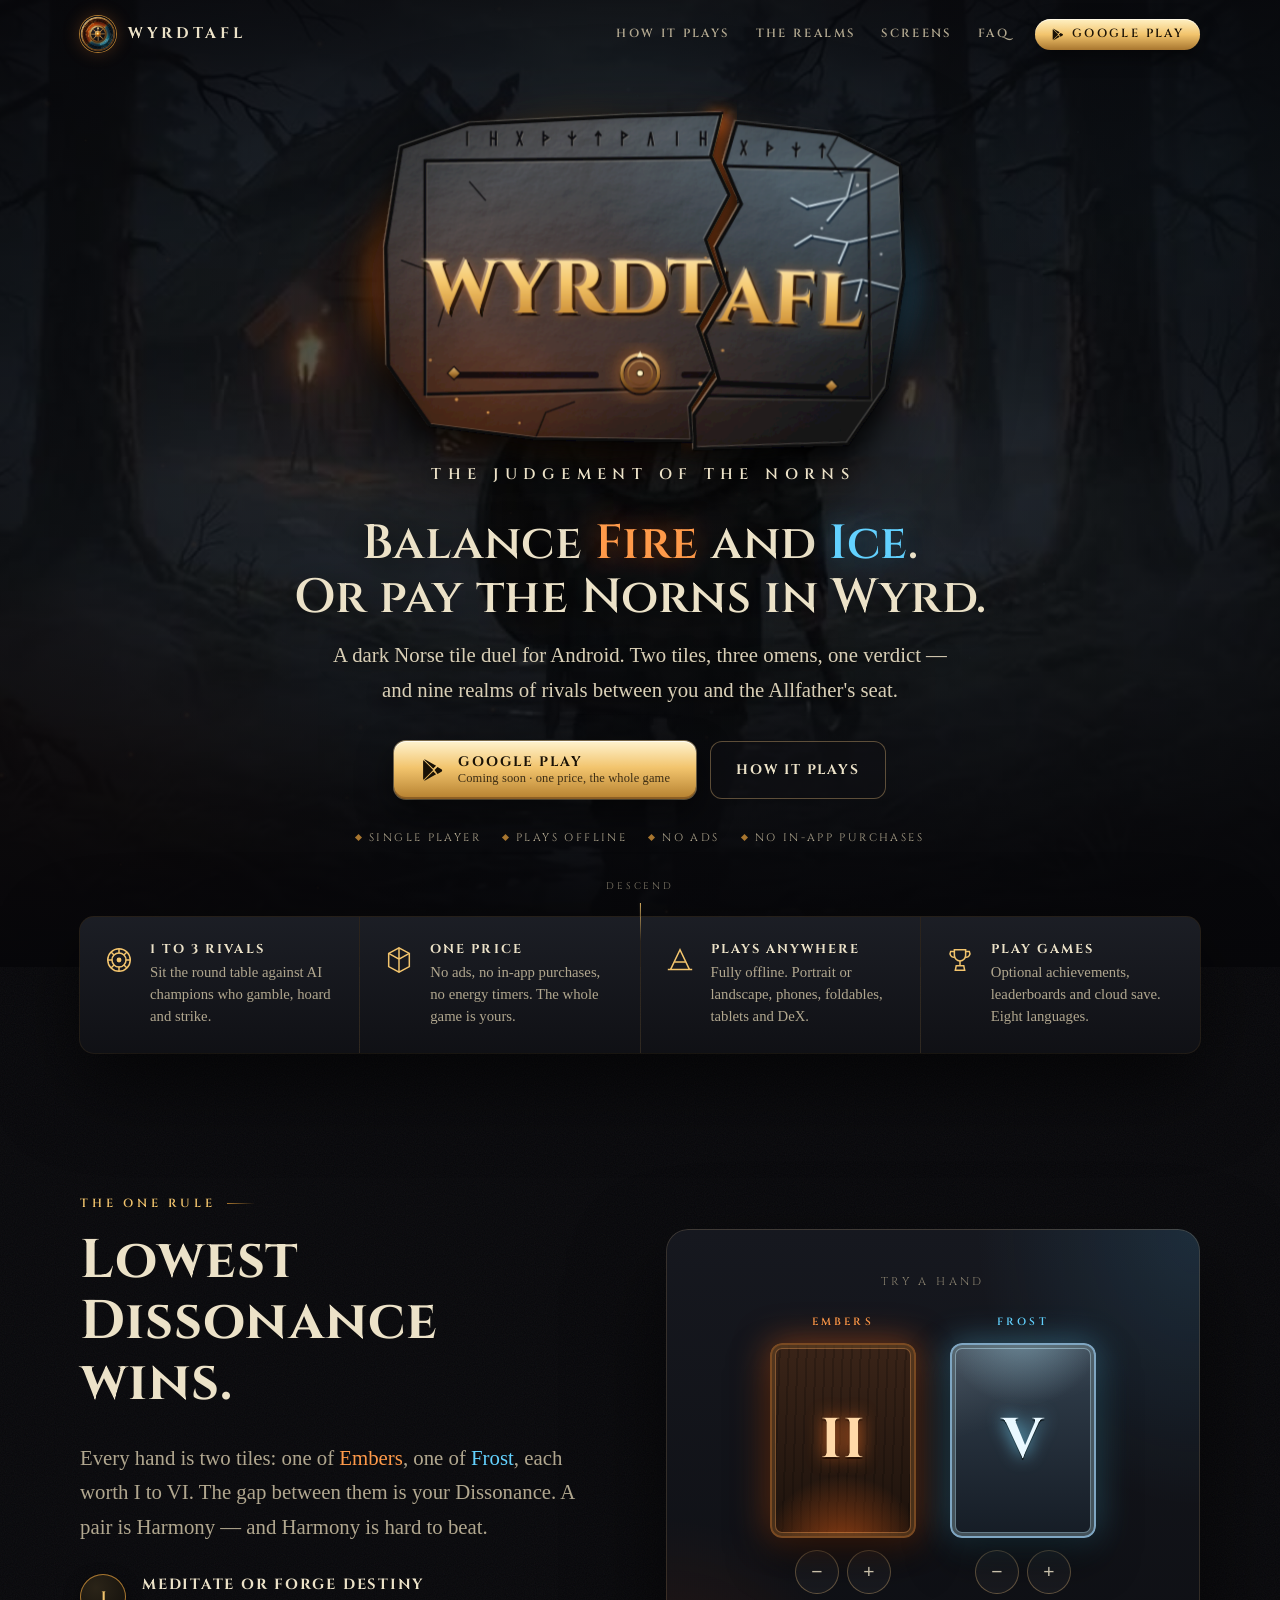
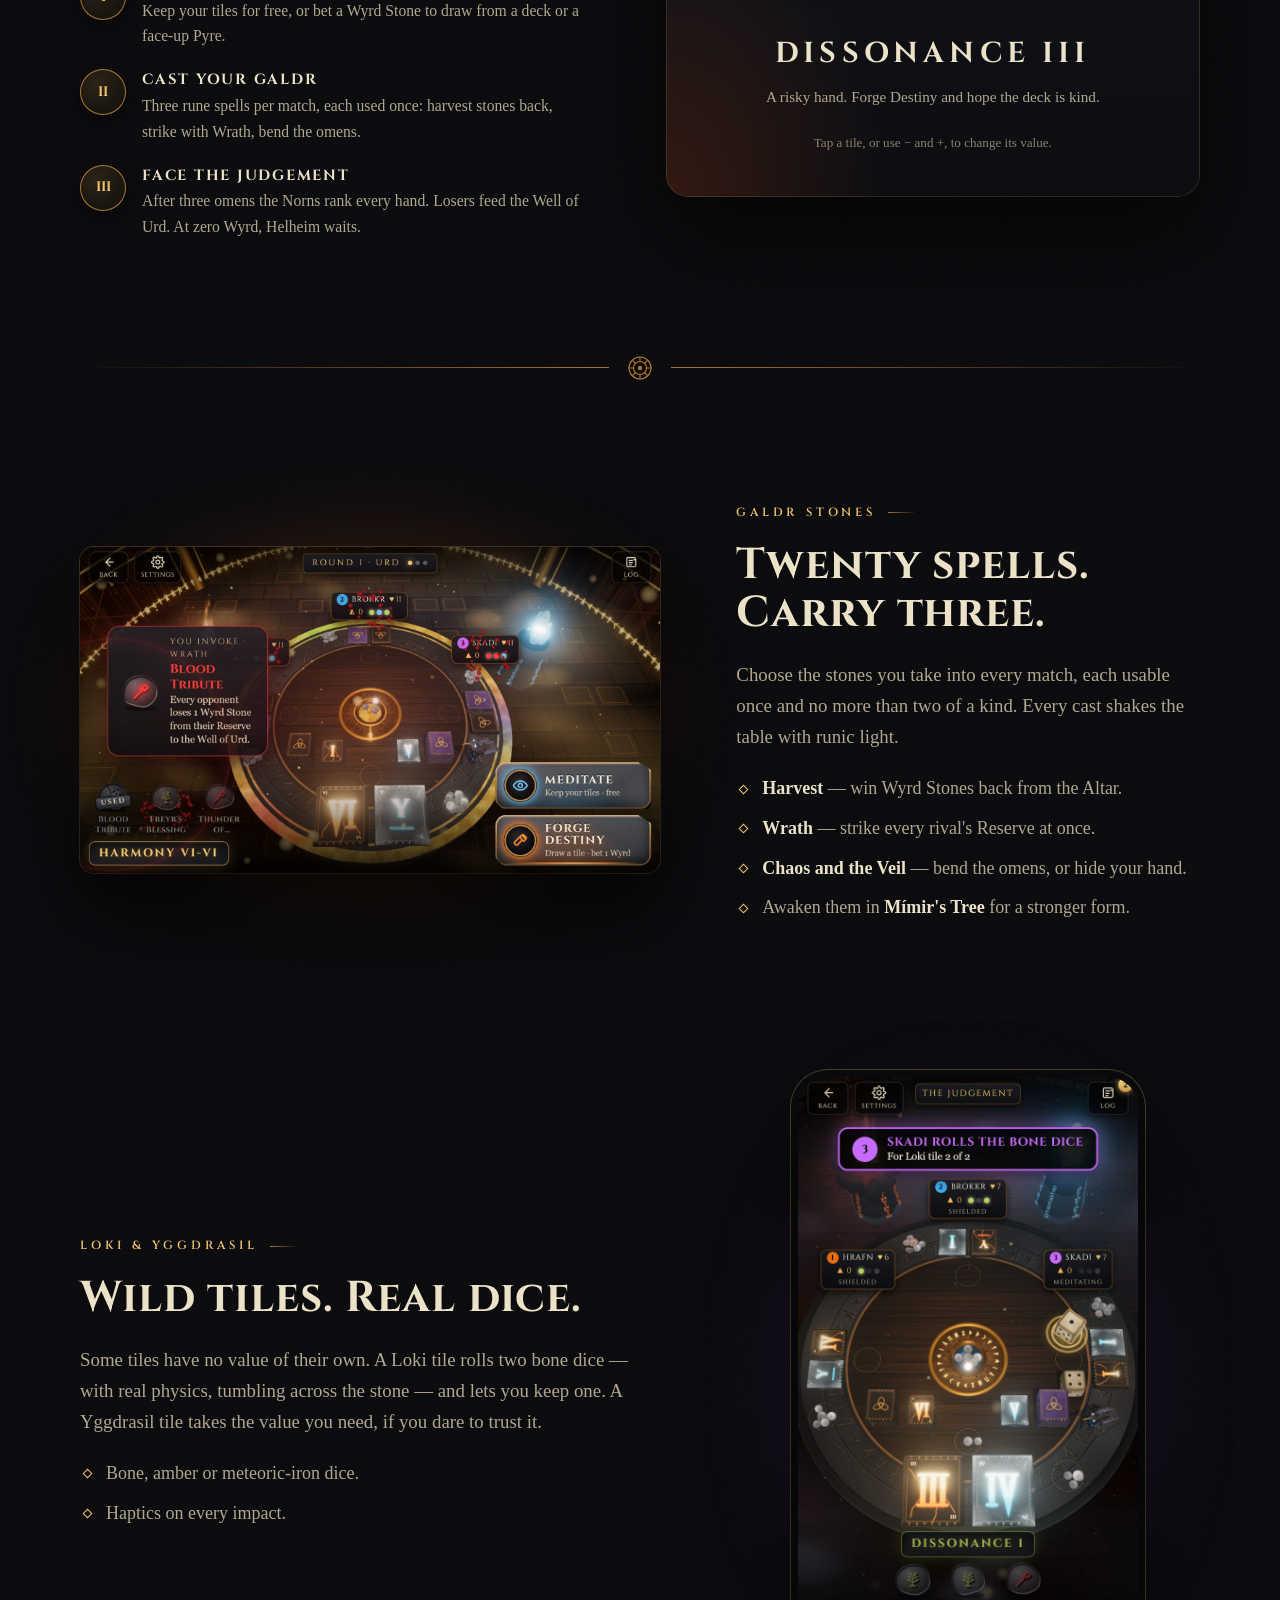
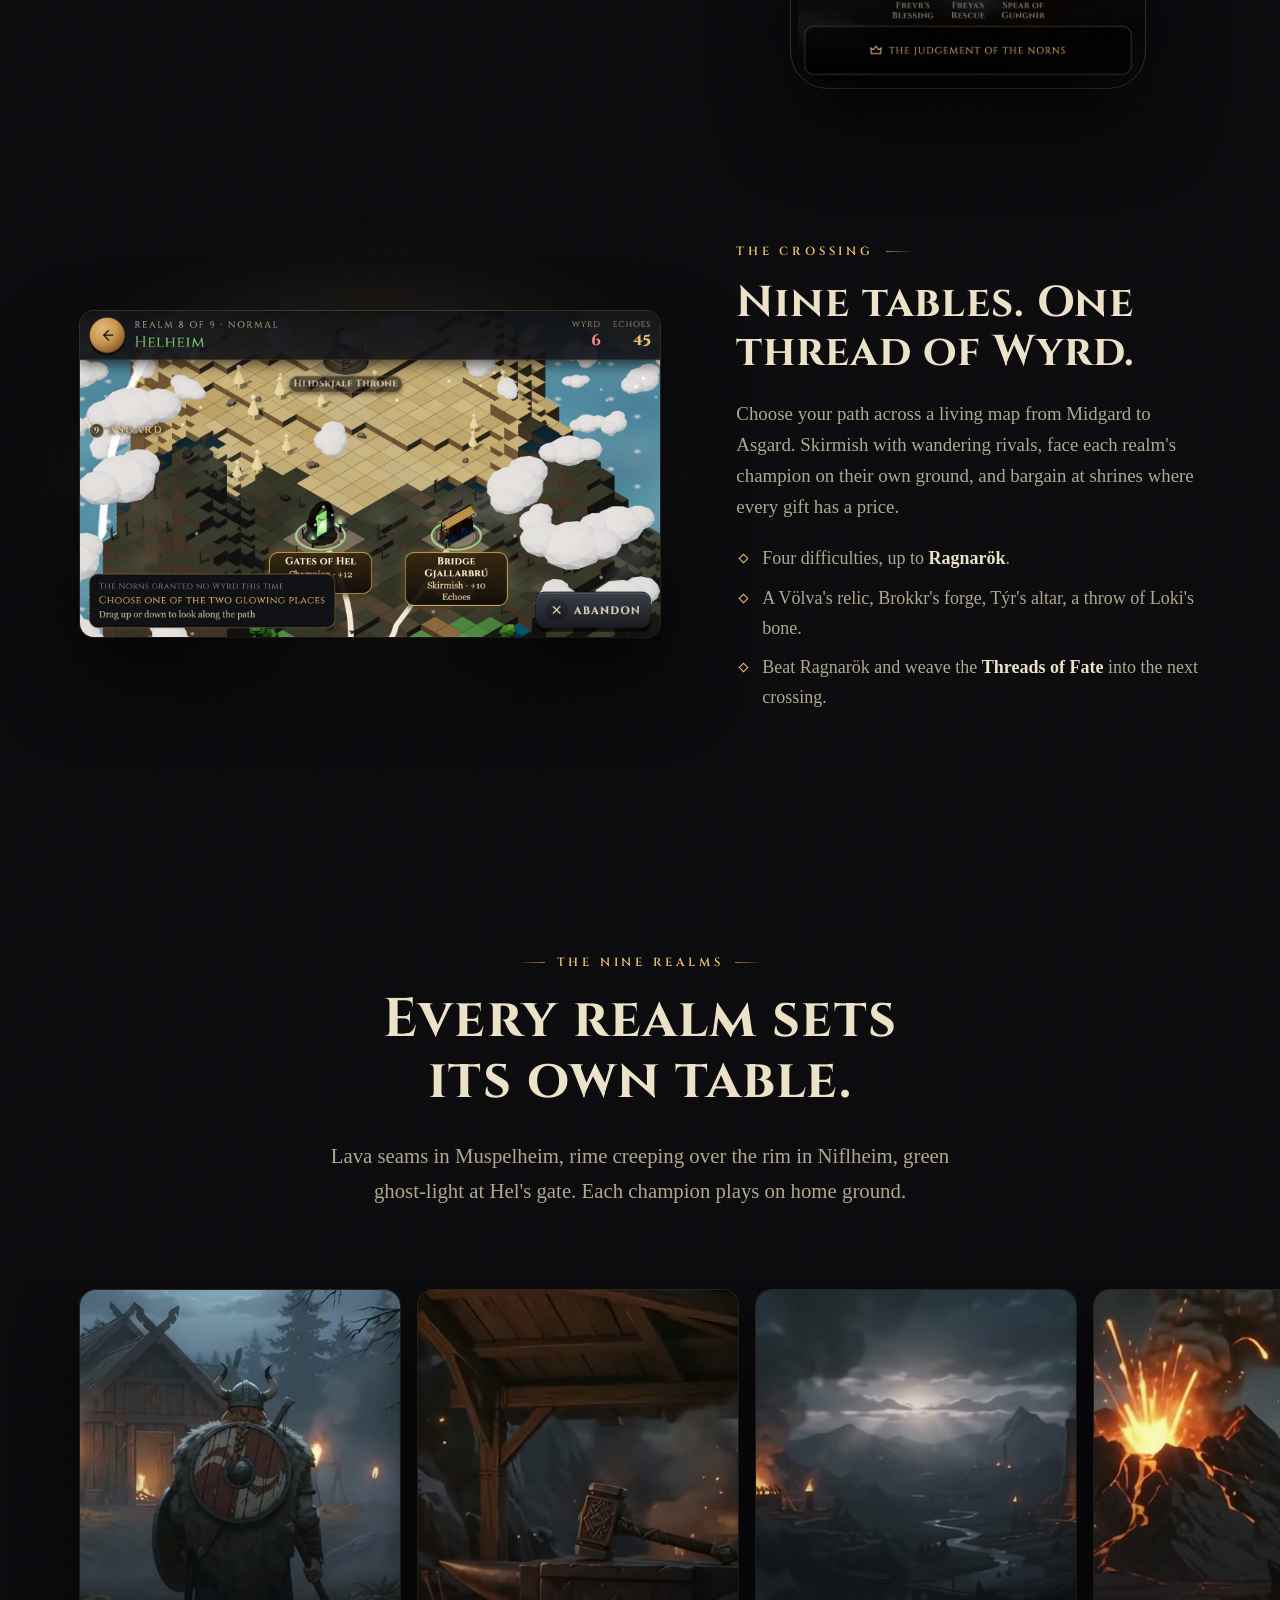
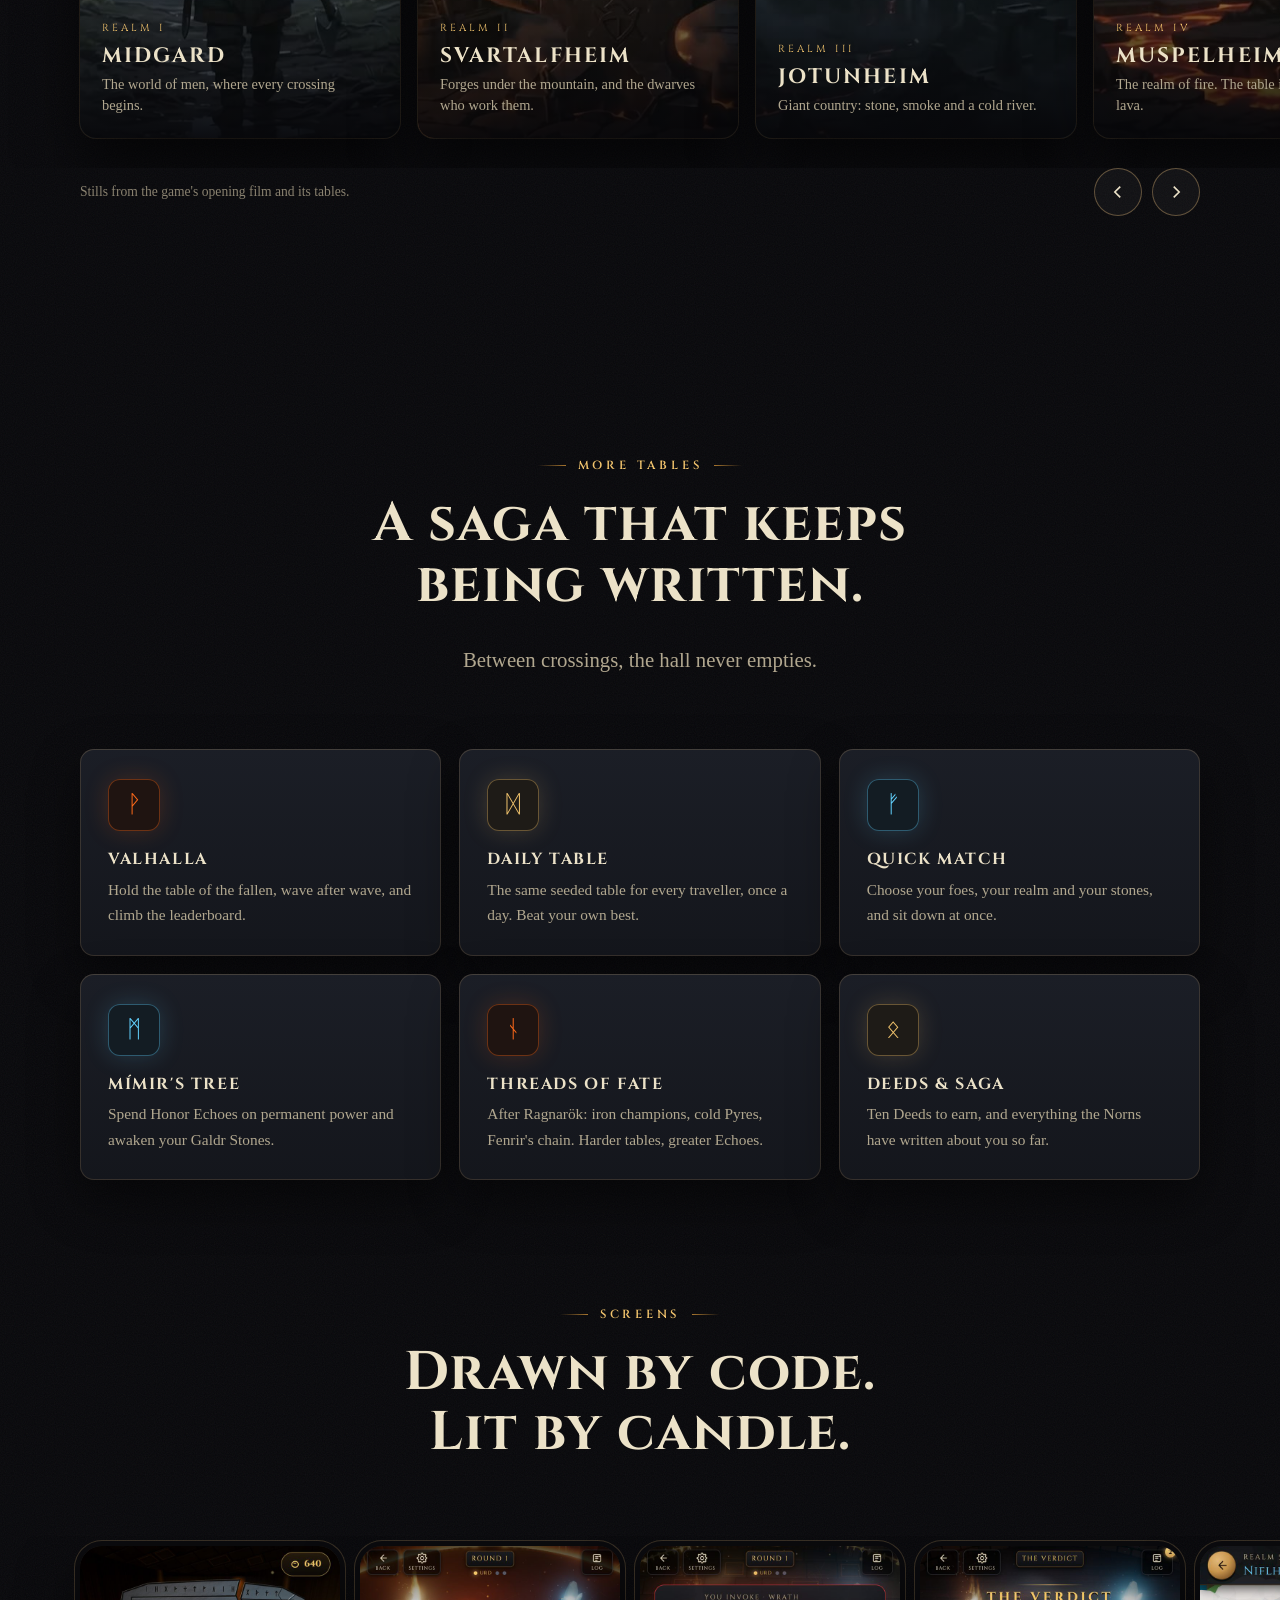
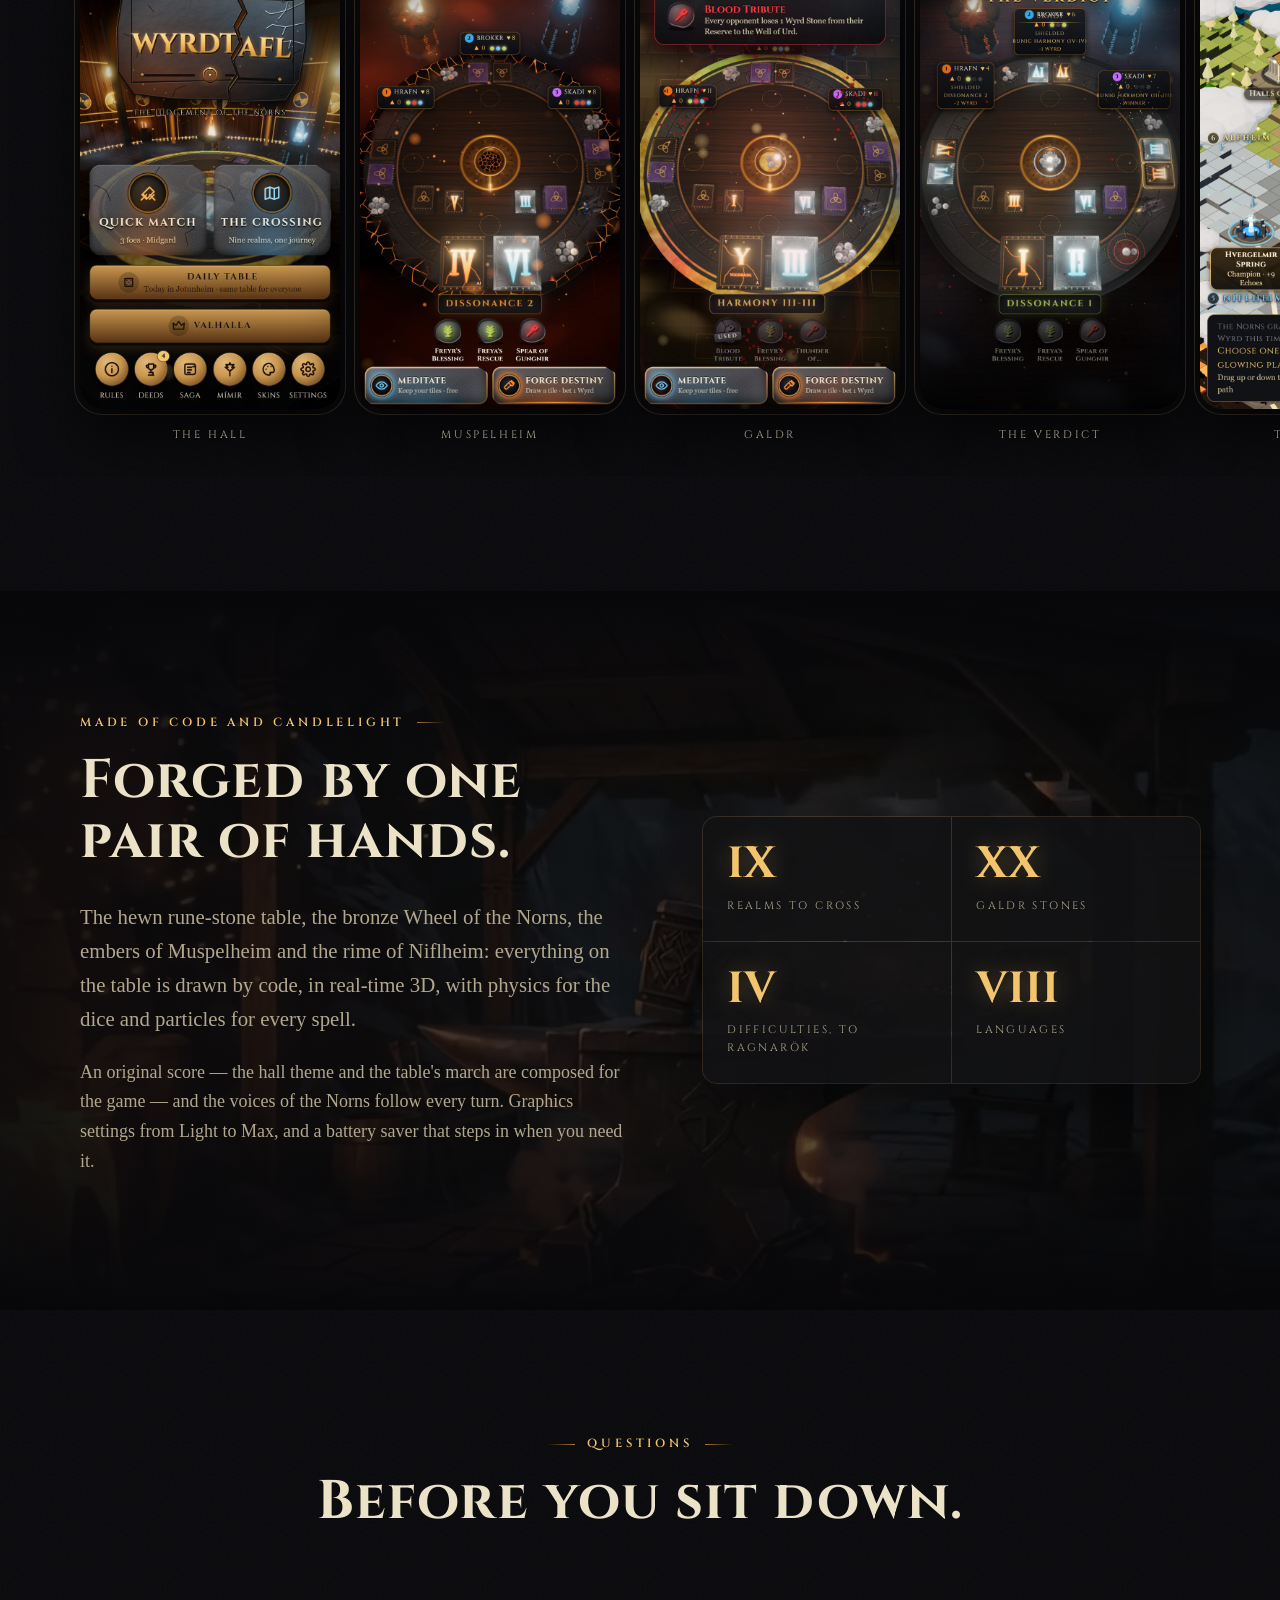
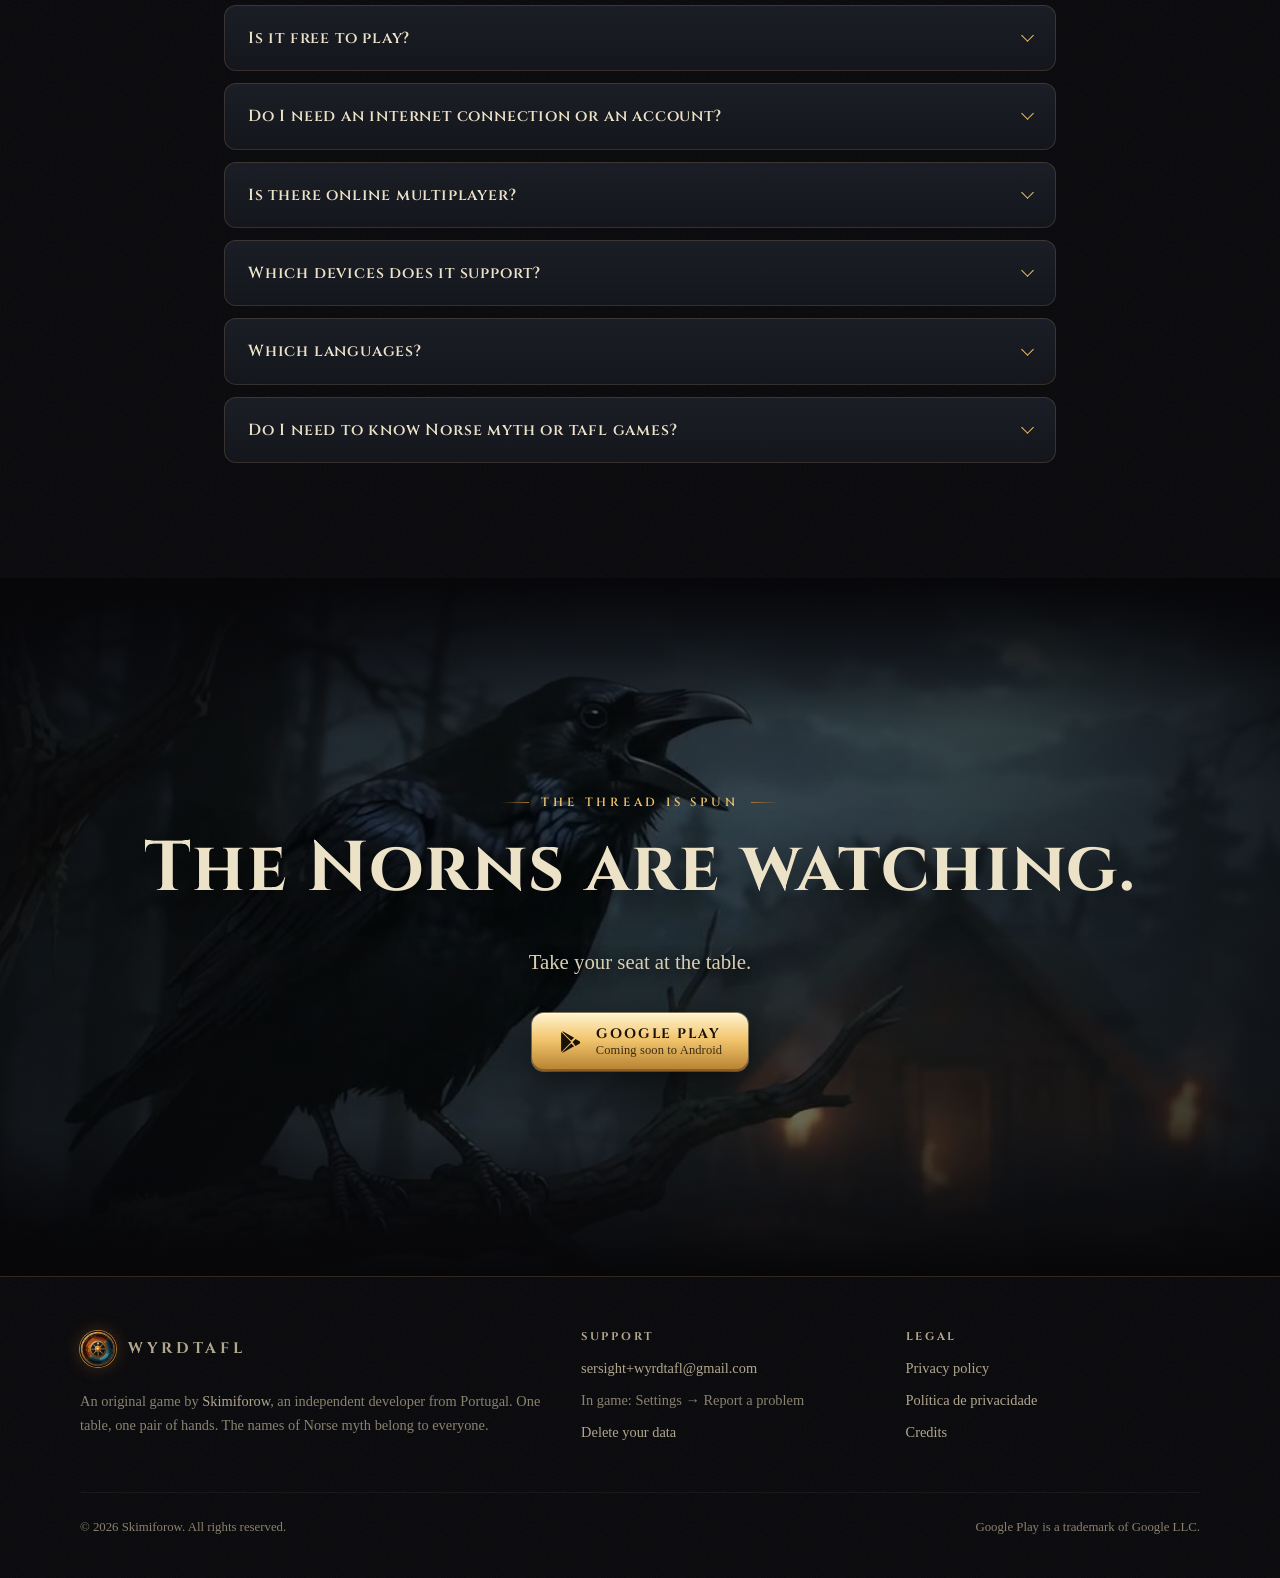
==== commit 6ef19649: "Smoother hero and a proper mobile header - Hero loop re-encoded lighter (960 px / 480 px, Main profi" ====
--- a/index.html
+++ b/index.html
@@ -23,7 +23,7 @@
   <meta name="twitter:card" content="summary_large_image">
 
   <!-- The display face and the hero poster are needed for the first paint. -->
-  <link rel="preload" href="assets/Cinzel[wght].ttf" as="font" type="font/ttf" crossorigin>
+  <link rel="preload" href="assets/Cinzel-Variable.ttf" as="font" type="font/ttf" crossorigin>
   <link rel="stylesheet" href="assets/site.css">
 
   <!-- Structured data so search engines can show the game as a game, not a generic page. -->
@@ -62,7 +62,7 @@
         <a href="#realms">The Realms</a>
         <a href="#screens">Screens</a>
         <a href="#faq">FAQ</a>
-        <a class="nav-cta" href="https://play.google.com/store/apps/details?id=com.wyrdtafl.game" rel="noopener">Google Play</a>
+        <a class="nav-cta" href="https://play.google.com/store/apps/details?id=com.wyrdtafl.game" rel="noopener"><svg viewBox="0 0 24 24" aria-hidden="true"><path fill="currentColor" d="M3.6 2.3 13.2 12 3.6 21.7c-.3-.3-.5-.8-.5-1.3V3.6c0-.5.2-1 .5-1.3zm11 9.7 2.9-2.9 3.9 2.2c1 .6 1 1.9 0 2.5l-3.9 2.2L14.6 12zm-1.4 1.4 2.9 2.9-10.6 6c-.5.3-1 .3-1.5.2L13.2 13.4zM4 1.5c.5-.1 1 0 1.5.2l10.6 6-2.9 2.9L4 1.5z"/></svg><span>Google Play</span></a>
       </nav>
     </header>
   </div>
--- a/assets/site.css
+++ b/assets/site.css
@@ -11,7 +11,7 @@
 
 @font-face {
   font-family: 'Cinzel';
-  src: url('Cinzel[wght].ttf') format('truetype');
+  src: url('Cinzel-Variable.ttf') format('truetype');
   font-weight: 400 900;
   font-display: swap;
 }
@@ -56,6 +56,9 @@
 
   /* Motion: a soft spring-like ease-out used everywhere for consistency. */
   --ease: cubic-bezier(0.22, 1, 0.36, 1);
+
+  /* SVG fractal noise tile used as film grain (see body below). */
+  --grain: url("data:image/svg+xml,%3Csvg xmlns='http://www.w3.org/2000/svg' width='160' height='160'%3E%3Cfilter id='n'%3E%3CfeTurbulence type='fractalNoise' baseFrequency='0.9' numOctaves='2' stitchTiles='stitch'/%3E%3C/filter%3E%3Crect width='100%25' height='100%25' filter='url(%23n)' opacity='0.05'/%3E%3C/svg%3E");
 }
 
 /* ---------- Base ---------- */
@@ -72,16 +75,13 @@
   -webkit-font-smoothing: antialiased;
   text-rendering: optimizeLegibility;
 }
-/* Film grain over the whole page: breaks up banding in the dark gradients
-   and gives the flat blacks a slightly physical, printed feel. */
-body::after {
-  content: '';
-  position: fixed;
-  inset: 0;
-  pointer-events: none;
-  z-index: 100;
-  opacity: 0.05;
-  background-image: url("data:image/svg+xml,%3Csvg xmlns='http://www.w3.org/2000/svg' width='160' height='160'%3E%3Cfilter id='n'%3E%3CfeTurbulence type='fractalNoise' baseFrequency='0.9' numOctaves='2' stitchTiles='stitch'/%3E%3C/filter%3E%3Crect width='100%25' height='100%25' filter='url(%23n)'/%3E%3C/svg%3E");
+/* Film grain: breaks up banding in the dark gradients and gives the flat
+   blacks a printed feel. It lives on the page background (painted once and
+   scrolled), not in a fixed full-screen overlay: an overlay above the hero
+   film would have to be blended again on every video frame. The hero and the
+   cinematic backdrops cover it, which is fine: the film has its own grain. */
+body {
+  background-image: var(--grain);
 }
 img, video { max-width: 100%; display: block; }
 a { color: var(--gold); text-decoration-thickness: 1px; text-underline-offset: 3px; }
@@ -151,11 +151,13 @@
 .site-nav a:hover { color: var(--gold-hi); }
 .site-nav a:hover::after { transform: scaleX(1); }
 .site-nav .nav-cta {
-  color: #1a1206; padding: 9px 16px; border-radius: 999px;
+  display: inline-flex; align-items: center; gap: 8px;
+  color: #1a1206; padding: 9px 16px; border-radius: 999px; line-height: 1;
   background: linear-gradient(180deg, var(--gold-hi), var(--gold) 50%, var(--gold-deep));
   box-shadow: 0 6px 20px rgba(0, 0, 0, 0.45), inset 0 1px 0 rgba(255, 255, 255, 0.6);
 }
 .site-nav .nav-cta::after { display: none; }
+.site-nav .nav-cta svg { width: 13px; height: 13px; flex: none; }
 .site-nav .nav-cta:hover { color: #000; filter: brightness(1.07); }
 
 /* Home page: the header floats over the hero and turns into frosted glass
@@ -170,7 +172,13 @@
 @media (max-width: 720px) {
   /* On phones keep only the brand and the call to action; the page is short enough to scroll. */
   .site-head-bar .site-nav a:not(.nav-cta) { display: none; }
-  .site-head-bar .site-head { flex-wrap: nowrap; }
+  .site-head-bar .site-head { flex-wrap: nowrap; min-height: 60px; }
+  /* A compact pill on phones: it must not compete with the hero's own
+     call to action right below it. */
+  .site-nav .nav-cta { padding: 8px 13px; font-size: 0.62rem; letter-spacing: 0.14em; gap: 6px; }
+  .site-nav .nav-cta svg { width: 11px; height: 11px; }
+  .brand { font-size: 0.82rem; letter-spacing: 0.2em; gap: 10px; }
+  .brand img { width: 30px; height: 30px; }
 }
 
 /* ---------- Buttons ---------- */
@@ -258,6 +266,13 @@
 .hero-facts li { display: inline-flex; align-items: center; gap: 8px; }
 .hero-facts li::before { content: ''; width: 5px; height: 5px; transform: rotate(45deg); background: var(--gold-deep); }
 @keyframes rise { from { opacity: 0; transform: translateY(16px); } }
+@media (max-width: 520px) {
+  /* Phones: the two hero buttons stack at the same width instead of a wide
+     gold slab above a narrower outline button. */
+  .hero-cta { flex-direction: column; align-items: stretch; width: 100%; max-width: 330px; margin: 0 auto; }
+  .hero-cta .btn { min-height: 54px; padding: 10px 20px; }
+  .hero-facts { gap: 6px 16px; font-size: 0.62rem; }
+}
 
 .scroll-cue {
   position: absolute; left: 50%; bottom: 26px; transform: translateX(-50%);
@@ -549,8 +564,8 @@
 
 /* ---------- Article pages (privacy, credits, data deletion) ---------- */
 body:not(.home) {
-  background-image: radial-gradient(ellipse 60% 40% at 0% 0%, rgba(255, 90, 20, 0.08), transparent 70%), radial-gradient(ellipse 50% 40% at 100% 0%, rgba(80, 190, 255, 0.06), transparent 70%);
-  background-repeat: no-repeat;
+  background-image: radial-gradient(ellipse 60% 40% at 0% 0%, rgba(255, 90, 20, 0.08), transparent 70%), radial-gradient(ellipse 50% 40% at 100% 0%, rgba(80, 190, 255, 0.06), transparent 70%), var(--grain);
+  background-repeat: no-repeat, no-repeat, repeat;
 }
 body:not(.home) > header.site-head { max-width: none; padding-left: var(--bleed); padding-right: var(--bleed); border-bottom: 1px solid var(--edge); }
 .article { max-width: 46rem; margin: 0 auto; padding: 40px var(--gutter) 80px; }
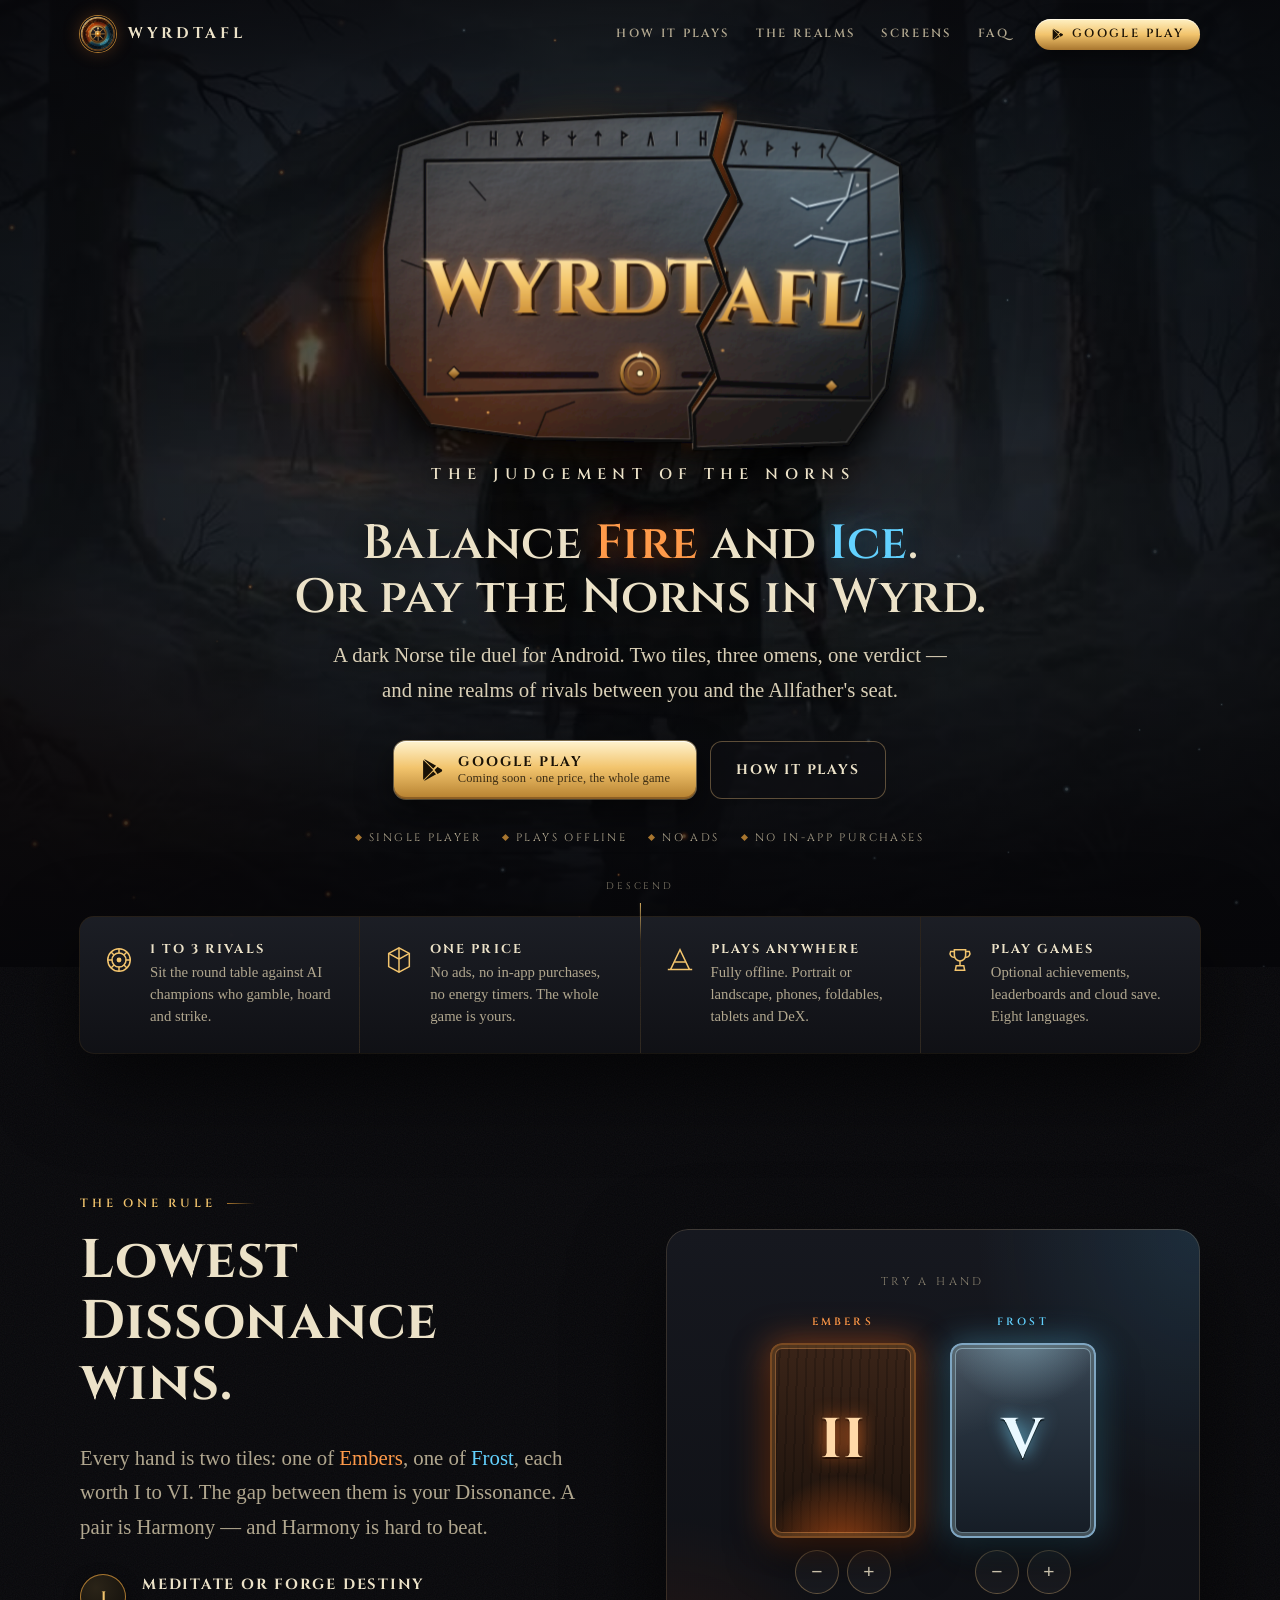
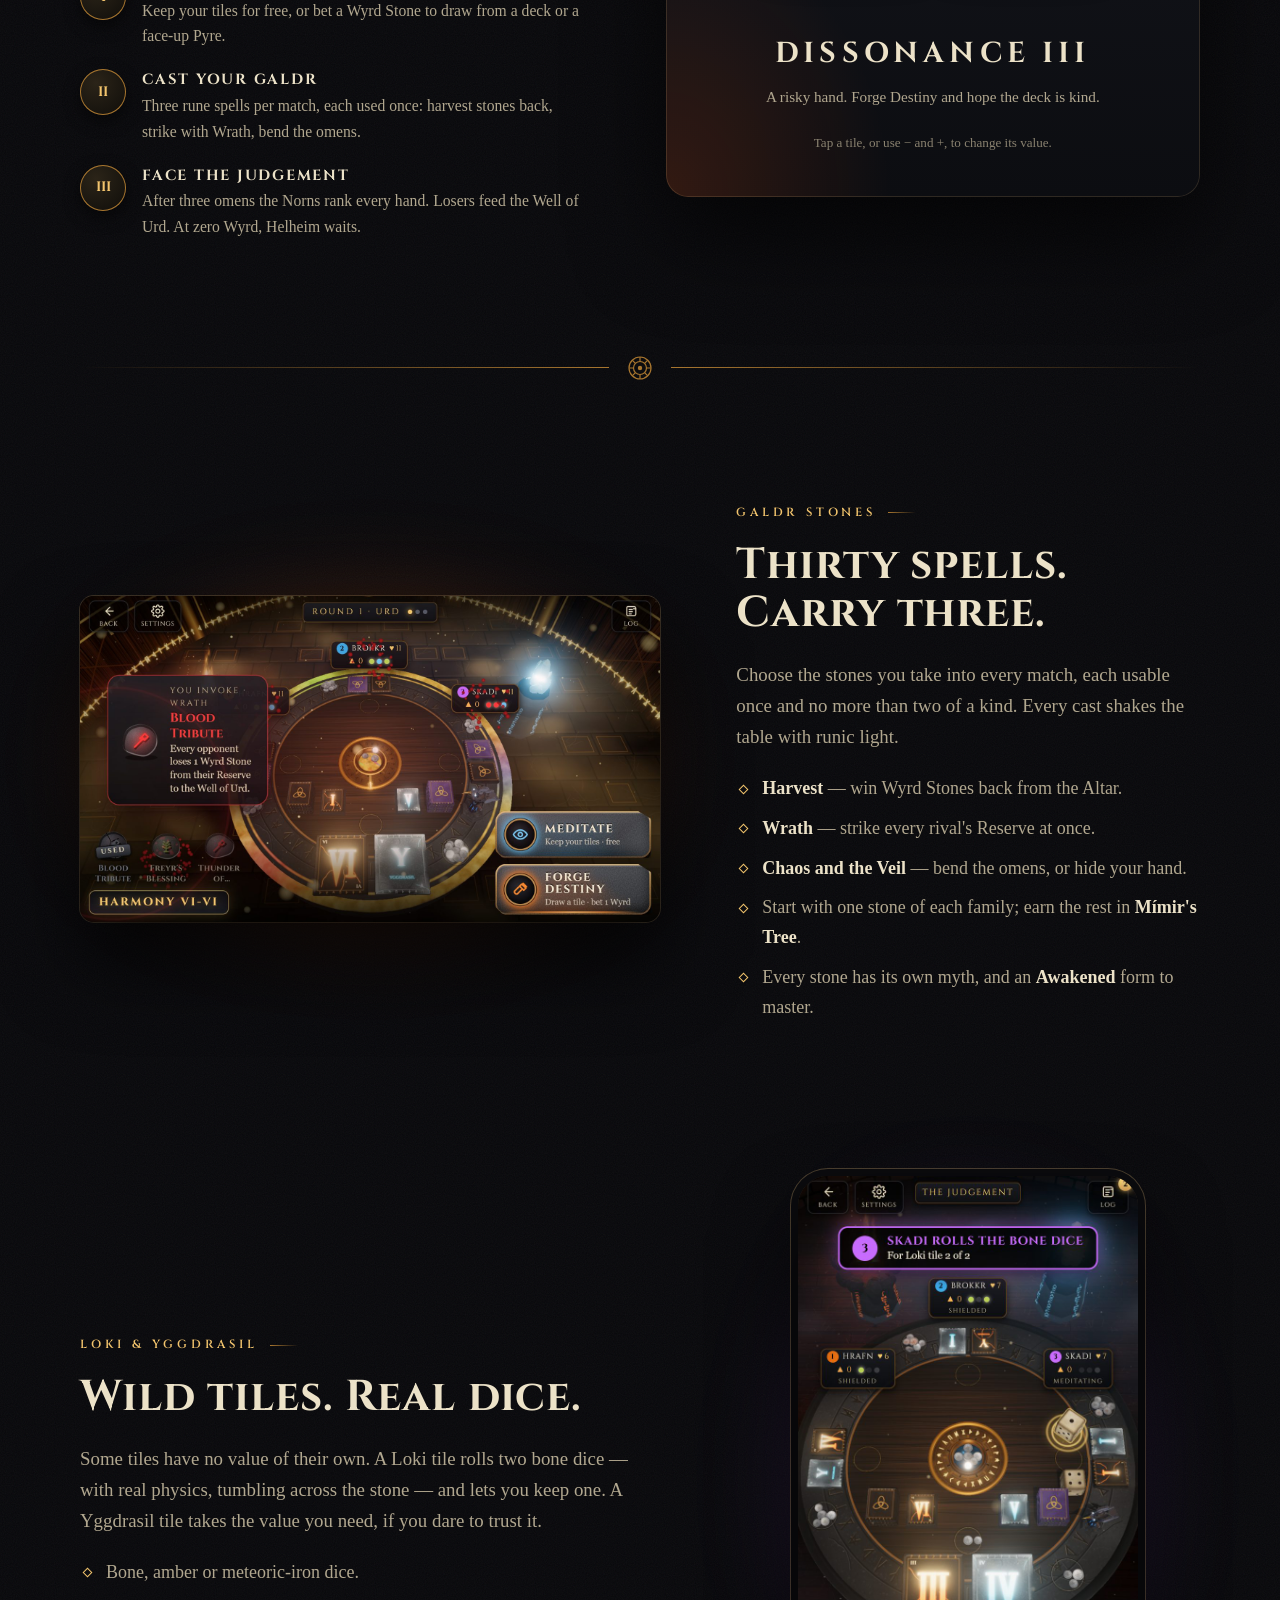
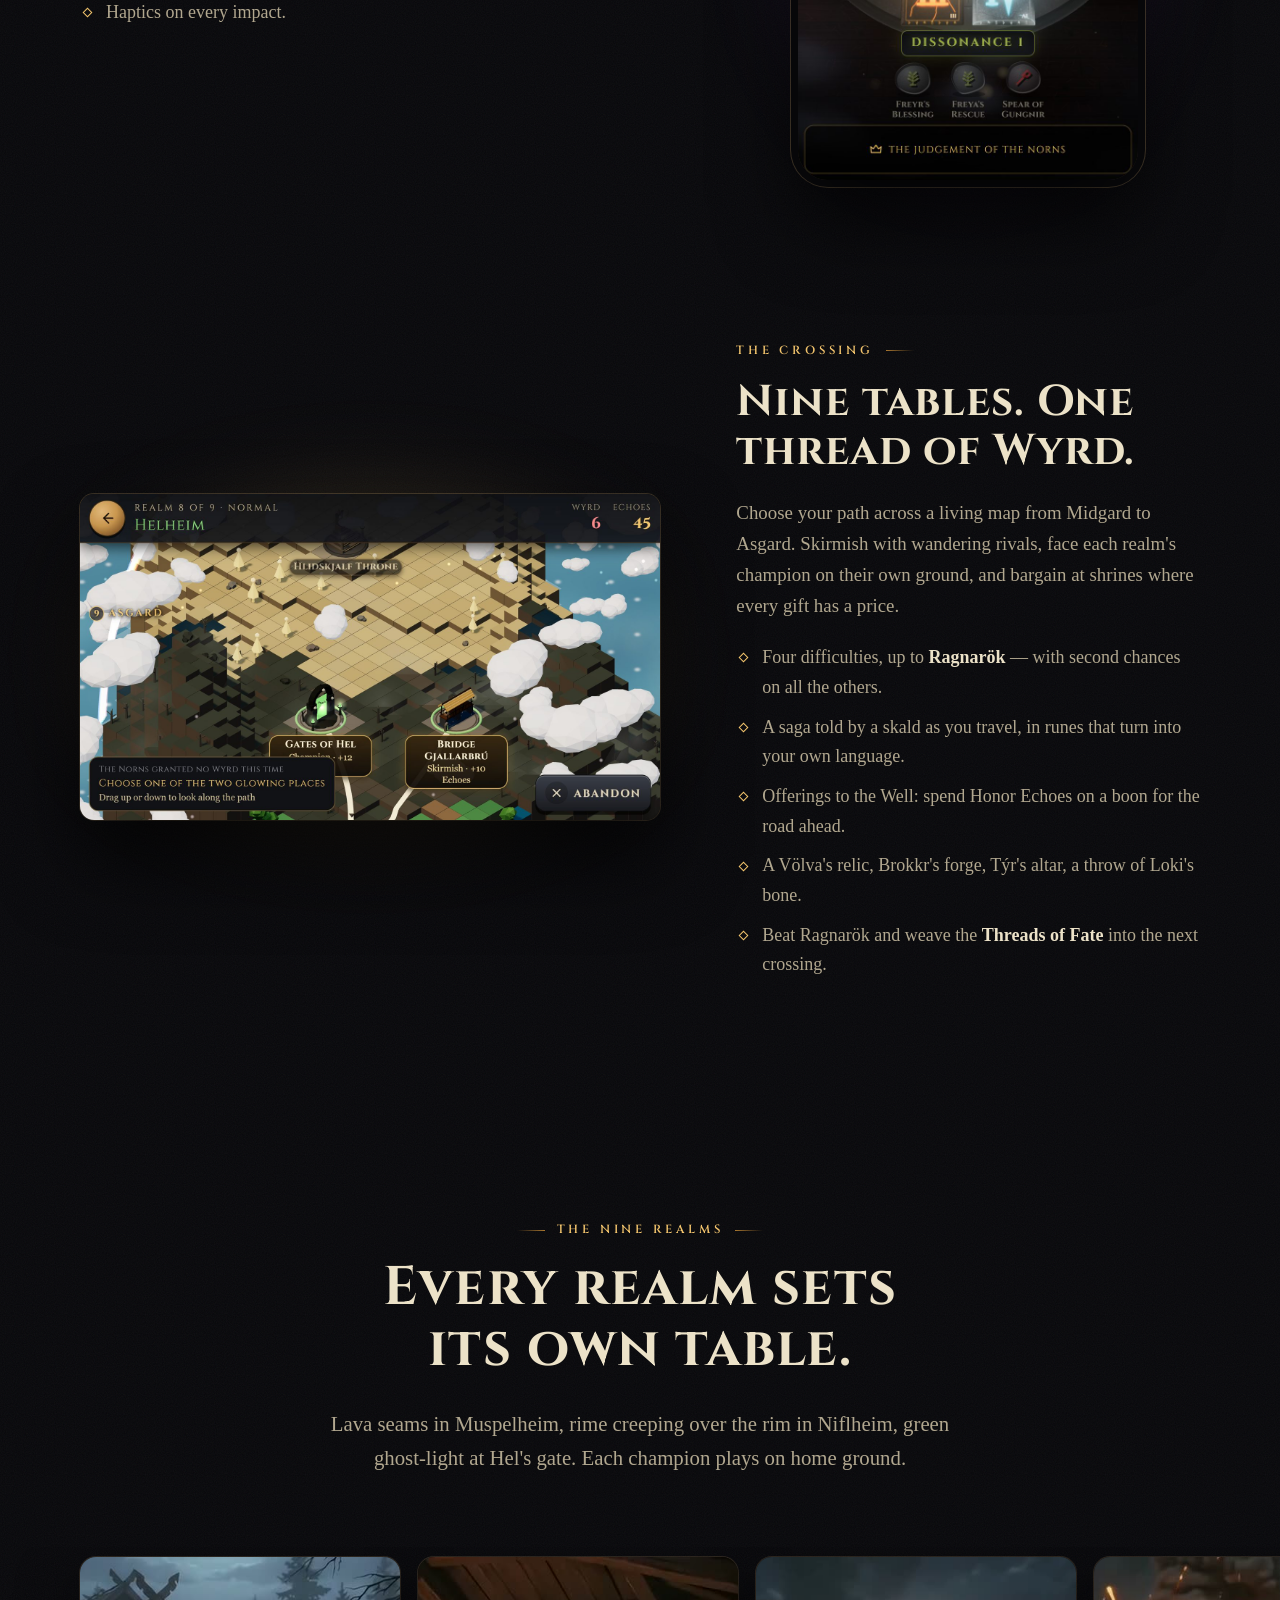
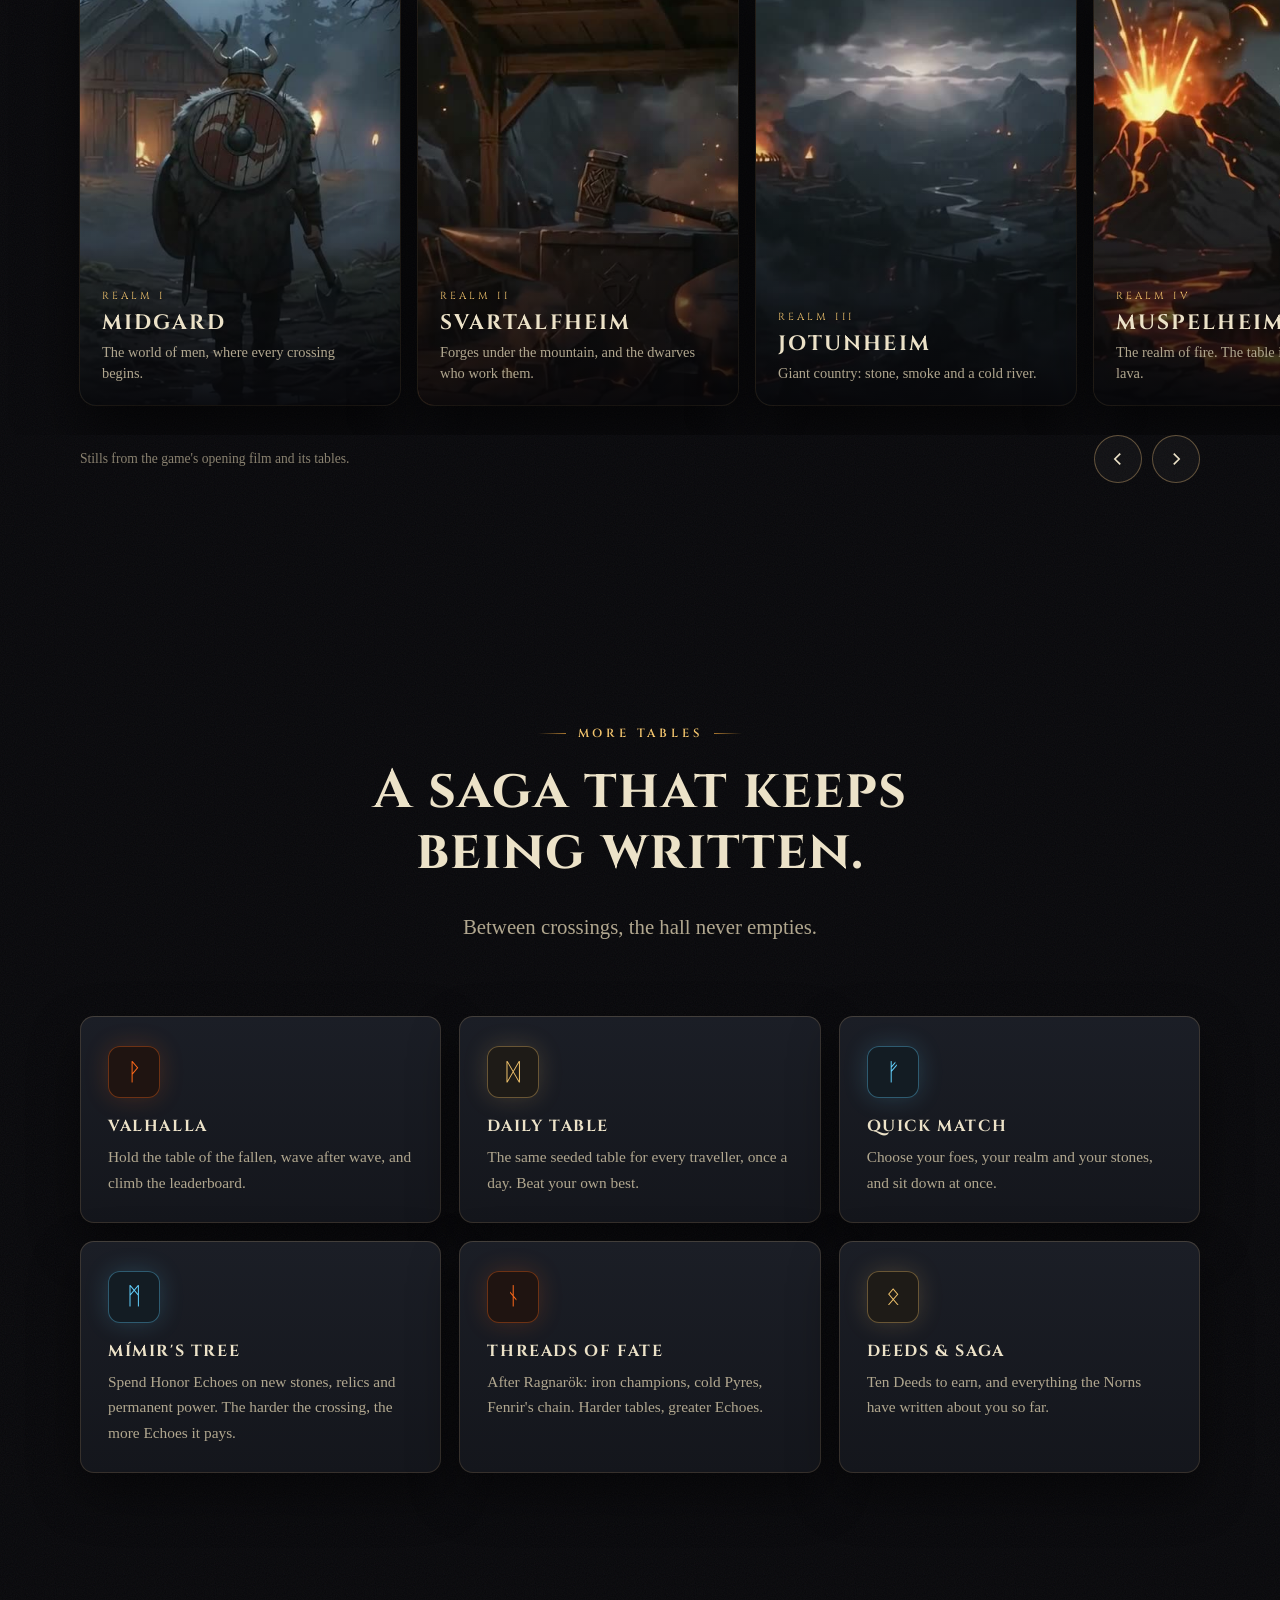
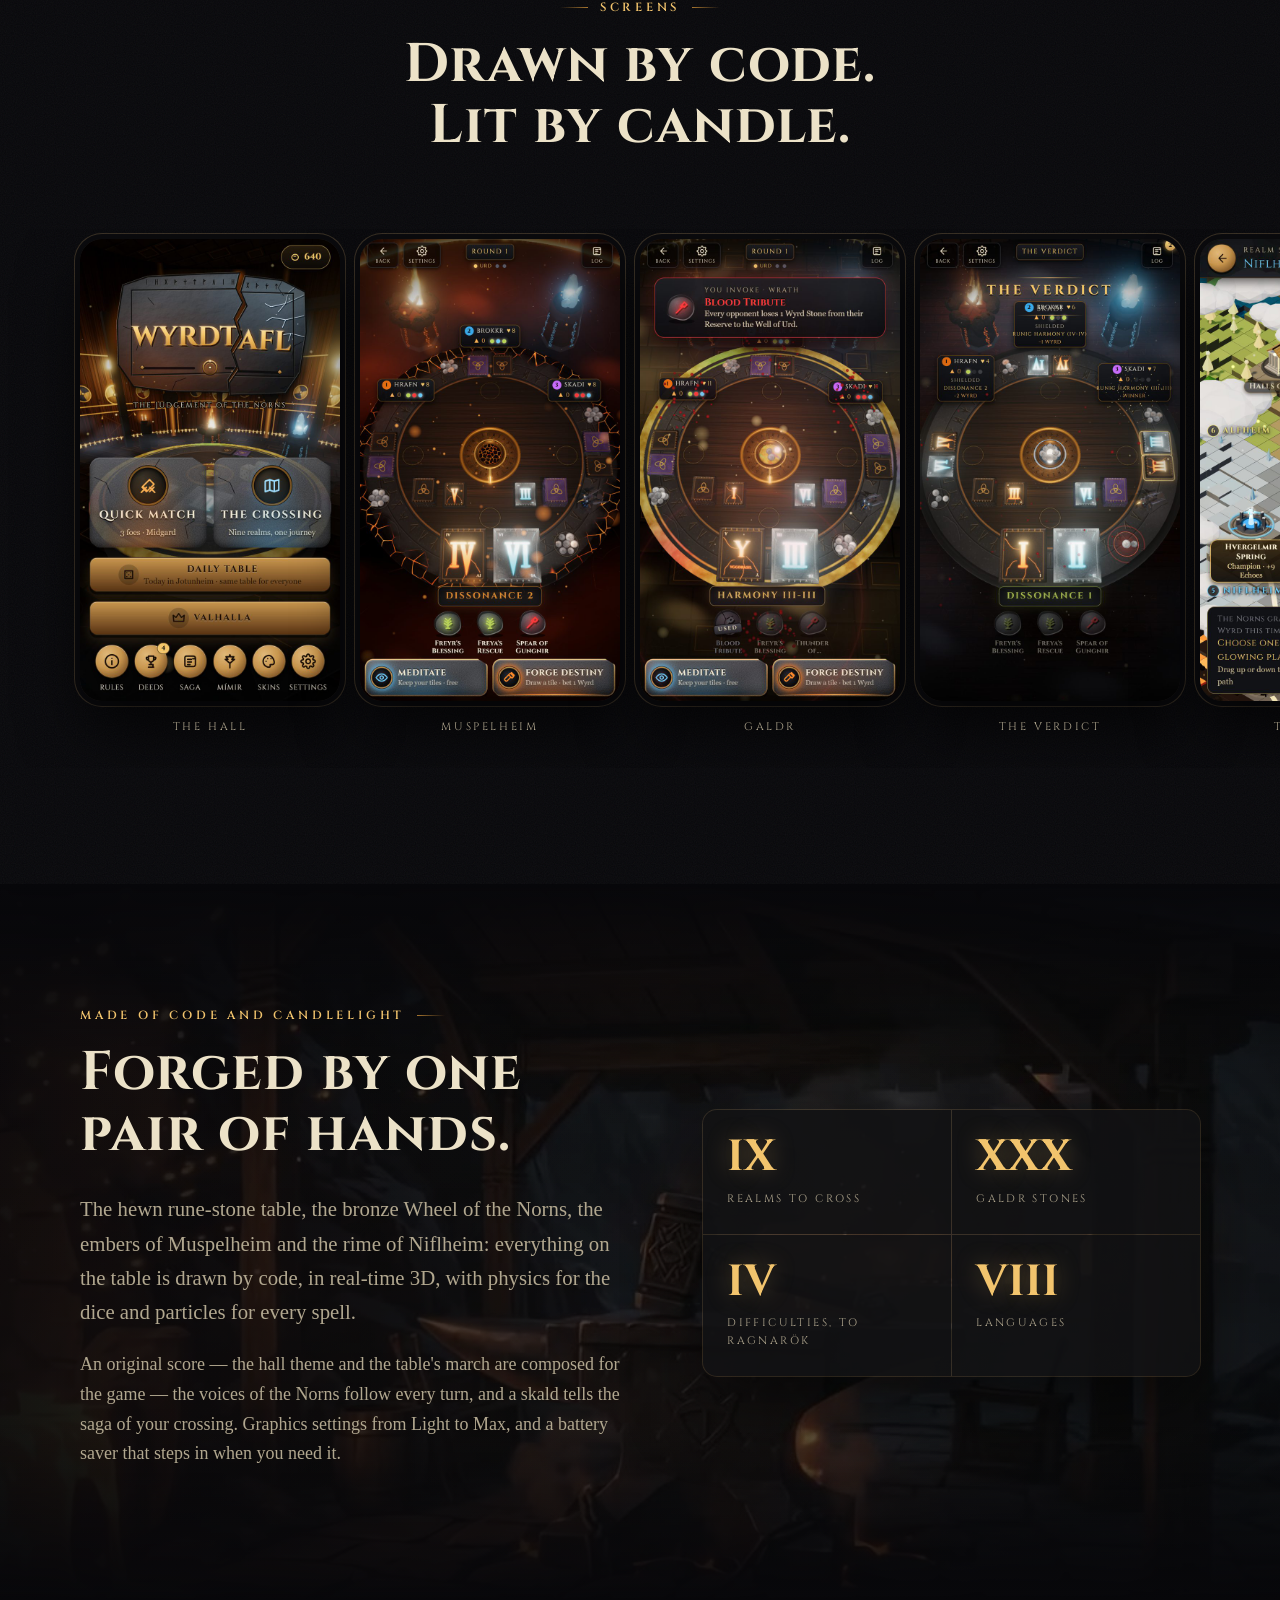
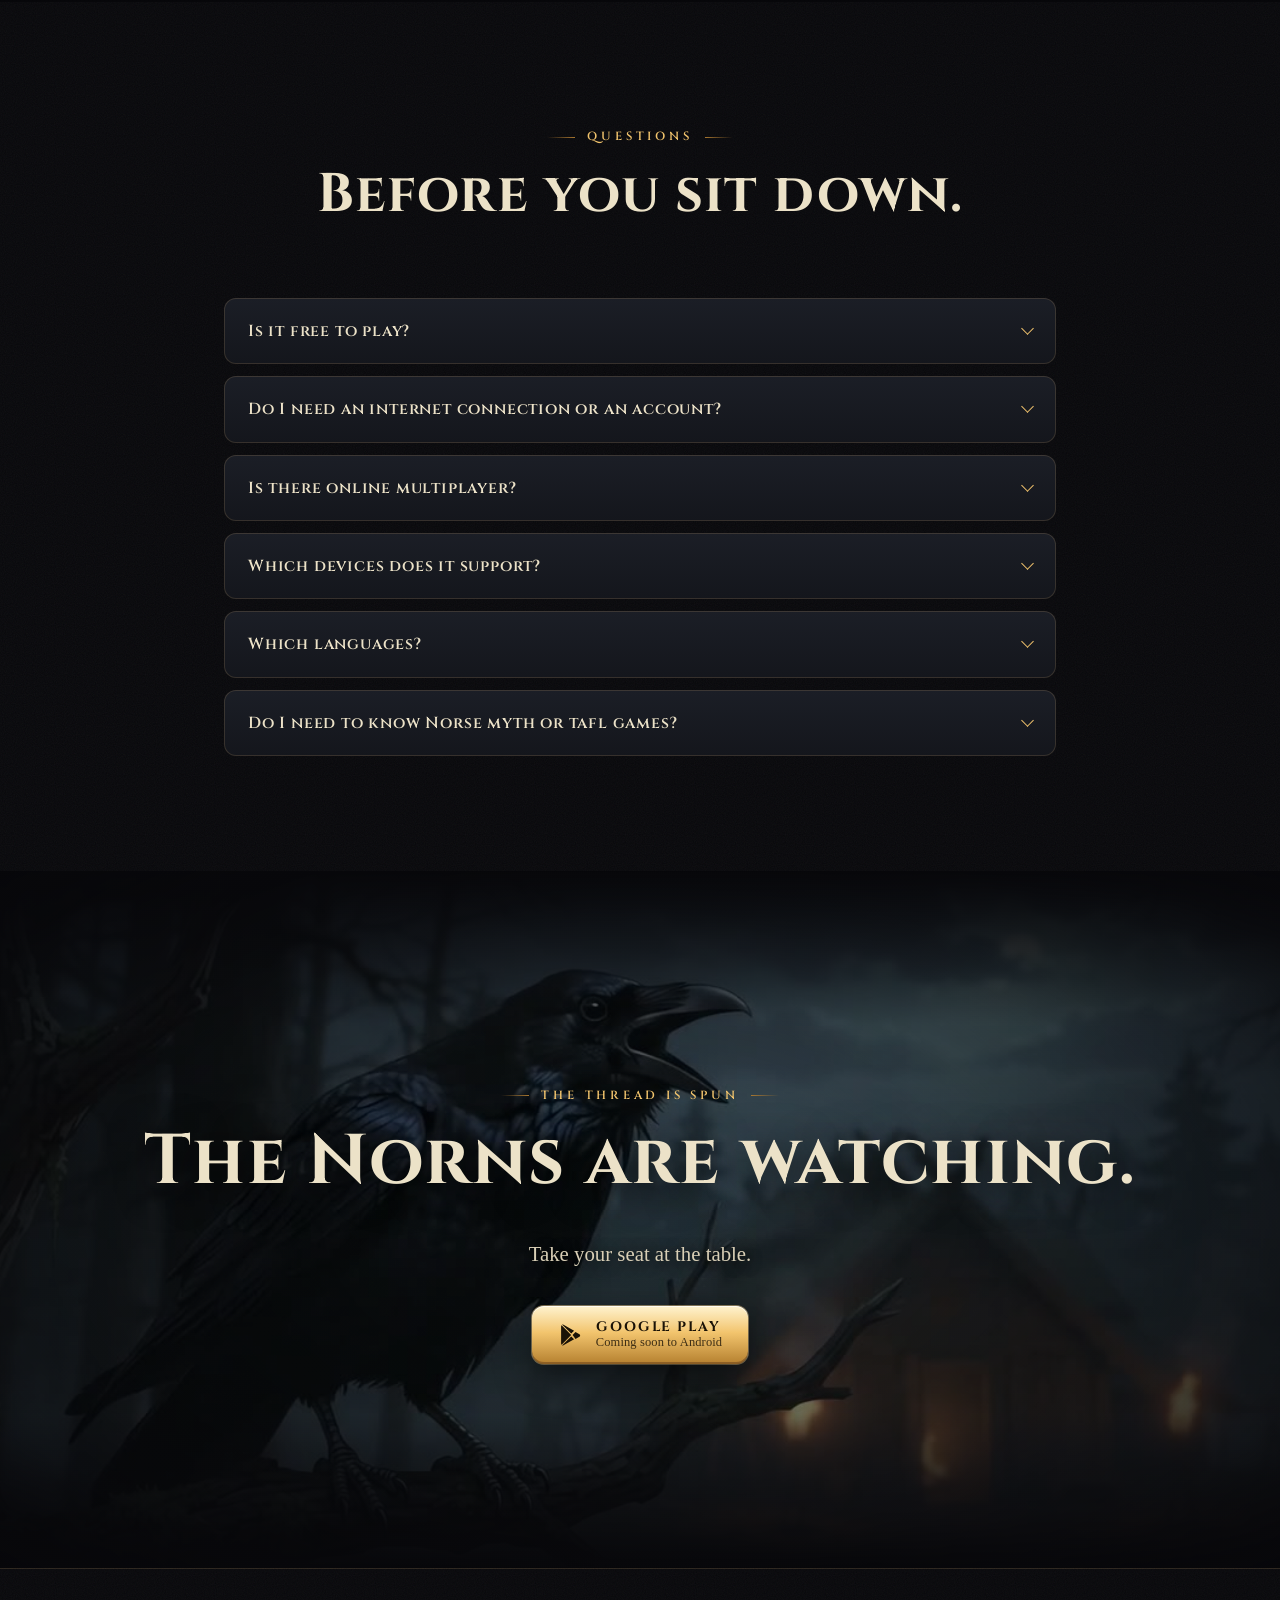
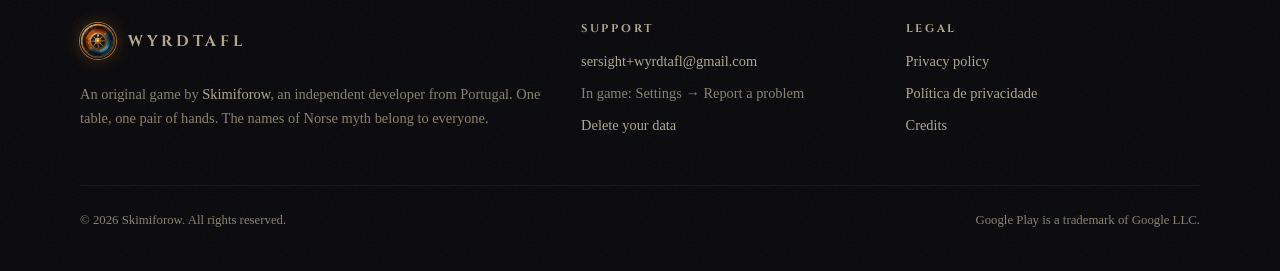
==== commit 56b72f7f: "Thirty stones, the saga of the Crossing, second chances and Offerings Co-Authored-By: Claude Opus 5." ====
--- a/index.html
+++ b/index.html
@@ -284,13 +284,14 @@
           </figure>
           <div class="feature-copy reveal" style="--d:.1s">
             <p class="eyebrow left">Galdr Stones</p>
-            <h2>Twenty spells. Carry three.</h2>
+            <h2>Thirty spells. Carry three.</h2>
             <p class="lead">Choose the stones you take into every match, each usable once and no more than two of a kind. Every cast shakes the table with runic light.</p>
             <ul class="feature-list">
               <li><strong>Harvest</strong> — win Wyrd Stones back from the Altar.</li>
               <li><strong>Wrath</strong> — strike every rival's Reserve at once.</li>
               <li><strong>Chaos and the Veil</strong> — bend the omens, or hide your hand.</li>
-              <li>Awaken them in <strong>Mímir's Tree</strong> for a stronger form.</li>
+              <li>Start with one stone of each family; earn the rest in <strong>Mímir's Tree</strong>.</li>
+              <li>Every stone has its own myth, and an <strong>Awakened</strong> form to master.</li>
             </ul>
           </div>
         </article>
@@ -319,7 +320,9 @@
             <h2>Nine tables. One thread of Wyrd.</h2>
             <p class="lead">Choose your path across a living map from Midgard to Asgard. Skirmish with wandering rivals, face each realm's champion on their own ground, and bargain at shrines where every gift has a price.</p>
             <ul class="feature-list">
-              <li>Four difficulties, up to <strong>Ragnarök</strong>.</li>
+              <li>Four difficulties, up to <strong>Ragnarök</strong> — with second chances on all the others.</li>
+              <li>A saga told by a skald as you travel, in runes that turn into your own language.</li>
+              <li>Offerings to the Well: spend Honor Echoes on a boon for the road ahead.</li>
               <li>A Völva's relic, Brokkr's forge, Týr's altar, a throw of Loki's bone.</li>
               <li>Beat Ragnarök and weave the <strong>Threads of Fate</strong> into the next crossing.</li>
             </ul>
@@ -367,7 +370,7 @@
           <article class="mode ember reveal"><div class="rune" aria-hidden="true">ᚹ</div><h3>Valhalla</h3><p>Hold the table of the fallen, wave after wave, and climb the leaderboard.</p></article>
           <article class="mode gold reveal" style="--d:.06s"><div class="rune" aria-hidden="true">ᛞ</div><h3>Daily Table</h3><p>The same seeded table for every traveller, once a day. Beat your own best.</p></article>
           <article class="mode frost reveal" style="--d:.12s"><div class="rune" aria-hidden="true">ᚠ</div><h3>Quick Match</h3><p>Choose your foes, your realm and your stones, and sit down at once.</p></article>
-          <article class="mode frost reveal"><div class="rune" aria-hidden="true">ᛗ</div><h3>Mímir's Tree</h3><p>Spend Honor Echoes on permanent power and awaken your Galdr Stones.</p></article>
+          <article class="mode frost reveal"><div class="rune" aria-hidden="true">ᛗ</div><h3>Mímir's Tree</h3><p>Spend Honor Echoes on new stones, relics and permanent power. The harder the crossing, the more Echoes it pays.</p></article>
           <article class="mode ember reveal" style="--d:.06s"><div class="rune" aria-hidden="true">ᚾ</div><h3>Threads of Fate</h3><p>After Ragnarök: iron champions, cold Pyres, Fenrir's chain. Harder tables, greater Echoes.</p></article>
           <article class="mode gold reveal" style="--d:.12s"><div class="rune" aria-hidden="true">ᛟ</div><h3>Deeds &amp; Saga</h3><p>Ten Deeds to earn, and everything the Norns have written about you so far.</p></article>
         </div>
@@ -400,11 +403,11 @@
           <p class="eyebrow left">Made of code and candlelight</p>
           <h2 id="craft-title">Forged by one pair of hands.</h2>
           <p class="lead">The hewn rune-stone table, the bronze Wheel of the Norns, the embers of Muspelheim and the rime of Niflheim: everything on the table is drawn by code, in real-time 3D, with physics for the dice and particles for every spell.</p>
-          <p class="muted">An original score — the hall theme and the table's march are composed for the game — and the voices of the Norns follow every turn. Graphics settings from Light to Max, and a battery saver that steps in when you need it.</p>
+          <p class="muted">An original score — the hall theme and the table's march are composed for the game — the voices of the Norns follow every turn, and a skald tells the saga of your crossing. Graphics settings from Light to Max, and a battery saver that steps in when you need it.</p>
         </div>
         <div class="stats reveal" style="--d:.1s">
           <div class="stat"><b>IX</b><span>Realms to cross</span></div>
-          <div class="stat"><b>XX</b><span>Galdr Stones</span></div>
+          <div class="stat"><b>XXX</b><span>Galdr Stones</span></div>
           <div class="stat"><b>IV</b><span>Difficulties, to Ragnarök</span></div>
           <div class="stat"><b>VIII</b><span>Languages</span></div>
         </div>
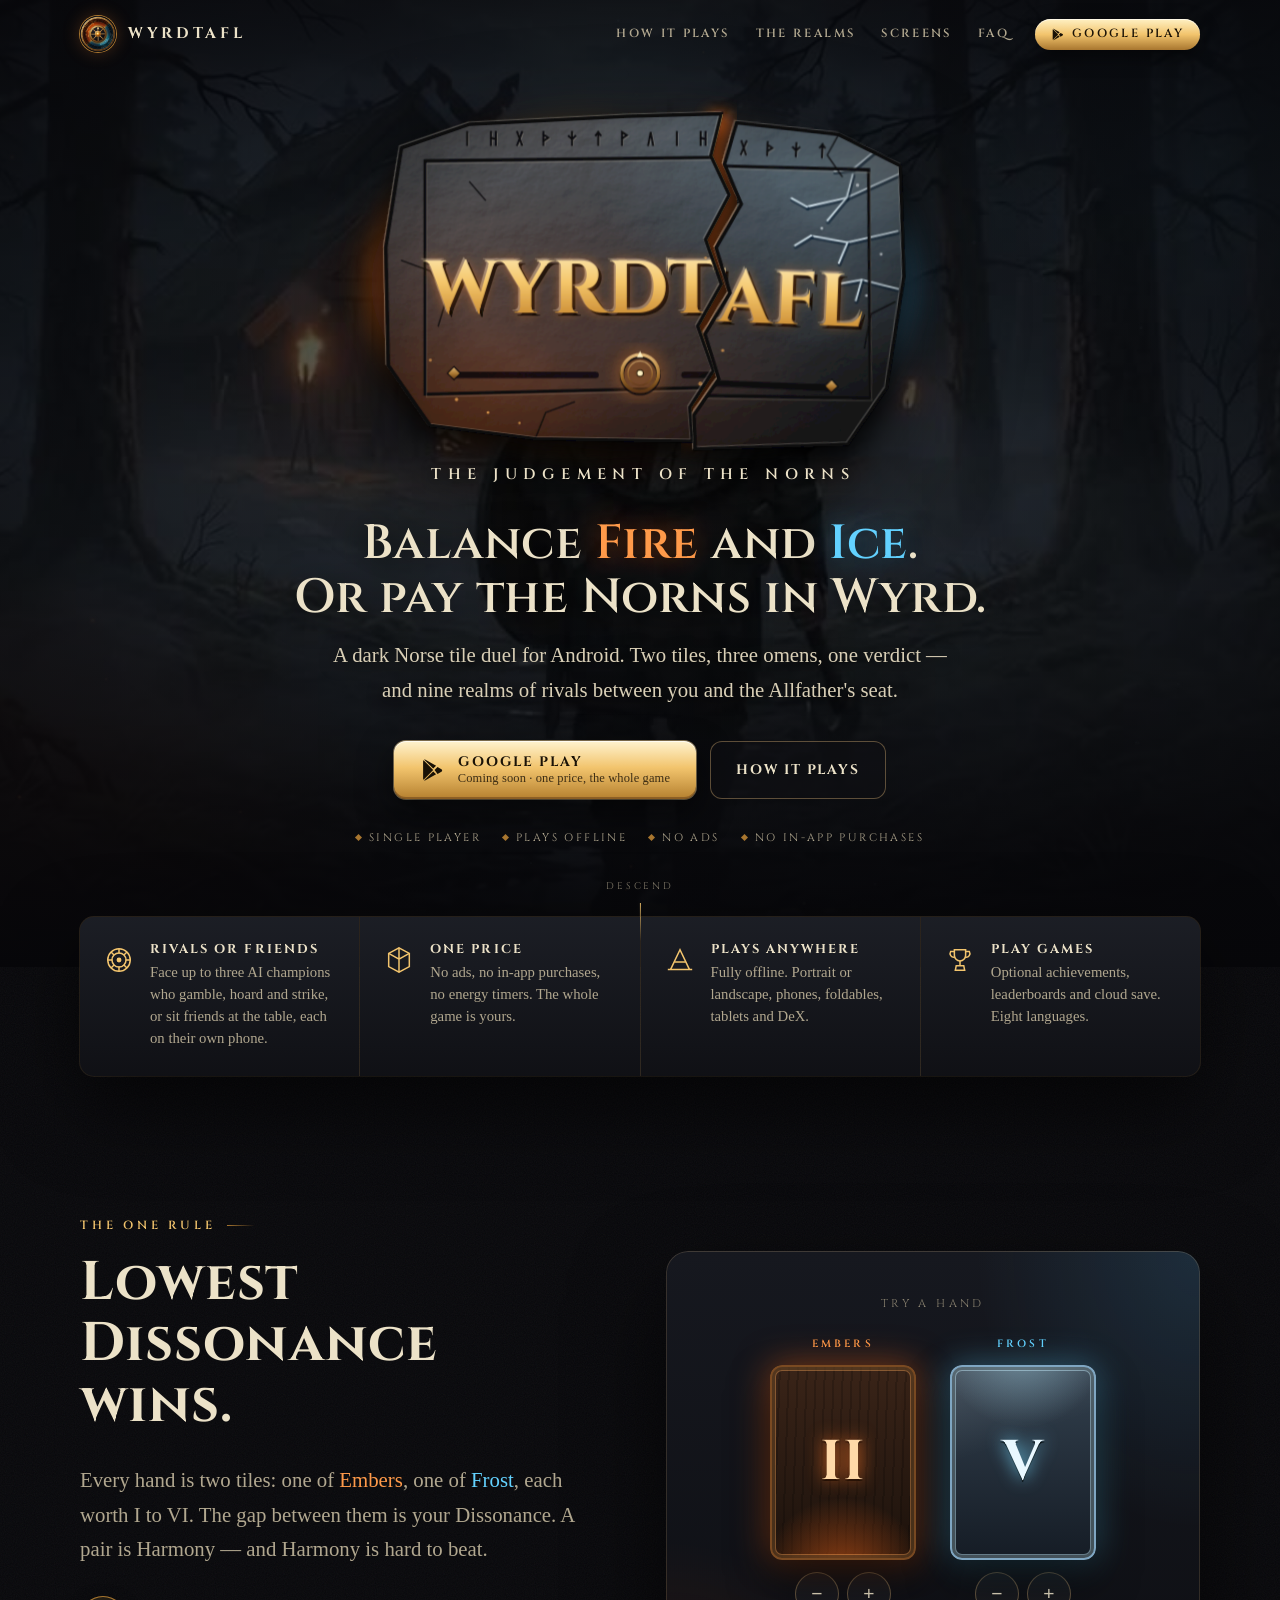
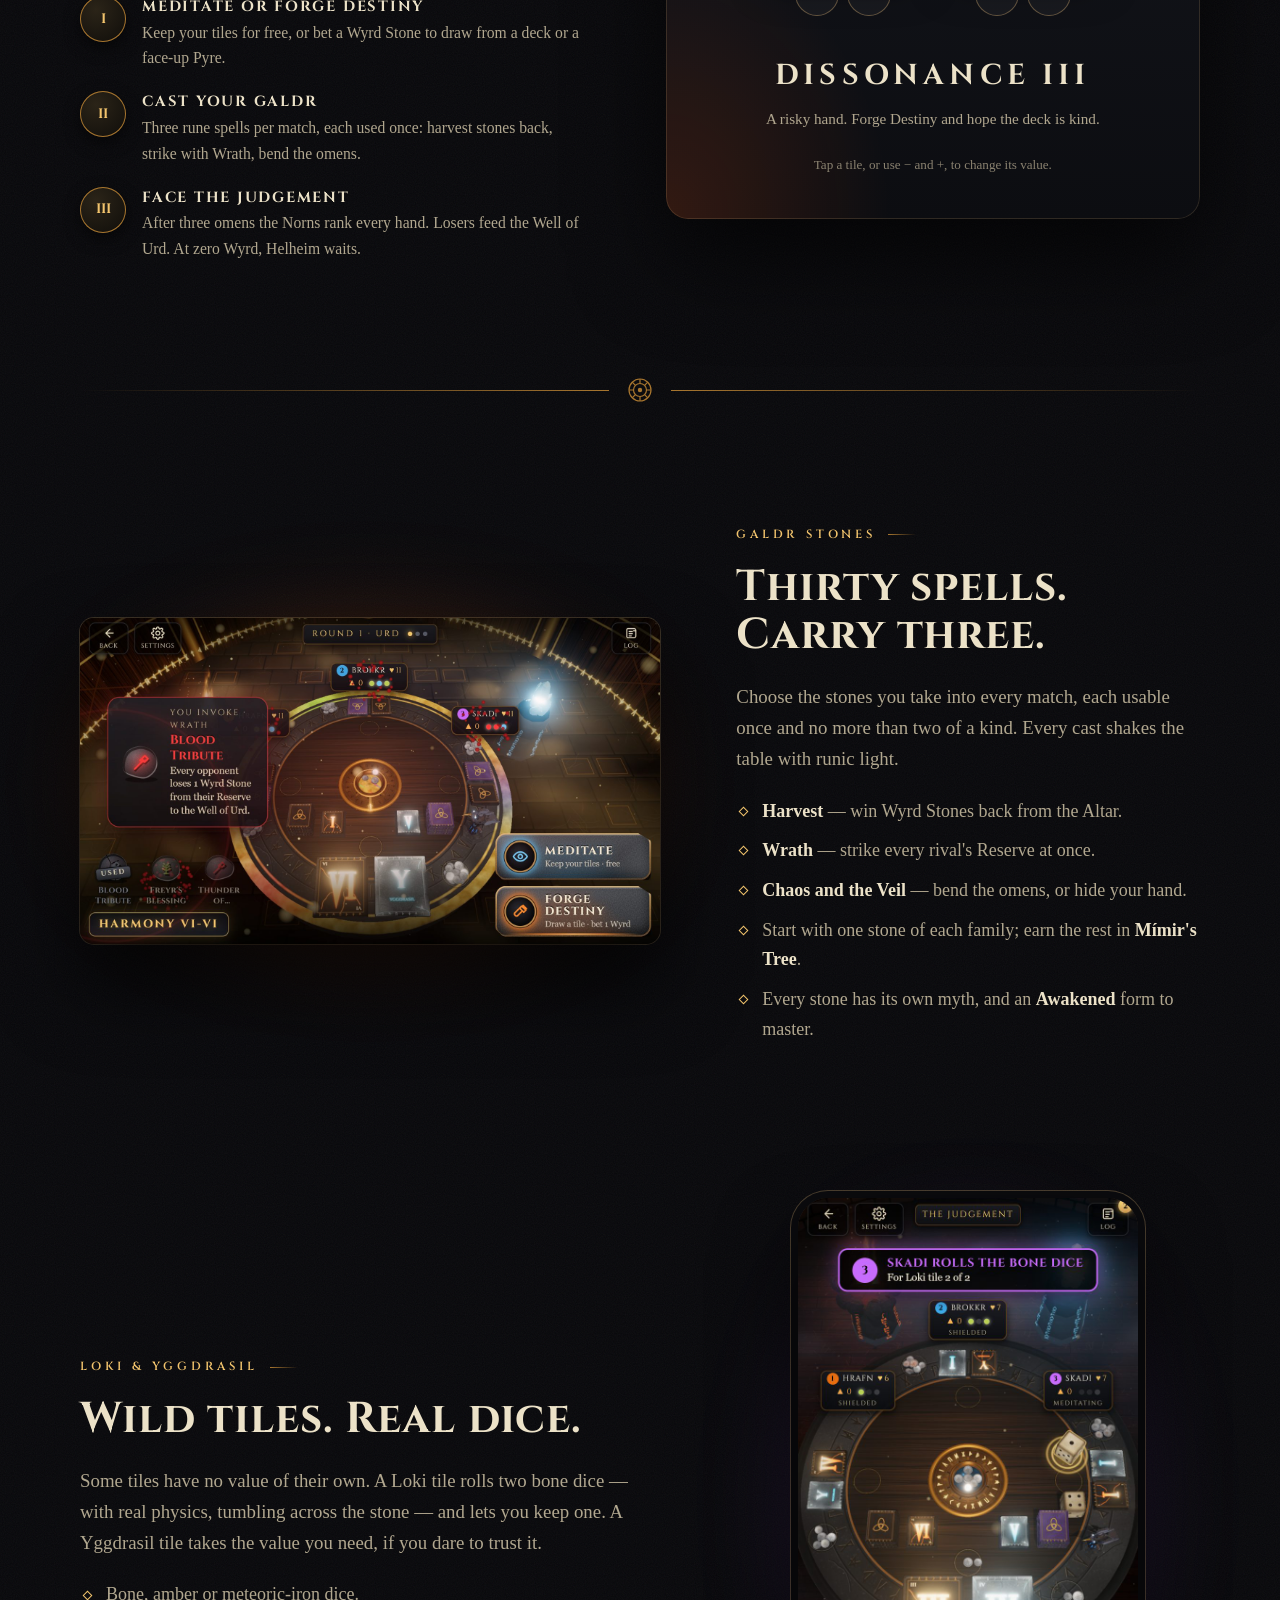
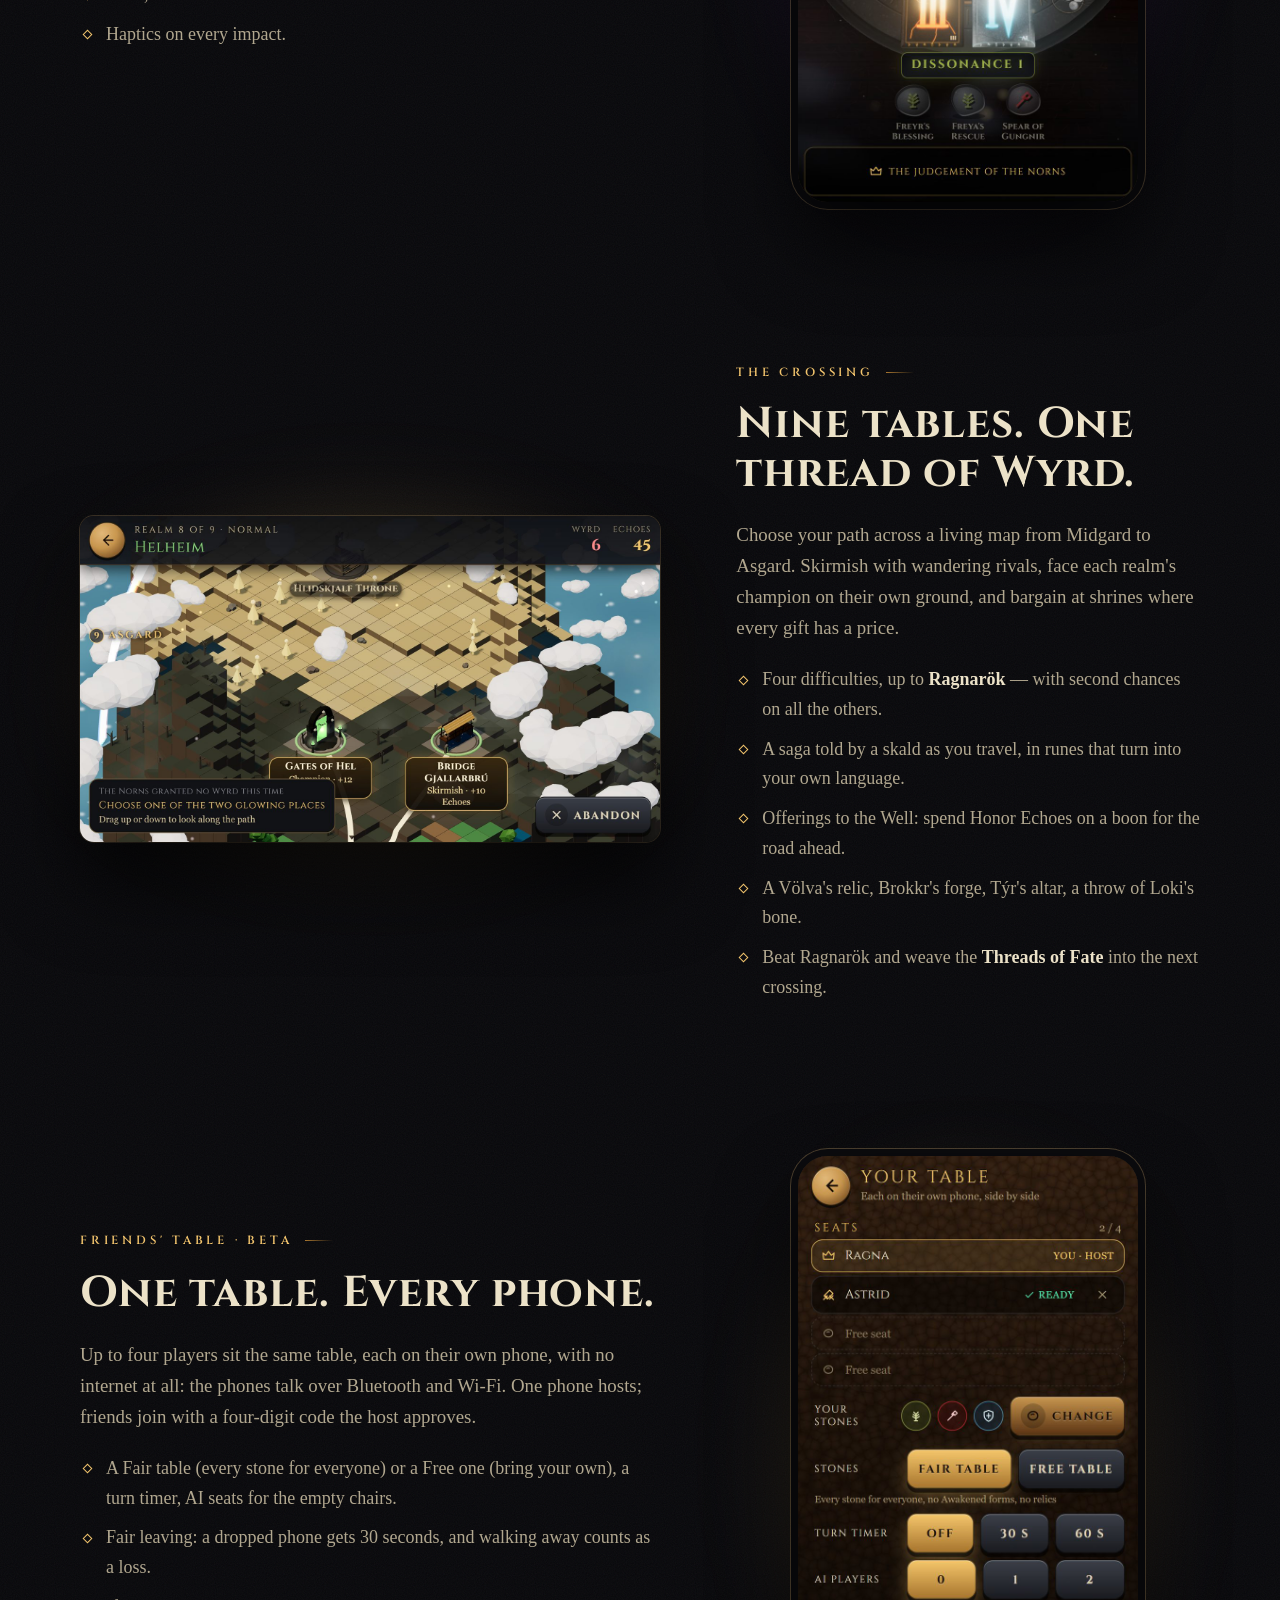
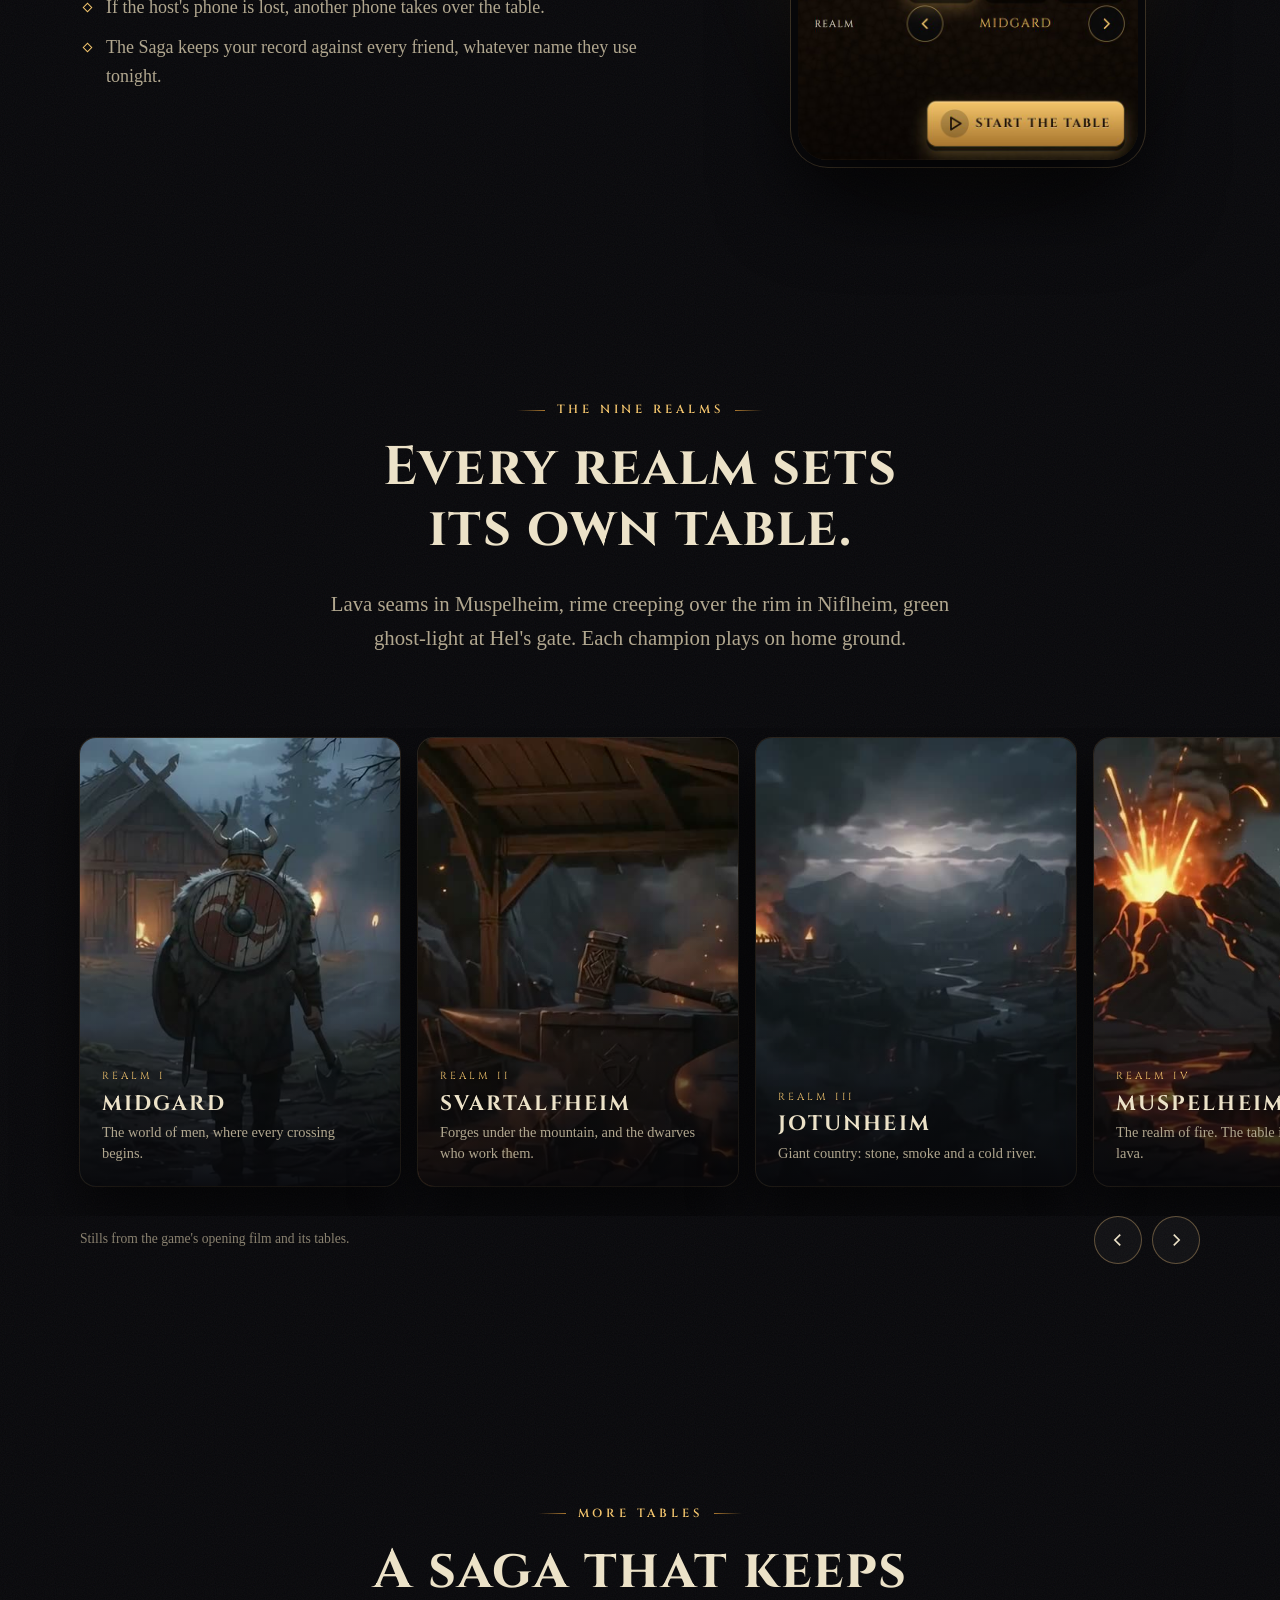
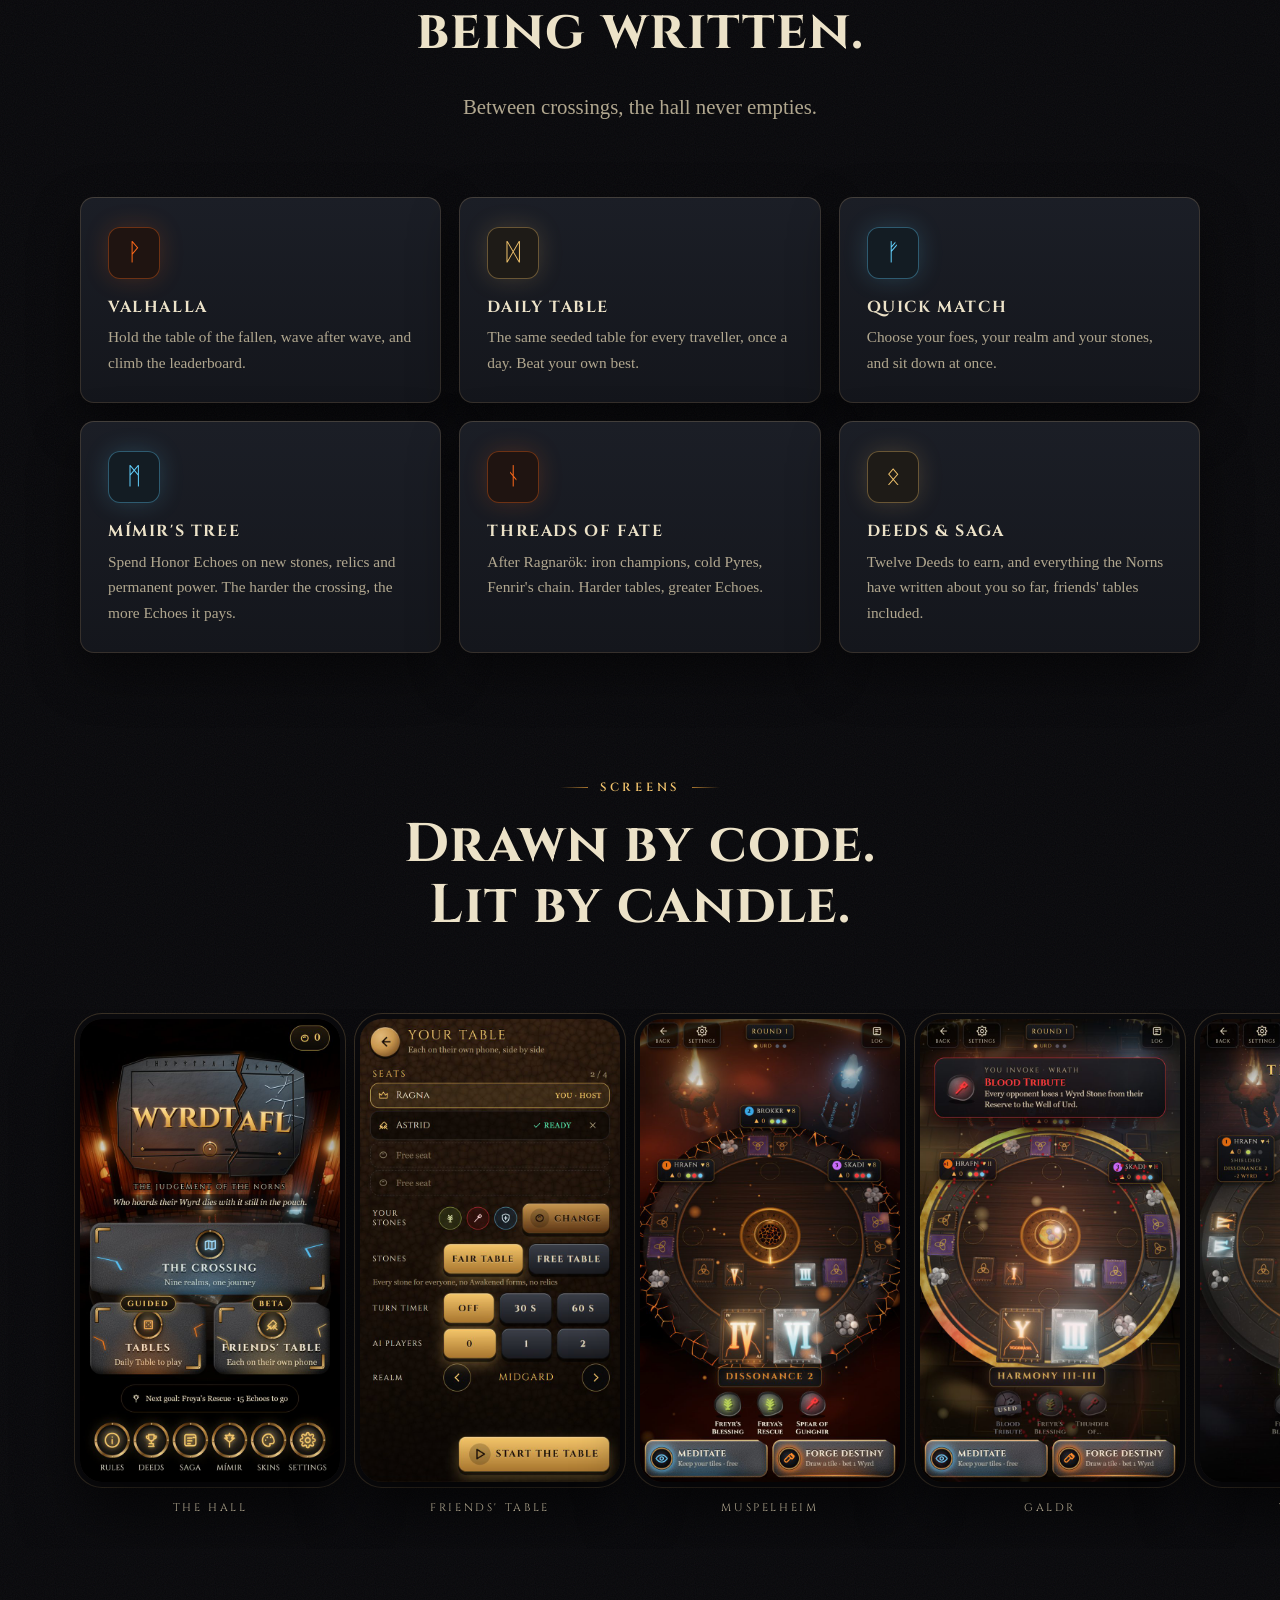
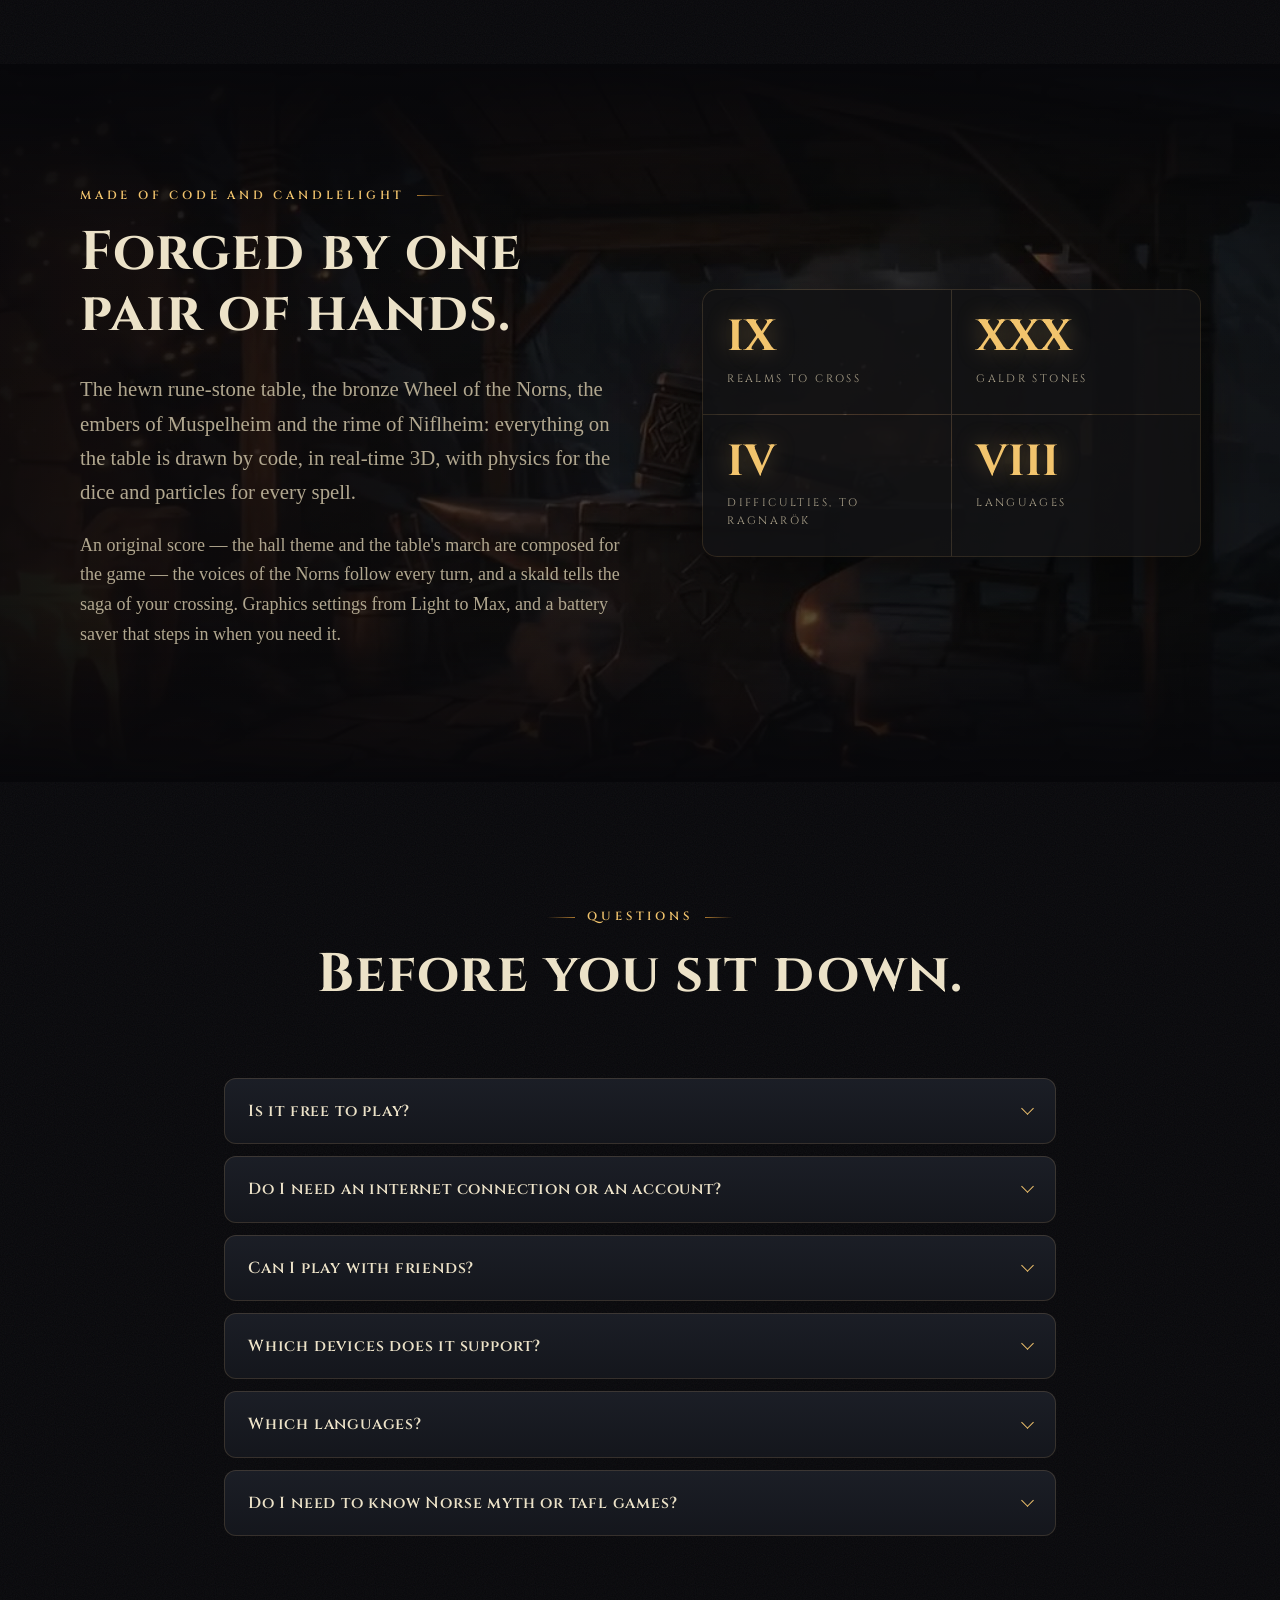
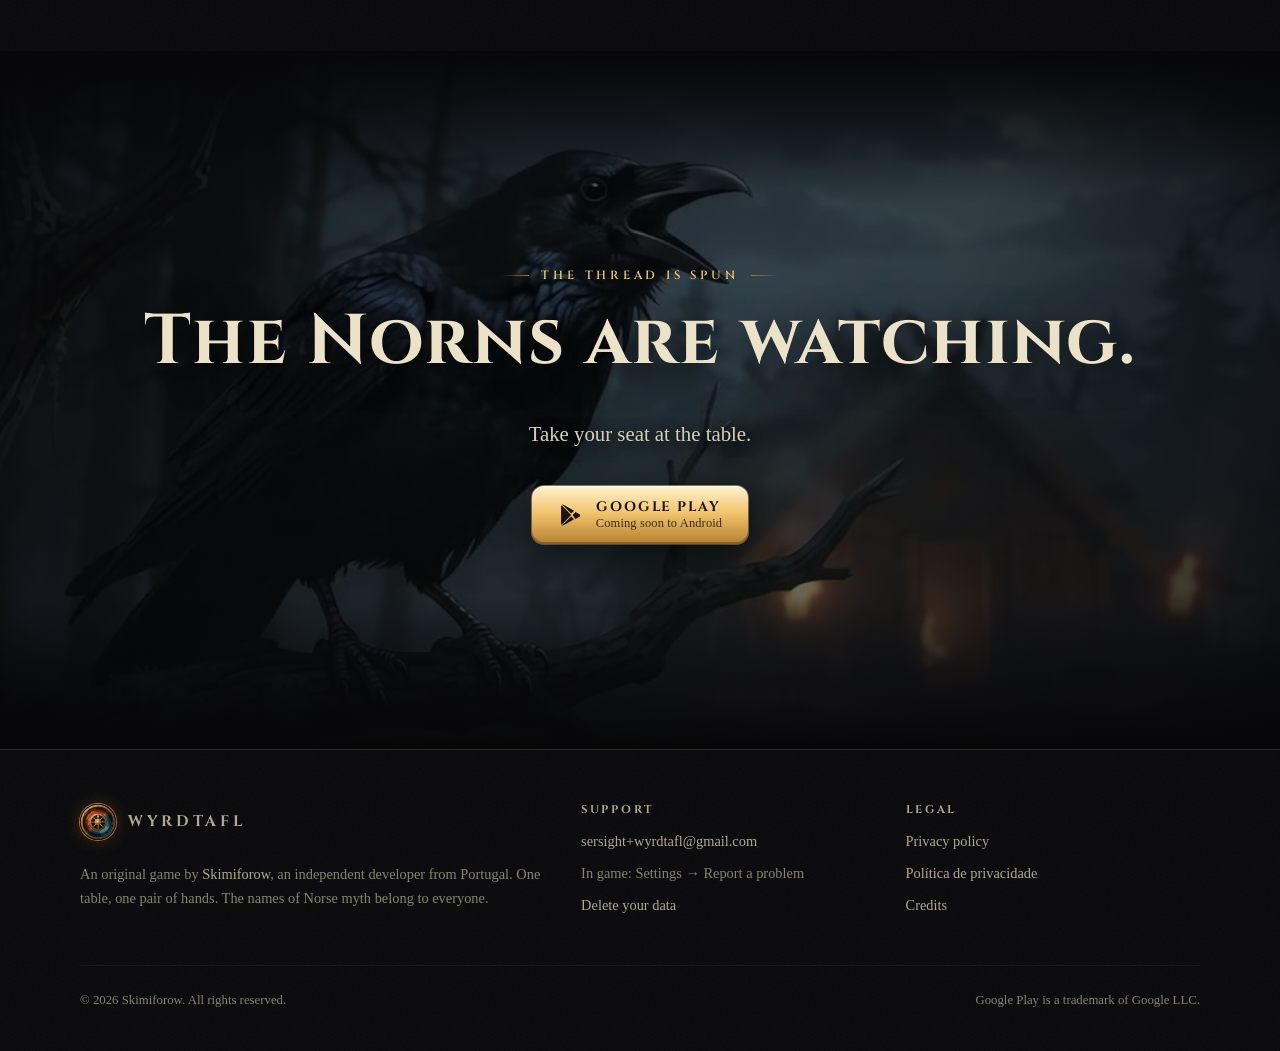
==== commit 76bc71aa: "Friends' Table: new section, hall shot, FAQ and privacy (1.4.0) Co-Authored-By: Claude Opus 5.5 <nor" ====
--- a/index.html
+++ b/index.html
@@ -4,7 +4,7 @@
   <meta charset="utf-8">
   <meta name="viewport" content="width=device-width, initial-scale=1, viewport-fit=cover">
   <title>Wyrdtafl — The Judgement of the Norns · Norse tile duel for Android</title>
-  <meta name="description" content="Balance Fire and Ice, bet your Wyrd and cross the Nine Realms before the Norns pass judgement. Wyrdtafl is a dark Norse tile duel for Android: single player, offline, no ads, no in-app purchases.">
+  <meta name="description" content="Balance Fire and Ice, bet your Wyrd and cross the Nine Realms before the Norns pass judgement. Wyrdtafl is a dark Norse tile duel for Android: against AI champions or friends at the same table, offline, no ads, no in-app purchases.">
   <meta name="theme-color" content="#07070a">
   <meta name="color-scheme" content="dark">
   <link rel="canonical" href="https://skimiforow.github.io/wyrdtafl/">
@@ -33,7 +33,7 @@
     "@type": ["VideoGame", "MobileApplication"],
     "name": "Wyrdtafl — The Judgement of the Norns",
     "alternateName": "Wyrdtafl",
-    "description": "A single-player Norse tile duel for Android against one to three AI champions. Balance Fire and Ice, bet your Wyrd, cast Galdr Stones and cross the Nine Realms.",
+    "description": "A Norse tile duel for Android against one to three AI champions, or up to four friends each on their own phone. Balance Fire and Ice, bet your Wyrd, cast Galdr Stones and cross the Nine Realms.",
     "url": "https://skimiforow.github.io/wyrdtafl/",
     "image": "https://skimiforow.github.io/wyrdtafl/assets/feature-graphic.png",
     "genre": ["Board game", "Strategy", "Roguelite"],
@@ -211,7 +211,7 @@
       <ul class="pillars reveal" role="list" style="list-style:none;padding:0">
         <li class="pillar">
           <svg viewBox="0 0 32 32" fill="none" stroke="currentColor" stroke-width="1.6" aria-hidden="true"><circle cx="16" cy="16" r="12"/><circle cx="16" cy="16" r="7.5"/><path d="M16 4v5M16 23v5M4 16h5M23 16h5M7.5 7.5l3.5 3.5M21 21l3.5 3.5M24.5 7.5 21 11M11 21l-3.5 3.5"/><circle cx="16" cy="16" r="1.8" fill="currentColor"/></svg>
-          <div><h3>1 to 3 rivals</h3><p>Sit the round table against AI champions who gamble, hoard and strike.</p></div>
+          <div><h3>Rivals or friends</h3><p>Face up to three AI champions who gamble, hoard and strike, or sit friends at the table, each on their own phone.</p></div>
         </li>
         <li class="pillar">
           <svg viewBox="0 0 32 32" fill="none" stroke="currentColor" stroke-width="1.6" aria-hidden="true"><path d="M16 3 27 9v14l-11 6L5 23V9z"/><path d="M16 3v26M5 9l11 6 11-6"/></svg>
@@ -328,6 +328,23 @@
             </ul>
           </div>
         </article>
+
+        <article class="feature tall flip">
+          <figure class="feature-media shot phone gold-glow reveal">
+            <img src="assets/media/shot-phone-09-friends.jpg" width="720" height="1280" loading="lazy" alt="The Friends' Table lobby: the host and a friend marked Ready, with the table's stones, turn timer, AI seats and realm, and Start the table">
+          </figure>
+          <div class="feature-copy reveal" style="--d:.1s">
+            <p class="eyebrow left">Friends' Table · Beta</p>
+            <h2>One table. Every phone.</h2>
+            <p class="lead">Up to four players sit the same table, each on their own phone, with no internet at all: the phones talk over Bluetooth and Wi-Fi. One phone hosts; friends join with a four-digit code the host approves.</p>
+            <ul class="feature-list">
+              <li>A Fair table (every stone for everyone) or a Free one (bring your own), a turn timer, AI seats for the empty chairs.</li>
+              <li>Fair leaving: a dropped phone gets 30 seconds, and walking away counts as a loss.</li>
+              <li>If the host's phone is lost, another phone takes over the table.</li>
+              <li>The Saga keeps your record against every friend, whatever name they use tonight.</li>
+            </ul>
+          </div>
+        </article>
       </div>
     </section>
 
@@ -372,7 +389,7 @@
           <article class="mode frost reveal" style="--d:.12s"><div class="rune" aria-hidden="true">ᚠ</div><h3>Quick Match</h3><p>Choose your foes, your realm and your stones, and sit down at once.</p></article>
           <article class="mode frost reveal"><div class="rune" aria-hidden="true">ᛗ</div><h3>Mímir's Tree</h3><p>Spend Honor Echoes on new stones, relics and permanent power. The harder the crossing, the more Echoes it pays.</p></article>
           <article class="mode ember reveal" style="--d:.06s"><div class="rune" aria-hidden="true">ᚾ</div><h3>Threads of Fate</h3><p>After Ragnarök: iron champions, cold Pyres, Fenrir's chain. Harder tables, greater Echoes.</p></article>
-          <article class="mode gold reveal" style="--d:.12s"><div class="rune" aria-hidden="true">ᛟ</div><h3>Deeds &amp; Saga</h3><p>Ten Deeds to earn, and everything the Norns have written about you so far.</p></article>
+          <article class="mode gold reveal" style="--d:.12s"><div class="rune" aria-hidden="true">ᛟ</div><h3>Deeds &amp; Saga</h3><p>Twelve Deeds to earn, and everything the Norns have written about you so far, friends' tables included.</p></article>
         </div>
       </div>
     </section>
@@ -384,7 +401,8 @@
         <h2 id="screens-title">Drawn by code. Lit by candle.</h2>
       </div>
       <div class="gallery" id="gallery" tabindex="0" aria-label="Screenshots, scroll sideways; select one to enlarge">
-        <button type="button"><img src="assets/media/shot-phone-01-hall.jpg" width="720" height="1280" loading="lazy" alt="The hall: the Wyrdtafl rune stone over the table, with Quick Match, The Crossing and the Daily Table"><span class="cap">The hall</span></button>
+        <button type="button"><img src="assets/media/shot-phone-01-hall.jpg" width="720" height="1280" loading="lazy" alt="The hall: the Wyrdtafl rune stone over the table, with The Crossing, Tables and the Friends' Table"><span class="cap">The hall</span></button>
+        <button type="button"><img src="assets/media/shot-phone-09-friends.jpg" width="720" height="1280" loading="lazy" alt="The Friends' Table lobby with a friend marked Ready"><span class="cap">Friends' Table</span></button>
         <button type="button"><img src="assets/media/shot-phone-02-muspelheim.jpg" width="720" height="1280" loading="lazy" alt="A match in Muspelheim, lava seams glowing round the table"><span class="cap">Muspelheim</span></button>
         <button type="button"><img src="assets/media/shot-phone-04-galdr.jpg" width="720" height="1280" loading="lazy" alt="Invoking Blood Tribute: every opponent loses a Wyrd Stone to the Well of Urd"><span class="cap">Galdr</span></button>
         <button type="button"><img src="assets/media/shot-phone-06-judgement.jpg" width="720" height="1280" loading="lazy" alt="The Verdict: the Norns rank every hand at the table"><span class="cap">The Verdict</span></button>
@@ -424,7 +442,7 @@
         <div class="faq reveal">
           <details><summary>Is it free to play?</summary><p>No — Wyrdtafl is a paid game with a single price. There are no ads, no in-app purchases, no loot boxes and no energy timers. Everything is earned by playing.</p></details>
           <details><summary>Do I need an internet connection or an account?</summary><p>No. The game plays fully offline and needs no account. Signing in to Google Play Games is optional and only adds achievements, leaderboards and cloud save.</p></details>
-          <details><summary>Is there online multiplayer?</summary><p>Not at the moment. Wyrdtafl is single player: you face one to three AI champions, each with their own style of play. The Daily Table gives every player the same seeded table to compare.</p></details>
+          <details><summary>Can I play with friends?</summary><p>Yes, at the Friends' Table (in Beta): up to four players in the same room, each on their own Android phone with Wyrdtafl, no internet needed. There is no online play over the internet; on your own you face one to three AI champions, and the Daily Table gives every player the same seeded table to compare.</p></details>
           <details><summary>Which devices does it support?</summary><p>Android phones, foldables and tablets, in portrait or landscape, plus Samsung DeX and desktop mode with mouse and keyboard. Graphics settings from Light to Max keep it smooth on modest hardware.</p></details>
           <details><summary>Which languages?</summary><p>English, Portuguese, Spanish, French, German, Italian, Polish and Turkish.</p></details>
           <details><summary>Do I need to know Norse myth or tafl games?</summary><p>Not at all. A guided first match teaches the rules in a few rounds; the myth is there to enjoy, not to study.</p></details>
